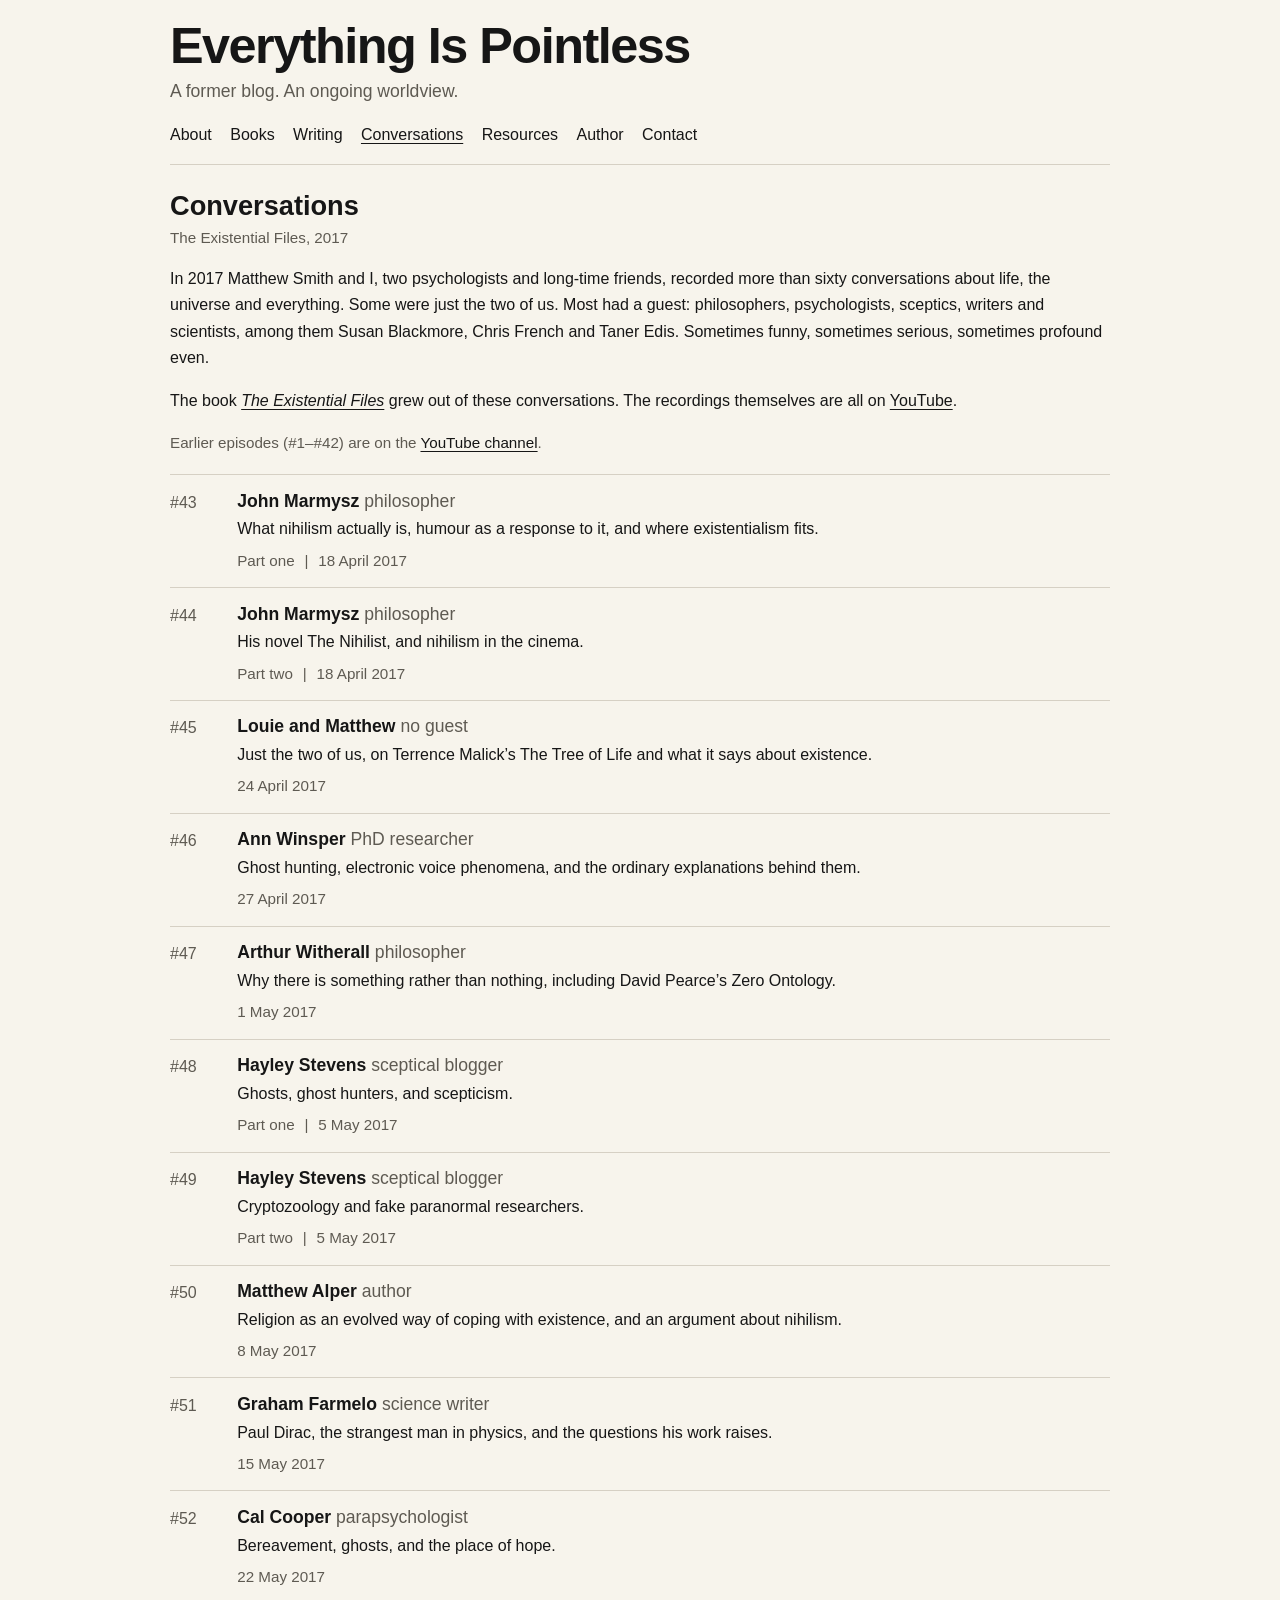
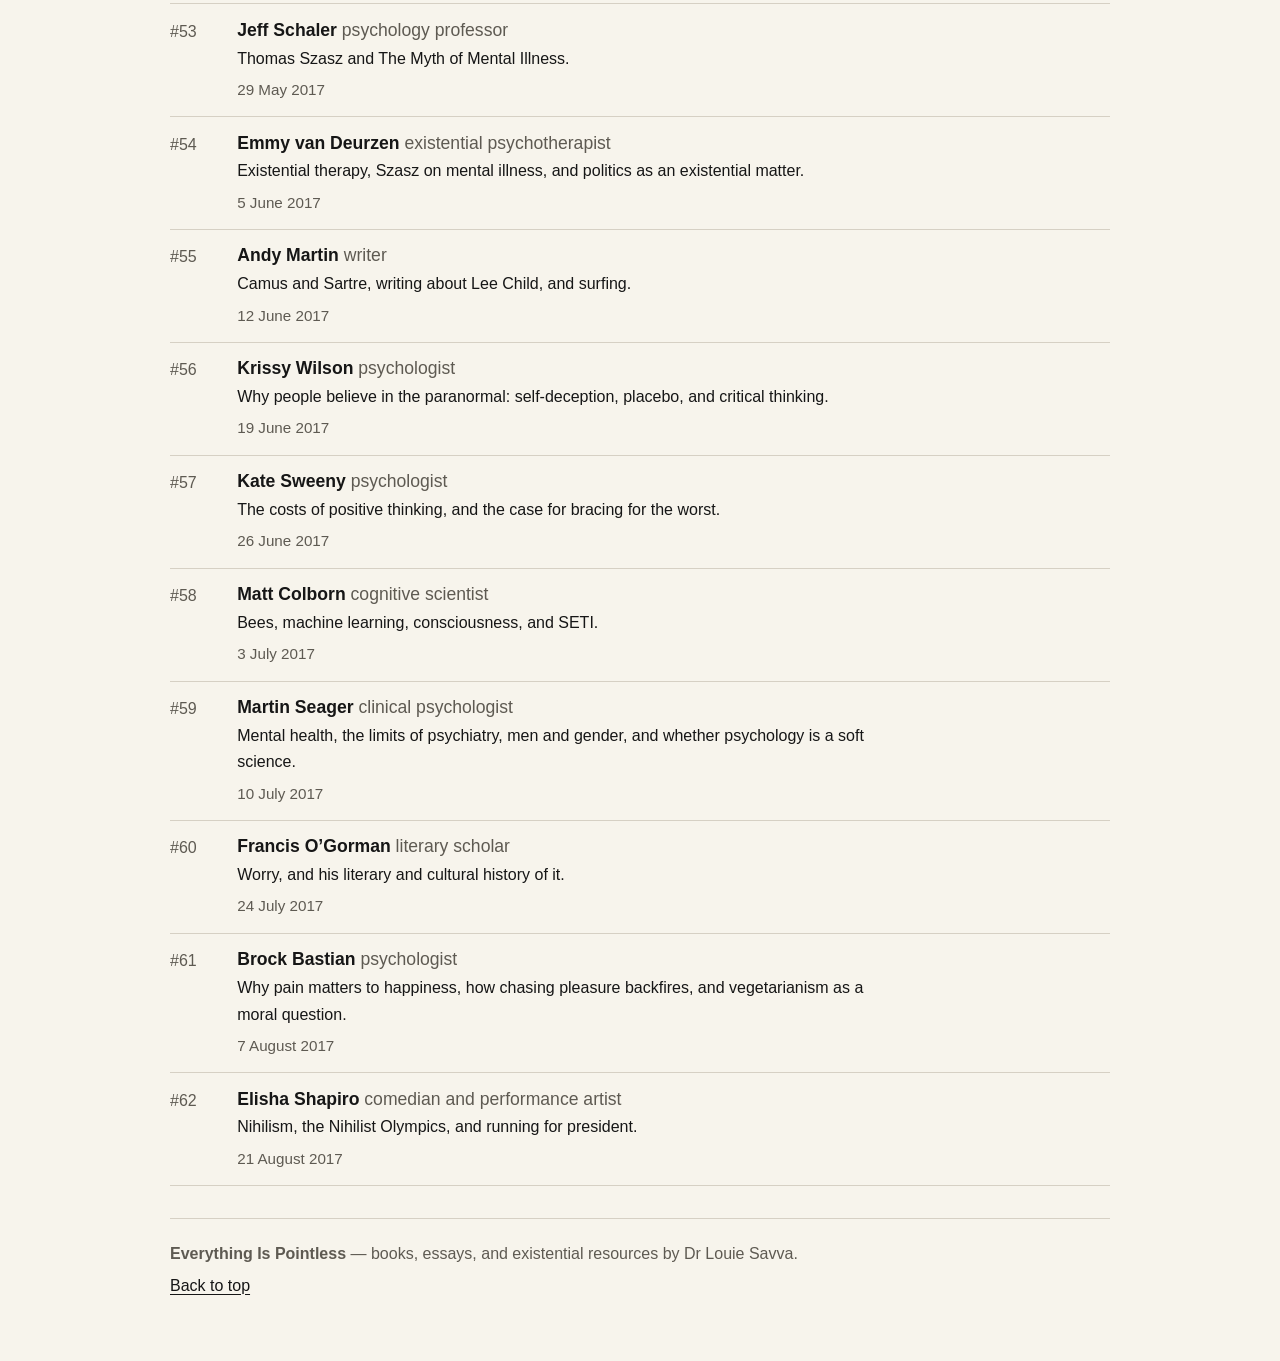
==== conversations.html @ f8ce8afa "Add Conversations page for The Existential Files podcast - conversations.html: episode index in the " ====
<!doctype html>
<html lang="en">
<head>
  <meta charset="utf-8" />
  <meta name="viewport" content="width=device-width, initial-scale=1" />
  <title>Conversations | Everything Is Pointless</title>
  <meta name="description" content="The Existential Files: conversations on life, death, nihilism, the paranormal and the mind, with Dr Louie Savva, Dr Matthew Smith and guests." />
  <link rel="icon" type="image/png" sizes="32x32" href="/favicon.png" />
  <link rel="stylesheet" href="style.css" />
  <meta property="og:type" content="website" />
  <meta property="og:site_name" content="Everything Is Pointless" />
  <meta property="og:title" content="Conversations: The Existential Files" />
  <meta property="og:description" content="Conversations on life, death, nihilism, the paranormal and the mind, with Dr Louie Savva, Dr Matthew Smith and guests." />
  <meta property="og:url" content="https://everythingispointless.com/conversations.html" />
  <meta property="og:image" content="https://everythingispointless.com/assets/og-image.jpg" />
  <meta property="og:image:alt" content="Everything Is Pointless by Dr Louie Savva" />
  <meta name="twitter:card" content="summary_large_image" />
  <meta name="twitter:title" content="Conversations: The Existential Files" />
  <meta name="twitter:description" content="Conversations on life, death, nihilism, the paranormal and the mind, with Dr Louie Savva, Dr Matthew Smith and guests." />
  <meta name="twitter:image" content="https://everythingispointless.com/assets/og-image.jpg" />
</head>
<body>
  <div class="wrap" id="top">
    <header class="site-header">
      <p class="site-title"><a href="index.html">Everything Is Pointless</a></p>
      <p class="subtitle">A former blog. An ongoing worldview.</p>
      <nav aria-label="Primary">
        <a href="index.html#about">About</a>
        <a href="index.html#books">Books</a>
        <a href="index.html#writing">Writing</a>
        <a href="conversations.html" aria-current="page">Conversations</a>
        <a href="index.html#resources">Resources</a>
        <a href="index.html#author">Author</a>
        <a href="index.html#contact">Contact</a>
      </nav>
    </header>

    <main>
      <section id="conversations">
        <h1 class="page-title">Conversations</h1>
        <p class="meta">The Existential Files, 2017</p>
        <p>
          In 2017 Matthew Smith and I, two psychologists and long-time friends, recorded more than sixty
          conversations about life, the universe and everything. Some were just the two of us. Most had a guest:
          philosophers, psychologists, sceptics, writers and scientists, among them Susan Blackmore, Chris French
          and Taner Edis. Sometimes funny, sometimes serious, sometimes profound even.
        </p>
        <p>
          The book <a href="/assets/the_existential_files.pdf"><em>The Existential Files</em></a> grew out of these conversations.
          The recordings themselves are all on <a href="https://www.youtube.com/@LouieSavva">YouTube</a>.
        </p>
        <p class="small-note">Earlier episodes (#1–#42) are on the <a href="https://www.youtube.com/@LouieSavva">YouTube channel</a>.</p>
        <ol class="episode-list">
          <li class="episode" id="ep-43">
            <p class="ep-num">#43</p>
            <div class="ep-body">
              <h2><span class="ep-guest">John Marmysz</span> <span class="ep-role">philosopher</span></h2>
              <p>What nihilism actually is, humour as a response to it, and where existentialism fits.</p>
              <p class="meta">Part one <span class="sep">|</span> <time datetime="2017-04-18">18 April 2017</time></p>
            </div>
          </li>
          <li class="episode" id="ep-44">
            <p class="ep-num">#44</p>
            <div class="ep-body">
              <h2><span class="ep-guest">John Marmysz</span> <span class="ep-role">philosopher</span></h2>
              <p>His novel The Nihilist, and nihilism in the cinema.</p>
              <p class="meta">Part two <span class="sep">|</span> <time datetime="2017-04-18">18 April 2017</time></p>
            </div>
          </li>
          <li class="episode" id="ep-45">
            <p class="ep-num">#45</p>
            <div class="ep-body">
              <h2><span class="ep-guest">Louie and Matthew</span> <span class="ep-role">no guest</span></h2>
              <p>Just the two of us, on Terrence Malick’s The Tree of Life and what it says about existence.</p>
              <p class="meta"><time datetime="2017-04-24">24 April 2017</time></p>
            </div>
          </li>
          <li class="episode" id="ep-46">
            <p class="ep-num">#46</p>
            <div class="ep-body">
              <h2><span class="ep-guest">Ann Winsper</span> <span class="ep-role">PhD researcher</span></h2>
              <p>Ghost hunting, electronic voice phenomena, and the ordinary explanations behind them.</p>
              <p class="meta"><time datetime="2017-04-27">27 April 2017</time></p>
            </div>
          </li>
          <li class="episode" id="ep-47">
            <p class="ep-num">#47</p>
            <div class="ep-body">
              <h2><span class="ep-guest">Arthur Witherall</span> <span class="ep-role">philosopher</span></h2>
              <p>Why there is something rather than nothing, including David Pearce’s Zero Ontology.</p>
              <p class="meta"><time datetime="2017-05-01">1 May 2017</time></p>
            </div>
          </li>
          <li class="episode" id="ep-48">
            <p class="ep-num">#48</p>
            <div class="ep-body">
              <h2><span class="ep-guest">Hayley Stevens</span> <span class="ep-role">sceptical blogger</span></h2>
              <p>Ghosts, ghost hunters, and scepticism.</p>
              <p class="meta">Part one <span class="sep">|</span> <time datetime="2017-05-05">5 May 2017</time></p>
            </div>
          </li>
          <li class="episode" id="ep-49">
            <p class="ep-num">#49</p>
            <div class="ep-body">
              <h2><span class="ep-guest">Hayley Stevens</span> <span class="ep-role">sceptical blogger</span></h2>
              <p>Cryptozoology and fake paranormal researchers.</p>
              <p class="meta">Part two <span class="sep">|</span> <time datetime="2017-05-05">5 May 2017</time></p>
            </div>
          </li>
          <li class="episode" id="ep-50">
            <p class="ep-num">#50</p>
            <div class="ep-body">
              <h2><span class="ep-guest">Matthew Alper</span> <span class="ep-role">author</span></h2>
              <p>Religion as an evolved way of coping with existence, and an argument about nihilism.</p>
              <p class="meta"><time datetime="2017-05-08">8 May 2017</time></p>
            </div>
          </li>
          <li class="episode" id="ep-51">
            <p class="ep-num">#51</p>
            <div class="ep-body">
              <h2><span class="ep-guest">Graham Farmelo</span> <span class="ep-role">science writer</span></h2>
              <p>Paul Dirac, the strangest man in physics, and the questions his work raises.</p>
              <p class="meta"><time datetime="2017-05-15">15 May 2017</time></p>
            </div>
          </li>
          <li class="episode" id="ep-52">
            <p class="ep-num">#52</p>
            <div class="ep-body">
              <h2><span class="ep-guest">Cal Cooper</span> <span class="ep-role">parapsychologist</span></h2>
              <p>Bereavement, ghosts, and the place of hope.</p>
              <p class="meta"><time datetime="2017-05-22">22 May 2017</time></p>
            </div>
          </li>
          <li class="episode" id="ep-53">
            <p class="ep-num">#53</p>
            <div class="ep-body">
              <h2><span class="ep-guest">Jeff Schaler</span> <span class="ep-role">psychology professor</span></h2>
              <p>Thomas Szasz and The Myth of Mental Illness.</p>
              <p class="meta"><time datetime="2017-05-29">29 May 2017</time></p>
            </div>
          </li>
          <li class="episode" id="ep-54">
            <p class="ep-num">#54</p>
            <div class="ep-body">
              <h2><span class="ep-guest">Emmy van Deurzen</span> <span class="ep-role">existential psychotherapist</span></h2>
              <p>Existential therapy, Szasz on mental illness, and politics as an existential matter.</p>
              <p class="meta"><time datetime="2017-06-05">5 June 2017</time></p>
            </div>
          </li>
          <li class="episode" id="ep-55">
            <p class="ep-num">#55</p>
            <div class="ep-body">
              <h2><span class="ep-guest">Andy Martin</span> <span class="ep-role">writer</span></h2>
              <p>Camus and Sartre, writing about Lee Child, and surfing.</p>
              <p class="meta"><time datetime="2017-06-12">12 June 2017</time></p>
            </div>
          </li>
          <li class="episode" id="ep-56">
            <p class="ep-num">#56</p>
            <div class="ep-body">
              <h2><span class="ep-guest">Krissy Wilson</span> <span class="ep-role">psychologist</span></h2>
              <p>Why people believe in the paranormal: self-deception, placebo, and critical thinking.</p>
              <p class="meta"><time datetime="2017-06-19">19 June 2017</time></p>
            </div>
          </li>
          <li class="episode" id="ep-57">
            <p class="ep-num">#57</p>
            <div class="ep-body">
              <h2><span class="ep-guest">Kate Sweeny</span> <span class="ep-role">psychologist</span></h2>
              <p>The costs of positive thinking, and the case for bracing for the worst.</p>
              <p class="meta"><time datetime="2017-06-26">26 June 2017</time></p>
            </div>
          </li>
          <li class="episode" id="ep-58">
            <p class="ep-num">#58</p>
            <div class="ep-body">
              <h2><span class="ep-guest">Matt Colborn</span> <span class="ep-role">cognitive scientist</span></h2>
              <p>Bees, machine learning, consciousness, and SETI.</p>
              <p class="meta"><time datetime="2017-07-03">3 July 2017</time></p>
            </div>
          </li>
          <li class="episode" id="ep-59">
            <p class="ep-num">#59</p>
            <div class="ep-body">
              <h2><span class="ep-guest">Martin Seager</span> <span class="ep-role">clinical psychologist</span></h2>
              <p>Mental health, the limits of psychiatry, men and gender, and whether psychology is a soft science.</p>
              <p class="meta"><time datetime="2017-07-10">10 July 2017</time></p>
            </div>
          </li>
          <li class="episode" id="ep-60">
            <p class="ep-num">#60</p>
            <div class="ep-body">
              <h2><span class="ep-guest">Francis O’Gorman</span> <span class="ep-role">literary scholar</span></h2>
              <p>Worry, and his literary and cultural history of it.</p>
              <p class="meta"><time datetime="2017-07-24">24 July 2017</time></p>
            </div>
          </li>
          <li class="episode" id="ep-61">
            <p class="ep-num">#61</p>
            <div class="ep-body">
              <h2><span class="ep-guest">Brock Bastian</span> <span class="ep-role">psychologist</span></h2>
              <p>Why pain matters to happiness, how chasing pleasure backfires, and vegetarianism as a moral question.</p>
              <p class="meta"><time datetime="2017-08-07">7 August 2017</time></p>
            </div>
          </li>
          <li class="episode" id="ep-62">
            <p class="ep-num">#62</p>
            <div class="ep-body">
              <h2><span class="ep-guest">Elisha Shapiro</span> <span class="ep-role">comedian and performance artist</span></h2>
              <p>Nihilism, the Nihilist Olympics, and running for president.</p>
              <p class="meta"><time datetime="2017-08-21">21 August 2017</time></p>
            </div>
          </li>
        </ol>
      </section>
    </main>

    <footer>
      <p><strong>Everything Is Pointless</strong> — books, essays, and existential resources by Dr Louie Savva.</p>
      <p><a href="#top">Back to top</a></p>
    </footer>
  </div>
</body>
</html>
---- style.css ----
:root {
  --bg: #f7f4ec;
  --ink: #161616;
  --muted: #5e5a52;
  --line: #d6d0c4;
  --line-strong: #b8b1a5;
  --maxw: 940px;
}

* {
  box-sizing: border-box;
}

html {
  scroll-behavior: smooth;
}

body {
  margin: 0;
  background: var(--bg);
  color: var(--ink);
  font-family: Arial, Helvetica, sans-serif;
  line-height: 1.65;
}

img {
  max-width: 100%;
}

a {
  color: var(--ink);
  text-decoration-thickness: 0.08em;
  text-underline-offset: 0.18em;
}

a:hover {
  opacity: 0.85;
}

.wrap {
  width: min(calc(100% - 2rem), var(--maxw));
  margin: 0 auto;
  padding: 1.25rem 0 3.5rem;
}

.site-header {
  padding: 0 0 1rem;
  border-bottom: 1px solid var(--line);
}

.site-title {
  margin: 0;
  font-weight: 700;
  font-size: clamp(2.2rem, 5vw, 3.15rem);
  line-height: 1.02;
  letter-spacing: -0.03em;
}

.subtitle {
  margin: 0.35rem 0 0;
  color: var(--muted);
  font-size: 1.1rem;
}

nav {
  margin-top: 1rem;
  display: flex;
  flex-wrap: wrap;
  gap: 0.55rem 1.15rem;
}

nav a {
  text-decoration: none;
}

nav a:hover,
nav a:focus {
  text-decoration: underline;
}

section {
  padding-top: 1.6rem;
}

section h2 {
  margin: 0 0 0.5rem;
  font-size: 1.7rem;
  line-height: 1.1;
}

section h3 {
  margin: 1.2rem 0 0.35rem;
  font-size: 1.15rem;
  line-height: 1.2;
}

p {
  margin: 0 0 1rem;
}

.quote {
  font-style: italic;
  color: var(--muted);
}

.section-intro {
  color: #2c2a26;
  max-width: 46rem;
}

.book-row {
  display: grid;
  grid-template-columns: 120px 1fr;
  gap: 1rem;
  padding: 1rem 0;
  border-top: 1px solid var(--line);
}

.book-row:last-of-type {
  border-bottom: 1px solid var(--line);
}

.book-thumb {
  position: relative;
  width: 120px;
}

.book-thumb img {
  display: block;
  width: 100%;
  height: auto;
  border: 1px solid var(--line);
}

.book-thumb-fallback {
  display: none;
  min-height: 170px;
  border: 1px solid var(--line);
  padding: 0.8rem;
  background: #ece6d7;
  flex-direction: column;
  justify-content: space-between;
}

.book-thumb-fallback small {
  font-size: 0.68rem;
  text-transform: uppercase;
  letter-spacing: 0.06em;
  color: #534d42;
}

.book-thumb-fallback strong {
  display: block;
  font-size: 1.15rem;
  line-height: 1.05;
  padding-right: 0.25rem;
}

.book-text h3 {
  margin-top: 0;
}

.meta,
.small-note {
  color: var(--muted);
  font-size: 0.95rem;
}

.links {
  margin-bottom: 0;
}

.sep {
  color: var(--muted);
  margin: 0 0.35rem;
}

.writing-list {
  margin: 0 0 1rem;
  padding-left: 1.1rem;
}

.writing-list li {
  margin: 0.6rem 0;
}

.essay {
  border-top: 1px solid var(--line);
  padding-top: 0.8rem;
  margin-top: 0.8rem;
}

.essay:last-of-type {
  border-bottom: 1px solid var(--line);
  padding-bottom: 0.8rem;
}

.essay summary {
  cursor: pointer;
  font-weight: 700;
  font-size: 1rem;
  margin-bottom: 0.25rem;
}

.essay-body {
  padding-top: 0.4rem;
}

.essay-body p {
  max-width: 72ch;
}

.resource-columns {
  display: grid;
  grid-template-columns: 1fr 1fr;
  gap: 2rem;
}

.resource-columns h3:first-child {
  margin-top: 0;
}

.resource-columns ul {
  margin: 0.45rem 0 1rem;
  padding-left: 1.1rem;
}

.resource-columns li {
  margin: 0.3rem 0;
}

.end-grid {
  display: grid;
  grid-template-columns: 1fr 1fr;
  gap: 2rem;
}

/* Conversations */

.site-title a {
  text-decoration: none;
}

.page-title {
  margin: 0 0 0.25rem;
  font-size: 1.7rem;
  line-height: 1.1;
}

nav a[aria-current="page"] {
  text-decoration: underline;
}

.episode-list {
  list-style: none;
  margin: 1.2rem 0 0;
  padding: 0;
  border-bottom: 1px solid var(--line);
}

.episode {
  display: grid;
  grid-template-columns: 3.2rem 1fr;
  gap: 1rem;
  padding: 0.9rem 0;
  border-top: 1px solid var(--line);
}

.ep-num {
  margin: 0;
  color: var(--muted);
  font-variant-numeric: tabular-nums;
}

.episode h2 {
  margin: 0 0 0.25rem;
  font-size: 1.1rem;
  line-height: 1.3;
}

.ep-role {
  font-weight: normal;
  color: var(--muted);
}

.ep-body p {
  max-width: 72ch;
  margin-bottom: 0.3rem;
}

.ep-body .meta {
  margin-bottom: 0;
}

.episode:target {
  background: #ece6d7;
}

footer {
  margin-top: 2rem;
  padding-top: 1rem;
  border-top: 1px solid var(--line);
  color: var(--muted);
}

footer p {
  margin: 0.35rem 0;
}

@media (max-width: 760px) {
  .wrap {
    width: min(calc(100% - 1rem), var(--maxw));
  }

  .book-row,
  .resource-columns,
  .end-grid {
    grid-template-columns: 1fr;
  }

  .book-thumb {
    width: 110px;
  }
}
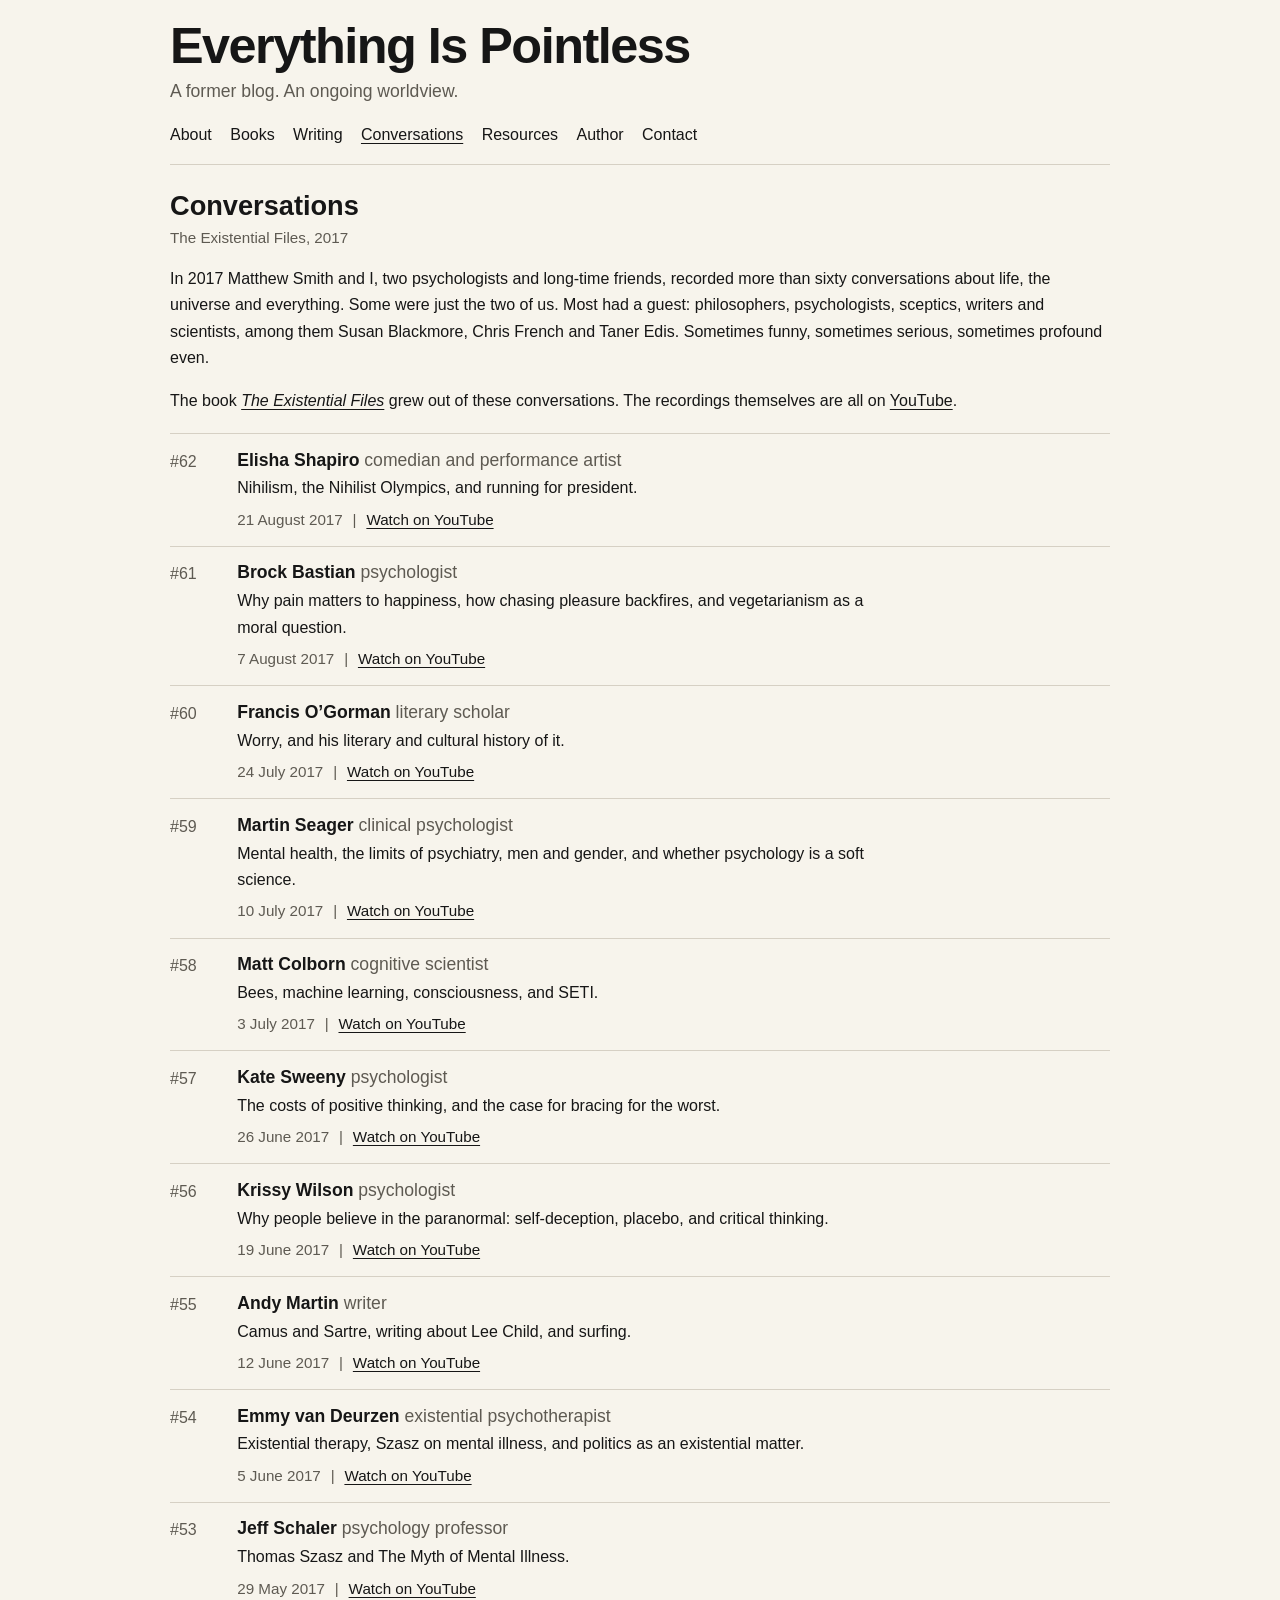
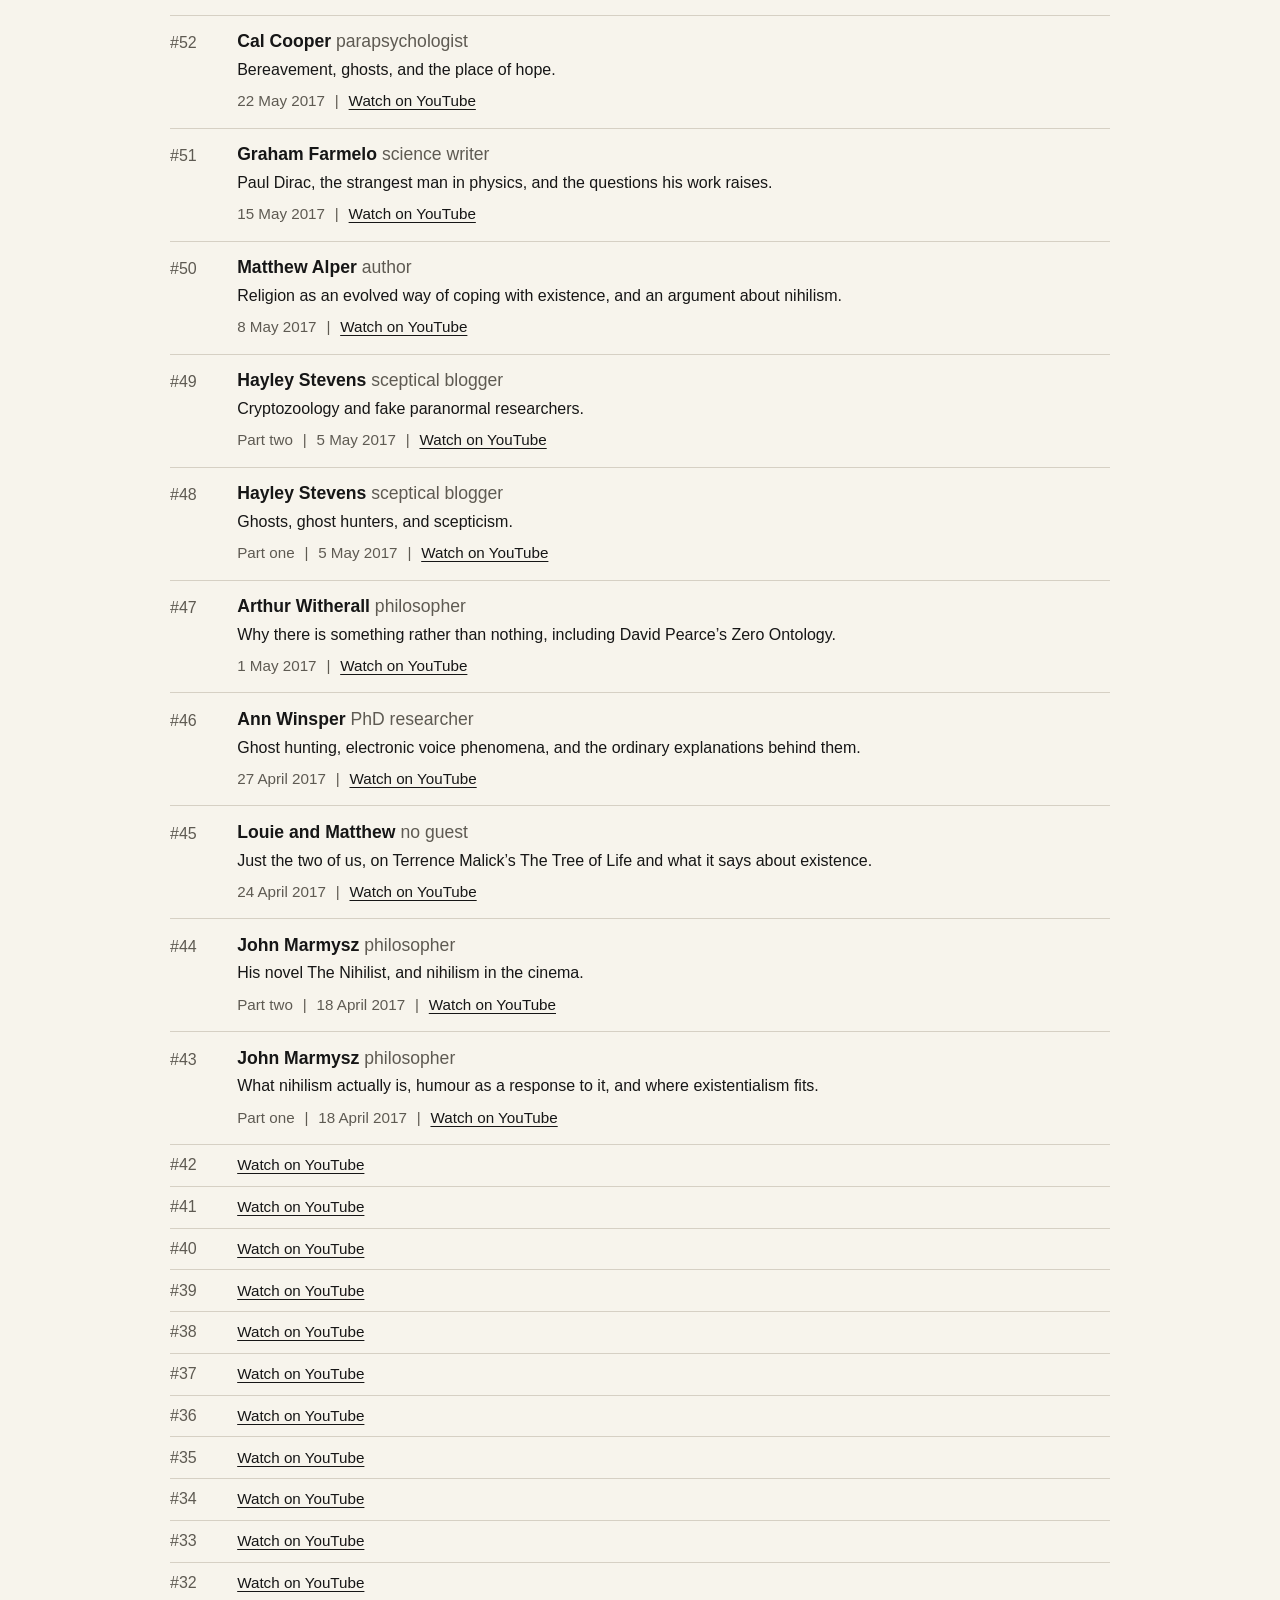
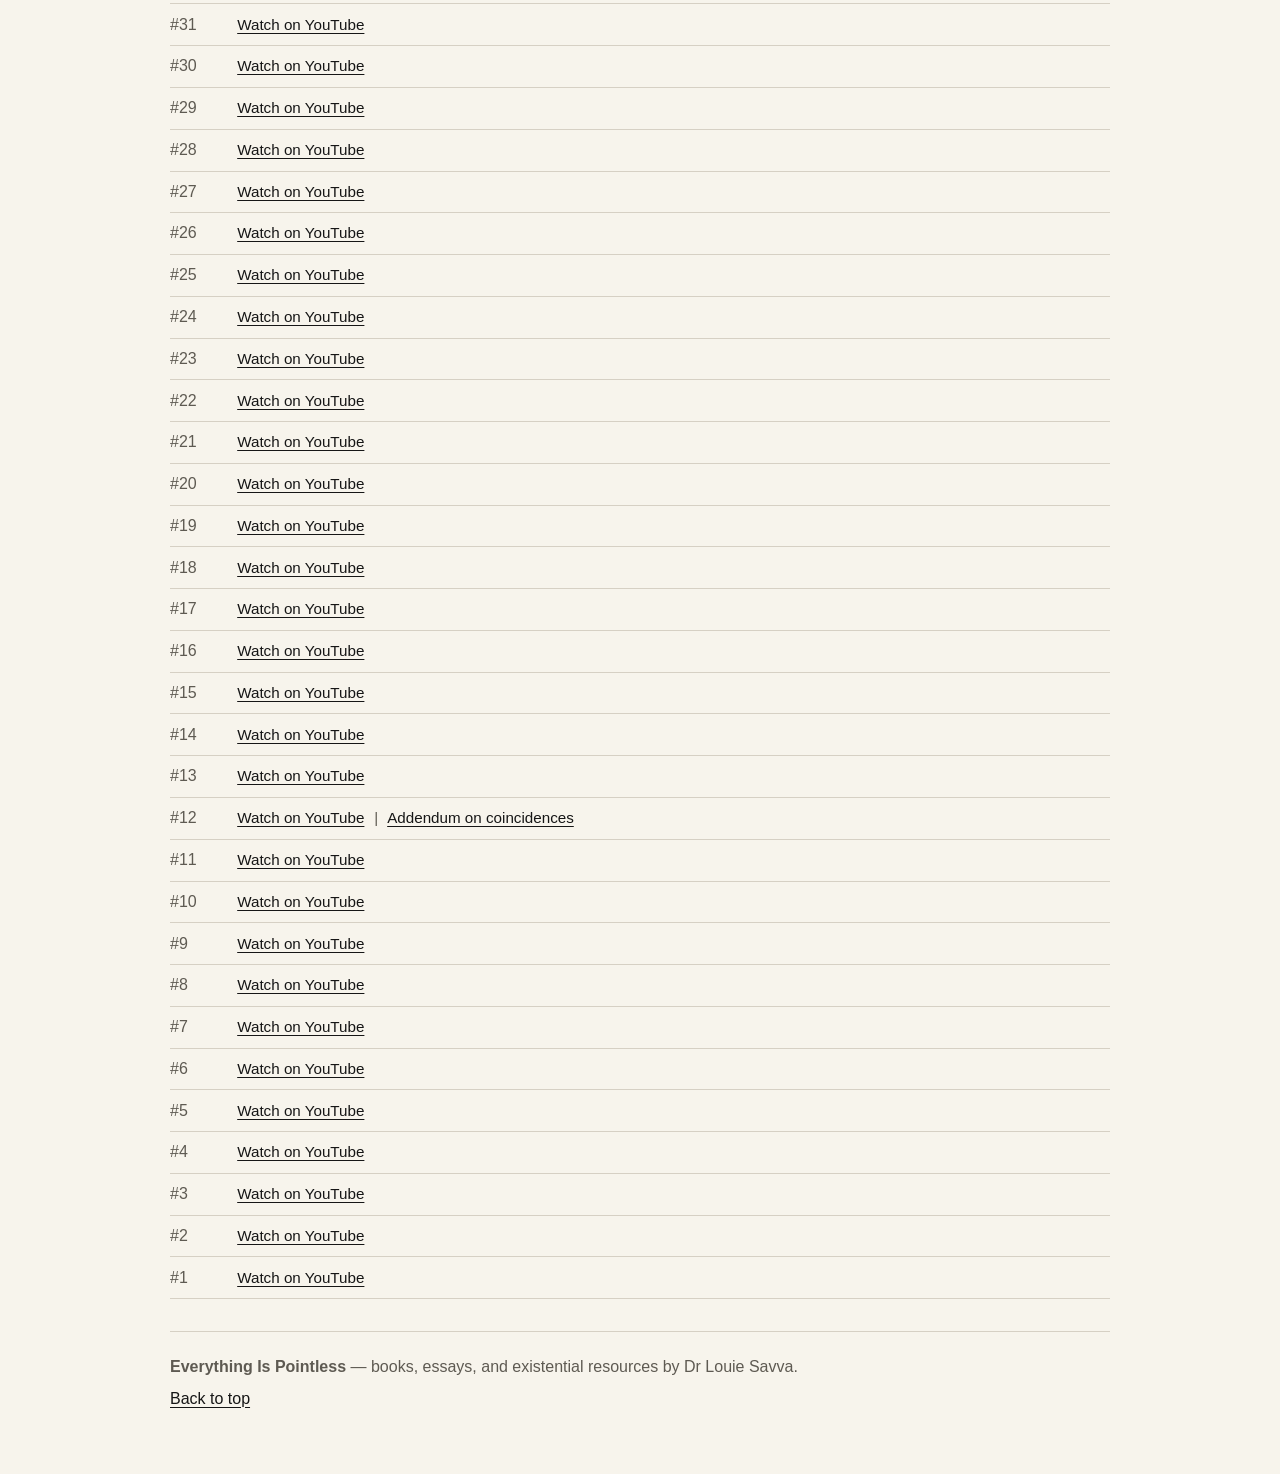
==== commit a45e71de: "Link every episode to its YouTube video - Import the channel's video list: all 62 episodes now link " ====
--- a/conversations.html
+++ b/conversations.html
@@ -49,166 +49,417 @@
           The book <a href="/assets/the_existential_files.pdf"><em>The Existential Files</em></a> grew out of these conversations.
           The recordings themselves are all on <a href="https://www.youtube.com/@LouieSavva">YouTube</a>.
         </p>
-        <p class="small-note">Earlier episodes (#1–#42) are on the <a href="https://www.youtube.com/@LouieSavva">YouTube channel</a>.</p>
         <ol class="episode-list">
+          <li class="episode" id="ep-62">
+            <p class="ep-num">#62</p>
+            <div class="ep-body">
+              <h2><span class="ep-guest">Elisha Shapiro</span> <span class="ep-role">comedian and performance artist</span></h2>
+              <p>Nihilism, the Nihilist Olympics, and running for president.</p>
+              <p class="meta"><time datetime="2017-08-21">21 August 2017</time> <span class="sep">|</span> <a href="https://www.youtube.com/watch?v=jrMp6IAtIhM">Watch on YouTube</a></p>
+            </div>
+          </li>
+          <li class="episode" id="ep-61">
+            <p class="ep-num">#61</p>
+            <div class="ep-body">
+              <h2><span class="ep-guest">Brock Bastian</span> <span class="ep-role">psychologist</span></h2>
+              <p>Why pain matters to happiness, how chasing pleasure backfires, and vegetarianism as a moral question.</p>
+              <p class="meta"><time datetime="2017-08-07">7 August 2017</time> <span class="sep">|</span> <a href="https://www.youtube.com/watch?v=9roCzd1mM-4">Watch on YouTube</a></p>
+            </div>
+          </li>
+          <li class="episode" id="ep-60">
+            <p class="ep-num">#60</p>
+            <div class="ep-body">
+              <h2><span class="ep-guest">Francis O’Gorman</span> <span class="ep-role">literary scholar</span></h2>
+              <p>Worry, and his literary and cultural history of it.</p>
+              <p class="meta"><time datetime="2017-07-24">24 July 2017</time> <span class="sep">|</span> <a href="https://www.youtube.com/watch?v=NsXYTXZS484">Watch on YouTube</a></p>
+            </div>
+          </li>
+          <li class="episode" id="ep-59">
+            <p class="ep-num">#59</p>
+            <div class="ep-body">
+              <h2><span class="ep-guest">Martin Seager</span> <span class="ep-role">clinical psychologist</span></h2>
+              <p>Mental health, the limits of psychiatry, men and gender, and whether psychology is a soft science.</p>
+              <p class="meta"><time datetime="2017-07-10">10 July 2017</time> <span class="sep">|</span> <a href="https://www.youtube.com/watch?v=BVmwr3U_Uew">Watch on YouTube</a></p>
+            </div>
+          </li>
+          <li class="episode" id="ep-58">
+            <p class="ep-num">#58</p>
+            <div class="ep-body">
+              <h2><span class="ep-guest">Matt Colborn</span> <span class="ep-role">cognitive scientist</span></h2>
+              <p>Bees, machine learning, consciousness, and SETI.</p>
+              <p class="meta"><time datetime="2017-07-03">3 July 2017</time> <span class="sep">|</span> <a href="https://www.youtube.com/watch?v=42s65yfR2_8">Watch on YouTube</a></p>
+            </div>
+          </li>
+          <li class="episode" id="ep-57">
+            <p class="ep-num">#57</p>
+            <div class="ep-body">
+              <h2><span class="ep-guest">Kate Sweeny</span> <span class="ep-role">psychologist</span></h2>
+              <p>The costs of positive thinking, and the case for bracing for the worst.</p>
+              <p class="meta"><time datetime="2017-06-26">26 June 2017</time> <span class="sep">|</span> <a href="https://www.youtube.com/watch?v=6qfM-h--jms">Watch on YouTube</a></p>
+            </div>
+          </li>
+          <li class="episode" id="ep-56">
+            <p class="ep-num">#56</p>
+            <div class="ep-body">
+              <h2><span class="ep-guest">Krissy Wilson</span> <span class="ep-role">psychologist</span></h2>
+              <p>Why people believe in the paranormal: self-deception, placebo, and critical thinking.</p>
+              <p class="meta"><time datetime="2017-06-19">19 June 2017</time> <span class="sep">|</span> <a href="https://www.youtube.com/watch?v=OlrkquUZTdY">Watch on YouTube</a></p>
+            </div>
+          </li>
+          <li class="episode" id="ep-55">
+            <p class="ep-num">#55</p>
+            <div class="ep-body">
+              <h2><span class="ep-guest">Andy Martin</span> <span class="ep-role">writer</span></h2>
+              <p>Camus and Sartre, writing about Lee Child, and surfing.</p>
+              <p class="meta"><time datetime="2017-06-12">12 June 2017</time> <span class="sep">|</span> <a href="https://www.youtube.com/watch?v=NE4B5w543W4">Watch on YouTube</a></p>
+            </div>
+          </li>
+          <li class="episode" id="ep-54">
+            <p class="ep-num">#54</p>
+            <div class="ep-body">
+              <h2><span class="ep-guest">Emmy van Deurzen</span> <span class="ep-role">existential psychotherapist</span></h2>
+              <p>Existential therapy, Szasz on mental illness, and politics as an existential matter.</p>
+              <p class="meta"><time datetime="2017-06-05">5 June 2017</time> <span class="sep">|</span> <a href="https://www.youtube.com/watch?v=BJVnzmnSDTM">Watch on YouTube</a></p>
+            </div>
+          </li>
+          <li class="episode" id="ep-53">
+            <p class="ep-num">#53</p>
+            <div class="ep-body">
+              <h2><span class="ep-guest">Jeff Schaler</span> <span class="ep-role">psychology professor</span></h2>
+              <p>Thomas Szasz and The Myth of Mental Illness.</p>
+              <p class="meta"><time datetime="2017-05-29">29 May 2017</time> <span class="sep">|</span> <a href="https://www.youtube.com/watch?v=KZ1bNDPzy3k">Watch on YouTube</a></p>
+            </div>
+          </li>
+          <li class="episode" id="ep-52">
+            <p class="ep-num">#52</p>
+            <div class="ep-body">
+              <h2><span class="ep-guest">Cal Cooper</span> <span class="ep-role">parapsychologist</span></h2>
+              <p>Bereavement, ghosts, and the place of hope.</p>
+              <p class="meta"><time datetime="2017-05-22">22 May 2017</time> <span class="sep">|</span> <a href="https://www.youtube.com/watch?v=fwP7kb6sGuI">Watch on YouTube</a></p>
+            </div>
+          </li>
+          <li class="episode" id="ep-51">
+            <p class="ep-num">#51</p>
+            <div class="ep-body">
+              <h2><span class="ep-guest">Graham Farmelo</span> <span class="ep-role">science writer</span></h2>
+              <p>Paul Dirac, the strangest man in physics, and the questions his work raises.</p>
+              <p class="meta"><time datetime="2017-05-15">15 May 2017</time> <span class="sep">|</span> <a href="https://www.youtube.com/watch?v=LnXNUB7w55I">Watch on YouTube</a></p>
+            </div>
+          </li>
+          <li class="episode" id="ep-50">
+            <p class="ep-num">#50</p>
+            <div class="ep-body">
+              <h2><span class="ep-guest">Matthew Alper</span> <span class="ep-role">author</span></h2>
+              <p>Religion as an evolved way of coping with existence, and an argument about nihilism.</p>
+              <p class="meta"><time datetime="2017-05-08">8 May 2017</time> <span class="sep">|</span> <a href="https://www.youtube.com/watch?v=J3igKO7aWv0">Watch on YouTube</a></p>
+            </div>
+          </li>
+          <li class="episode" id="ep-49">
+            <p class="ep-num">#49</p>
+            <div class="ep-body">
+              <h2><span class="ep-guest">Hayley Stevens</span> <span class="ep-role">sceptical blogger</span></h2>
+              <p>Cryptozoology and fake paranormal researchers.</p>
+              <p class="meta">Part two <span class="sep">|</span> <time datetime="2017-05-05">5 May 2017</time> <span class="sep">|</span> <a href="https://www.youtube.com/watch?v=obpWGyumu9Q">Watch on YouTube</a></p>
+            </div>
+          </li>
+          <li class="episode" id="ep-48">
+            <p class="ep-num">#48</p>
+            <div class="ep-body">
+              <h2><span class="ep-guest">Hayley Stevens</span> <span class="ep-role">sceptical blogger</span></h2>
+              <p>Ghosts, ghost hunters, and scepticism.</p>
+              <p class="meta">Part one <span class="sep">|</span> <time datetime="2017-05-05">5 May 2017</time> <span class="sep">|</span> <a href="https://www.youtube.com/watch?v=ip1mKORj-OE">Watch on YouTube</a></p>
+            </div>
+          </li>
+          <li class="episode" id="ep-47">
+            <p class="ep-num">#47</p>
+            <div class="ep-body">
+              <h2><span class="ep-guest">Arthur Witherall</span> <span class="ep-role">philosopher</span></h2>
+              <p>Why there is something rather than nothing, including David Pearce’s Zero Ontology.</p>
+              <p class="meta"><time datetime="2017-05-01">1 May 2017</time> <span class="sep">|</span> <a href="https://www.youtube.com/watch?v=zxVPxKUfSzU">Watch on YouTube</a></p>
+            </div>
+          </li>
+          <li class="episode" id="ep-46">
+            <p class="ep-num">#46</p>
+            <div class="ep-body">
+              <h2><span class="ep-guest">Ann Winsper</span> <span class="ep-role">PhD researcher</span></h2>
+              <p>Ghost hunting, electronic voice phenomena, and the ordinary explanations behind them.</p>
+              <p class="meta"><time datetime="2017-04-27">27 April 2017</time> <span class="sep">|</span> <a href="https://www.youtube.com/watch?v=ZOBKTsuPW28">Watch on YouTube</a></p>
+            </div>
+          </li>
+          <li class="episode" id="ep-45">
+            <p class="ep-num">#45</p>
+            <div class="ep-body">
+              <h2><span class="ep-guest">Louie and Matthew</span> <span class="ep-role">no guest</span></h2>
+              <p>Just the two of us, on Terrence Malick’s The Tree of Life and what it says about existence.</p>
+              <p class="meta"><time datetime="2017-04-24">24 April 2017</time> <span class="sep">|</span> <a href="https://www.youtube.com/watch?v=U3C9x1A3PMU">Watch on YouTube</a></p>
+            </div>
+          </li>
+          <li class="episode" id="ep-44">
+            <p class="ep-num">#44</p>
+            <div class="ep-body">
+              <h2><span class="ep-guest">John Marmysz</span> <span class="ep-role">philosopher</span></h2>
+              <p>His novel The Nihilist, and nihilism in the cinema.</p>
+              <p class="meta">Part two <span class="sep">|</span> <time datetime="2017-04-18">18 April 2017</time> <span class="sep">|</span> <a href="https://www.youtube.com/watch?v=WBCFNZrn7yc">Watch on YouTube</a></p>
+            </div>
+          </li>
           <li class="episode" id="ep-43">
             <p class="ep-num">#43</p>
             <div class="ep-body">
               <h2><span class="ep-guest">John Marmysz</span> <span class="ep-role">philosopher</span></h2>
               <p>What nihilism actually is, humour as a response to it, and where existentialism fits.</p>
-              <p class="meta">Part one <span class="sep">|</span> <time datetime="2017-04-18">18 April 2017</time></p>
-            </div>
-          </li>
-          <li class="episode" id="ep-44">
-            <p class="ep-num">#44</p>
-            <div class="ep-body">
-              <h2><span class="ep-guest">John Marmysz</span> <span class="ep-role">philosopher</span></h2>
-              <p>His novel The Nihilist, and nihilism in the cinema.</p>
-              <p class="meta">Part two <span class="sep">|</span> <time datetime="2017-04-18">18 April 2017</time></p>
-            </div>
-          </li>
-          <li class="episode" id="ep-45">
-            <p class="ep-num">#45</p>
-            <div class="ep-body">
-              <h2><span class="ep-guest">Louie and Matthew</span> <span class="ep-role">no guest</span></h2>
-              <p>Just the two of us, on Terrence Malick’s The Tree of Life and what it says about existence.</p>
-              <p class="meta"><time datetime="2017-04-24">24 April 2017</time></p>
-            </div>
-          </li>
-          <li class="episode" id="ep-46">
-            <p class="ep-num">#46</p>
-            <div class="ep-body">
-              <h2><span class="ep-guest">Ann Winsper</span> <span class="ep-role">PhD researcher</span></h2>
-              <p>Ghost hunting, electronic voice phenomena, and the ordinary explanations behind them.</p>
-              <p class="meta"><time datetime="2017-04-27">27 April 2017</time></p>
-            </div>
-          </li>
-          <li class="episode" id="ep-47">
-            <p class="ep-num">#47</p>
-            <div class="ep-body">
-              <h2><span class="ep-guest">Arthur Witherall</span> <span class="ep-role">philosopher</span></h2>
-              <p>Why there is something rather than nothing, including David Pearce’s Zero Ontology.</p>
-              <p class="meta"><time datetime="2017-05-01">1 May 2017</time></p>
-            </div>
-          </li>
-          <li class="episode" id="ep-48">
-            <p class="ep-num">#48</p>
-            <div class="ep-body">
-              <h2><span class="ep-guest">Hayley Stevens</span> <span class="ep-role">sceptical blogger</span></h2>
-              <p>Ghosts, ghost hunters, and scepticism.</p>
-              <p class="meta">Part one <span class="sep">|</span> <time datetime="2017-05-05">5 May 2017</time></p>
-            </div>
-          </li>
-          <li class="episode" id="ep-49">
-            <p class="ep-num">#49</p>
-            <div class="ep-body">
-              <h2><span class="ep-guest">Hayley Stevens</span> <span class="ep-role">sceptical blogger</span></h2>
-              <p>Cryptozoology and fake paranormal researchers.</p>
-              <p class="meta">Part two <span class="sep">|</span> <time datetime="2017-05-05">5 May 2017</time></p>
-            </div>
-          </li>
-          <li class="episode" id="ep-50">
-            <p class="ep-num">#50</p>
-            <div class="ep-body">
-              <h2><span class="ep-guest">Matthew Alper</span> <span class="ep-role">author</span></h2>
-              <p>Religion as an evolved way of coping with existence, and an argument about nihilism.</p>
-              <p class="meta"><time datetime="2017-05-08">8 May 2017</time></p>
-            </div>
-          </li>
-          <li class="episode" id="ep-51">
-            <p class="ep-num">#51</p>
-            <div class="ep-body">
-              <h2><span class="ep-guest">Graham Farmelo</span> <span class="ep-role">science writer</span></h2>
-              <p>Paul Dirac, the strangest man in physics, and the questions his work raises.</p>
-              <p class="meta"><time datetime="2017-05-15">15 May 2017</time></p>
-            </div>
-          </li>
-          <li class="episode" id="ep-52">
-            <p class="ep-num">#52</p>
-            <div class="ep-body">
-              <h2><span class="ep-guest">Cal Cooper</span> <span class="ep-role">parapsychologist</span></h2>
-              <p>Bereavement, ghosts, and the place of hope.</p>
-              <p class="meta"><time datetime="2017-05-22">22 May 2017</time></p>
-            </div>
-          </li>
-          <li class="episode" id="ep-53">
-            <p class="ep-num">#53</p>
-            <div class="ep-body">
-              <h2><span class="ep-guest">Jeff Schaler</span> <span class="ep-role">psychology professor</span></h2>
-              <p>Thomas Szasz and The Myth of Mental Illness.</p>
-              <p class="meta"><time datetime="2017-05-29">29 May 2017</time></p>
-            </div>
-          </li>
-          <li class="episode" id="ep-54">
-            <p class="ep-num">#54</p>
-            <div class="ep-body">
-              <h2><span class="ep-guest">Emmy van Deurzen</span> <span class="ep-role">existential psychotherapist</span></h2>
-              <p>Existential therapy, Szasz on mental illness, and politics as an existential matter.</p>
-              <p class="meta"><time datetime="2017-06-05">5 June 2017</time></p>
-            </div>
-          </li>
-          <li class="episode" id="ep-55">
-            <p class="ep-num">#55</p>
-            <div class="ep-body">
-              <h2><span class="ep-guest">Andy Martin</span> <span class="ep-role">writer</span></h2>
-              <p>Camus and Sartre, writing about Lee Child, and surfing.</p>
-              <p class="meta"><time datetime="2017-06-12">12 June 2017</time></p>
-            </div>
-          </li>
-          <li class="episode" id="ep-56">
-            <p class="ep-num">#56</p>
-            <div class="ep-body">
-              <h2><span class="ep-guest">Krissy Wilson</span> <span class="ep-role">psychologist</span></h2>
-              <p>Why people believe in the paranormal: self-deception, placebo, and critical thinking.</p>
-              <p class="meta"><time datetime="2017-06-19">19 June 2017</time></p>
-            </div>
-          </li>
-          <li class="episode" id="ep-57">
-            <p class="ep-num">#57</p>
-            <div class="ep-body">
-              <h2><span class="ep-guest">Kate Sweeny</span> <span class="ep-role">psychologist</span></h2>
-              <p>The costs of positive thinking, and the case for bracing for the worst.</p>
-              <p class="meta"><time datetime="2017-06-26">26 June 2017</time></p>
-            </div>
-          </li>
-          <li class="episode" id="ep-58">
-            <p class="ep-num">#58</p>
-            <div class="ep-body">
-              <h2><span class="ep-guest">Matt Colborn</span> <span class="ep-role">cognitive scientist</span></h2>
-              <p>Bees, machine learning, consciousness, and SETI.</p>
-              <p class="meta"><time datetime="2017-07-03">3 July 2017</time></p>
-            </div>
-          </li>
-          <li class="episode" id="ep-59">
-            <p class="ep-num">#59</p>
-            <div class="ep-body">
-              <h2><span class="ep-guest">Martin Seager</span> <span class="ep-role">clinical psychologist</span></h2>
-              <p>Mental health, the limits of psychiatry, men and gender, and whether psychology is a soft science.</p>
-              <p class="meta"><time datetime="2017-07-10">10 July 2017</time></p>
-            </div>
-          </li>
-          <li class="episode" id="ep-60">
-            <p class="ep-num">#60</p>
-            <div class="ep-body">
-              <h2><span class="ep-guest">Francis O’Gorman</span> <span class="ep-role">literary scholar</span></h2>
-              <p>Worry, and his literary and cultural history of it.</p>
-              <p class="meta"><time datetime="2017-07-24">24 July 2017</time></p>
-            </div>
-          </li>
-          <li class="episode" id="ep-61">
-            <p class="ep-num">#61</p>
-            <div class="ep-body">
-              <h2><span class="ep-guest">Brock Bastian</span> <span class="ep-role">psychologist</span></h2>
-              <p>Why pain matters to happiness, how chasing pleasure backfires, and vegetarianism as a moral question.</p>
-              <p class="meta"><time datetime="2017-08-07">7 August 2017</time></p>
-            </div>
-          </li>
-          <li class="episode" id="ep-62">
-            <p class="ep-num">#62</p>
-            <div class="ep-body">
-              <h2><span class="ep-guest">Elisha Shapiro</span> <span class="ep-role">comedian and performance artist</span></h2>
-              <p>Nihilism, the Nihilist Olympics, and running for president.</p>
-              <p class="meta"><time datetime="2017-08-21">21 August 2017</time></p>
+              <p class="meta">Part one <span class="sep">|</span> <time datetime="2017-04-18">18 April 2017</time> <span class="sep">|</span> <a href="https://www.youtube.com/watch?v=HnVS6QceQms">Watch on YouTube</a></p>
+            </div>
+          </li>
+          <li class="episode stub" id="ep-42">
+            <p class="ep-num">#42</p>
+            <div class="ep-body">
+              <p class="meta"><a href="https://www.youtube.com/watch?v=CsSQ7egu_dM">Watch on YouTube</a></p>
+            </div>
+          </li>
+          <li class="episode stub" id="ep-41">
+            <p class="ep-num">#41</p>
+            <div class="ep-body">
+              <p class="meta"><a href="https://www.youtube.com/watch?v=y0ZVcoUwU_U">Watch on YouTube</a></p>
+            </div>
+          </li>
+          <li class="episode stub" id="ep-40">
+            <p class="ep-num">#40</p>
+            <div class="ep-body">
+              <p class="meta"><a href="https://www.youtube.com/watch?v=Bacu09iKlhc">Watch on YouTube</a></p>
+            </div>
+          </li>
+          <li class="episode stub" id="ep-39">
+            <p class="ep-num">#39</p>
+            <div class="ep-body">
+              <p class="meta"><a href="https://www.youtube.com/watch?v=XNml1iID4Fw">Watch on YouTube</a></p>
+            </div>
+          </li>
+          <li class="episode stub" id="ep-38">
+            <p class="ep-num">#38</p>
+            <div class="ep-body">
+              <p class="meta"><a href="https://www.youtube.com/watch?v=MygMKZU7nkI">Watch on YouTube</a></p>
+            </div>
+          </li>
+          <li class="episode stub" id="ep-37">
+            <p class="ep-num">#37</p>
+            <div class="ep-body">
+              <p class="meta"><a href="https://www.youtube.com/watch?v=ko0ZJ2x-Dw8">Watch on YouTube</a></p>
+            </div>
+          </li>
+          <li class="episode stub" id="ep-36">
+            <p class="ep-num">#36</p>
+            <div class="ep-body">
+              <p class="meta"><a href="https://www.youtube.com/watch?v=c6lnH1sStbk">Watch on YouTube</a></p>
+            </div>
+          </li>
+          <li class="episode stub" id="ep-35">
+            <p class="ep-num">#35</p>
+            <div class="ep-body">
+              <p class="meta"><a href="https://www.youtube.com/watch?v=5ZiF2S31DrE">Watch on YouTube</a></p>
+            </div>
+          </li>
+          <li class="episode stub" id="ep-34">
+            <p class="ep-num">#34</p>
+            <div class="ep-body">
+              <p class="meta"><a href="https://www.youtube.com/watch?v=QuB0-Cvergg">Watch on YouTube</a></p>
+            </div>
+          </li>
+          <li class="episode stub" id="ep-33">
+            <p class="ep-num">#33</p>
+            <div class="ep-body">
+              <p class="meta"><a href="https://www.youtube.com/watch?v=gQ-JLxlTGsA">Watch on YouTube</a></p>
+            </div>
+          </li>
+          <li class="episode stub" id="ep-32">
+            <p class="ep-num">#32</p>
+            <div class="ep-body">
+              <p class="meta"><a href="https://www.youtube.com/watch?v=5dHnIAFjcJk">Watch on YouTube</a></p>
+            </div>
+          </li>
+          <li class="episode stub" id="ep-31">
+            <p class="ep-num">#31</p>
+            <div class="ep-body">
+              <p class="meta"><a href="https://www.youtube.com/watch?v=734KlB55U2I">Watch on YouTube</a></p>
+            </div>
+          </li>
+          <li class="episode stub" id="ep-30">
+            <p class="ep-num">#30</p>
+            <div class="ep-body">
+              <p class="meta"><a href="https://www.youtube.com/watch?v=lXnAdA9YSQU">Watch on YouTube</a></p>
+            </div>
+          </li>
+          <li class="episode stub" id="ep-29">
+            <p class="ep-num">#29</p>
+            <div class="ep-body">
+              <p class="meta"><a href="https://www.youtube.com/watch?v=Bq6in1vE-ok">Watch on YouTube</a></p>
+            </div>
+          </li>
+          <li class="episode stub" id="ep-28">
+            <p class="ep-num">#28</p>
+            <div class="ep-body">
+              <p class="meta"><a href="https://www.youtube.com/watch?v=QzxqU4Na2Yo">Watch on YouTube</a></p>
+            </div>
+          </li>
+          <li class="episode stub" id="ep-27">
+            <p class="ep-num">#27</p>
+            <div class="ep-body">
+              <p class="meta"><a href="https://www.youtube.com/watch?v=XM3Ixon34V8">Watch on YouTube</a></p>
+            </div>
+          </li>
+          <li class="episode stub" id="ep-26">
+            <p class="ep-num">#26</p>
+            <div class="ep-body">
+              <p class="meta"><a href="https://www.youtube.com/watch?v=7CZV1-dF0rE">Watch on YouTube</a></p>
+            </div>
+          </li>
+          <li class="episode stub" id="ep-25">
+            <p class="ep-num">#25</p>
+            <div class="ep-body">
+              <p class="meta"><a href="https://www.youtube.com/watch?v=Dq-I5UgeFGs">Watch on YouTube</a></p>
+            </div>
+          </li>
+          <li class="episode stub" id="ep-24">
+            <p class="ep-num">#24</p>
+            <div class="ep-body">
+              <p class="meta"><a href="https://www.youtube.com/watch?v=A0CiN4UYfis">Watch on YouTube</a></p>
+            </div>
+          </li>
+          <li class="episode stub" id="ep-23">
+            <p class="ep-num">#23</p>
+            <div class="ep-body">
+              <p class="meta"><a href="https://www.youtube.com/watch?v=dICuMNnUvtQ">Watch on YouTube</a></p>
+            </div>
+          </li>
+          <li class="episode stub" id="ep-22">
+            <p class="ep-num">#22</p>
+            <div class="ep-body">
+              <p class="meta"><a href="https://www.youtube.com/watch?v=OgYxm3jPTGM">Watch on YouTube</a></p>
+            </div>
+          </li>
+          <li class="episode stub" id="ep-21">
+            <p class="ep-num">#21</p>
+            <div class="ep-body">
+              <p class="meta"><a href="https://www.youtube.com/watch?v=NEgXNQZz6rs">Watch on YouTube</a></p>
+            </div>
+          </li>
+          <li class="episode stub" id="ep-20">
+            <p class="ep-num">#20</p>
+            <div class="ep-body">
+              <p class="meta"><a href="https://www.youtube.com/watch?v=ieuoZCOa9nw">Watch on YouTube</a></p>
+            </div>
+          </li>
+          <li class="episode stub" id="ep-19">
+            <p class="ep-num">#19</p>
+            <div class="ep-body">
+              <p class="meta"><a href="https://www.youtube.com/watch?v=hZ5F1GWCIjk">Watch on YouTube</a></p>
+            </div>
+          </li>
+          <li class="episode stub" id="ep-18">
+            <p class="ep-num">#18</p>
+            <div class="ep-body">
+              <p class="meta"><a href="https://www.youtube.com/watch?v=09BDTh0FnoQ">Watch on YouTube</a></p>
+            </div>
+          </li>
+          <li class="episode stub" id="ep-17">
+            <p class="ep-num">#17</p>
+            <div class="ep-body">
+              <p class="meta"><a href="https://www.youtube.com/watch?v=b3J0GsjD16U">Watch on YouTube</a></p>
+            </div>
+          </li>
+          <li class="episode stub" id="ep-16">
+            <p class="ep-num">#16</p>
+            <div class="ep-body">
+              <p class="meta"><a href="https://www.youtube.com/watch?v=FLMMse2tCXg">Watch on YouTube</a></p>
+            </div>
+          </li>
+          <li class="episode stub" id="ep-15">
+            <p class="ep-num">#15</p>
+            <div class="ep-body">
+              <p class="meta"><a href="https://www.youtube.com/watch?v=d5JqRHH8UzQ">Watch on YouTube</a></p>
+            </div>
+          </li>
+          <li class="episode stub" id="ep-14">
+            <p class="ep-num">#14</p>
+            <div class="ep-body">
+              <p class="meta"><a href="https://www.youtube.com/watch?v=jJ6T4jSNO0o">Watch on YouTube</a></p>
+            </div>
+          </li>
+          <li class="episode stub" id="ep-13">
+            <p class="ep-num">#13</p>
+            <div class="ep-body">
+              <p class="meta"><a href="https://www.youtube.com/watch?v=9CjeQ9PCO9E">Watch on YouTube</a></p>
+            </div>
+          </li>
+          <li class="episode stub" id="ep-12">
+            <p class="ep-num">#12</p>
+            <div class="ep-body">
+              <p class="meta"><a href="https://www.youtube.com/watch?v=oqMvduzLGos">Watch on YouTube</a> <span class="sep">|</span> <a href="https://www.youtube.com/watch?v=jRJipbxRi-k">Addendum on coincidences</a></p>
+            </div>
+          </li>
+          <li class="episode stub" id="ep-11">
+            <p class="ep-num">#11</p>
+            <div class="ep-body">
+              <p class="meta"><a href="https://www.youtube.com/watch?v=9JCpfxoftPE">Watch on YouTube</a></p>
+            </div>
+          </li>
+          <li class="episode stub" id="ep-10">
+            <p class="ep-num">#10</p>
+            <div class="ep-body">
+              <p class="meta"><a href="https://www.youtube.com/watch?v=XV6w9XqpcoE">Watch on YouTube</a></p>
+            </div>
+          </li>
+          <li class="episode stub" id="ep-9">
+            <p class="ep-num">#9</p>
+            <div class="ep-body">
+              <p class="meta"><a href="https://www.youtube.com/watch?v=S8FJ_QxZ21Q">Watch on YouTube</a></p>
+            </div>
+          </li>
+          <li class="episode stub" id="ep-8">
+            <p class="ep-num">#8</p>
+            <div class="ep-body">
+              <p class="meta"><a href="https://www.youtube.com/watch?v=YtE32JqnSR8">Watch on YouTube</a></p>
+            </div>
+          </li>
+          <li class="episode stub" id="ep-7">
+            <p class="ep-num">#7</p>
+            <div class="ep-body">
+              <p class="meta"><a href="https://www.youtube.com/watch?v=5U2Ox-q_cG0">Watch on YouTube</a></p>
+            </div>
+          </li>
+          <li class="episode stub" id="ep-6">
+            <p class="ep-num">#6</p>
+            <div class="ep-body">
+              <p class="meta"><a href="https://www.youtube.com/watch?v=ZO-usLC-67Y">Watch on YouTube</a></p>
+            </div>
+          </li>
+          <li class="episode stub" id="ep-5">
+            <p class="ep-num">#5</p>
+            <div class="ep-body">
+              <p class="meta"><a href="https://www.youtube.com/watch?v=0KkZu_0TvMs">Watch on YouTube</a></p>
+            </div>
+          </li>
+          <li class="episode stub" id="ep-4">
+            <p class="ep-num">#4</p>
+            <div class="ep-body">
+              <p class="meta"><a href="https://www.youtube.com/watch?v=1L8nYIf5di0">Watch on YouTube</a></p>
+            </div>
+          </li>
+          <li class="episode stub" id="ep-3">
+            <p class="ep-num">#3</p>
+            <div class="ep-body">
+              <p class="meta"><a href="https://www.youtube.com/watch?v=tue8_gEglJk">Watch on YouTube</a></p>
+            </div>
+          </li>
+          <li class="episode stub" id="ep-2">
+            <p class="ep-num">#2</p>
+            <div class="ep-body">
+              <p class="meta"><a href="https://www.youtube.com/watch?v=yV7cxSpmbVE">Watch on YouTube</a></p>
+            </div>
+          </li>
+          <li class="episode stub" id="ep-1">
+            <p class="ep-num">#1</p>
+            <div class="ep-body">
+              <p class="meta"><a href="https://www.youtube.com/watch?v=biCtxUpW6VA">Watch on YouTube</a></p>
             </div>
           </li>
         </ol>
--- a/style.css
+++ b/style.css
@@ -322,3 +322,7 @@
     width: 110px;
   }
 }
+
+.episode.stub {
+  padding: 0.45rem 0;
+}
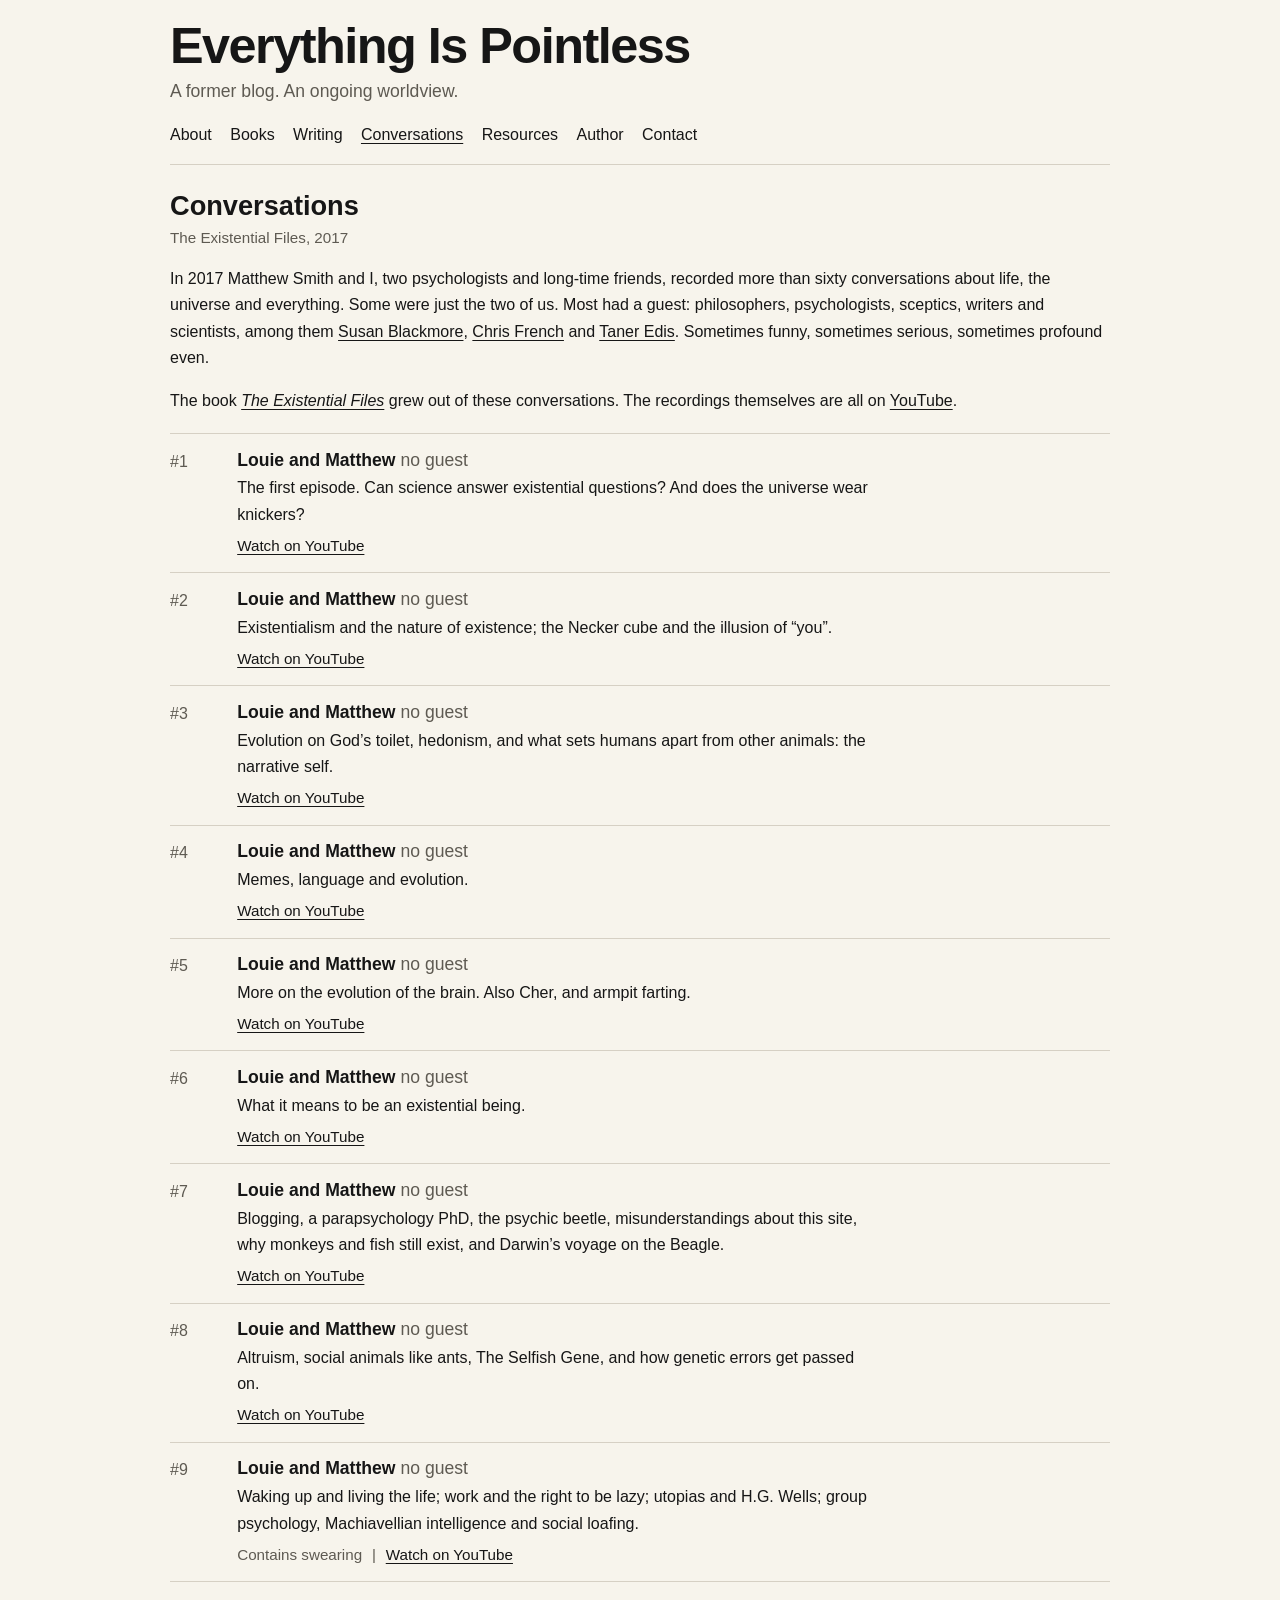
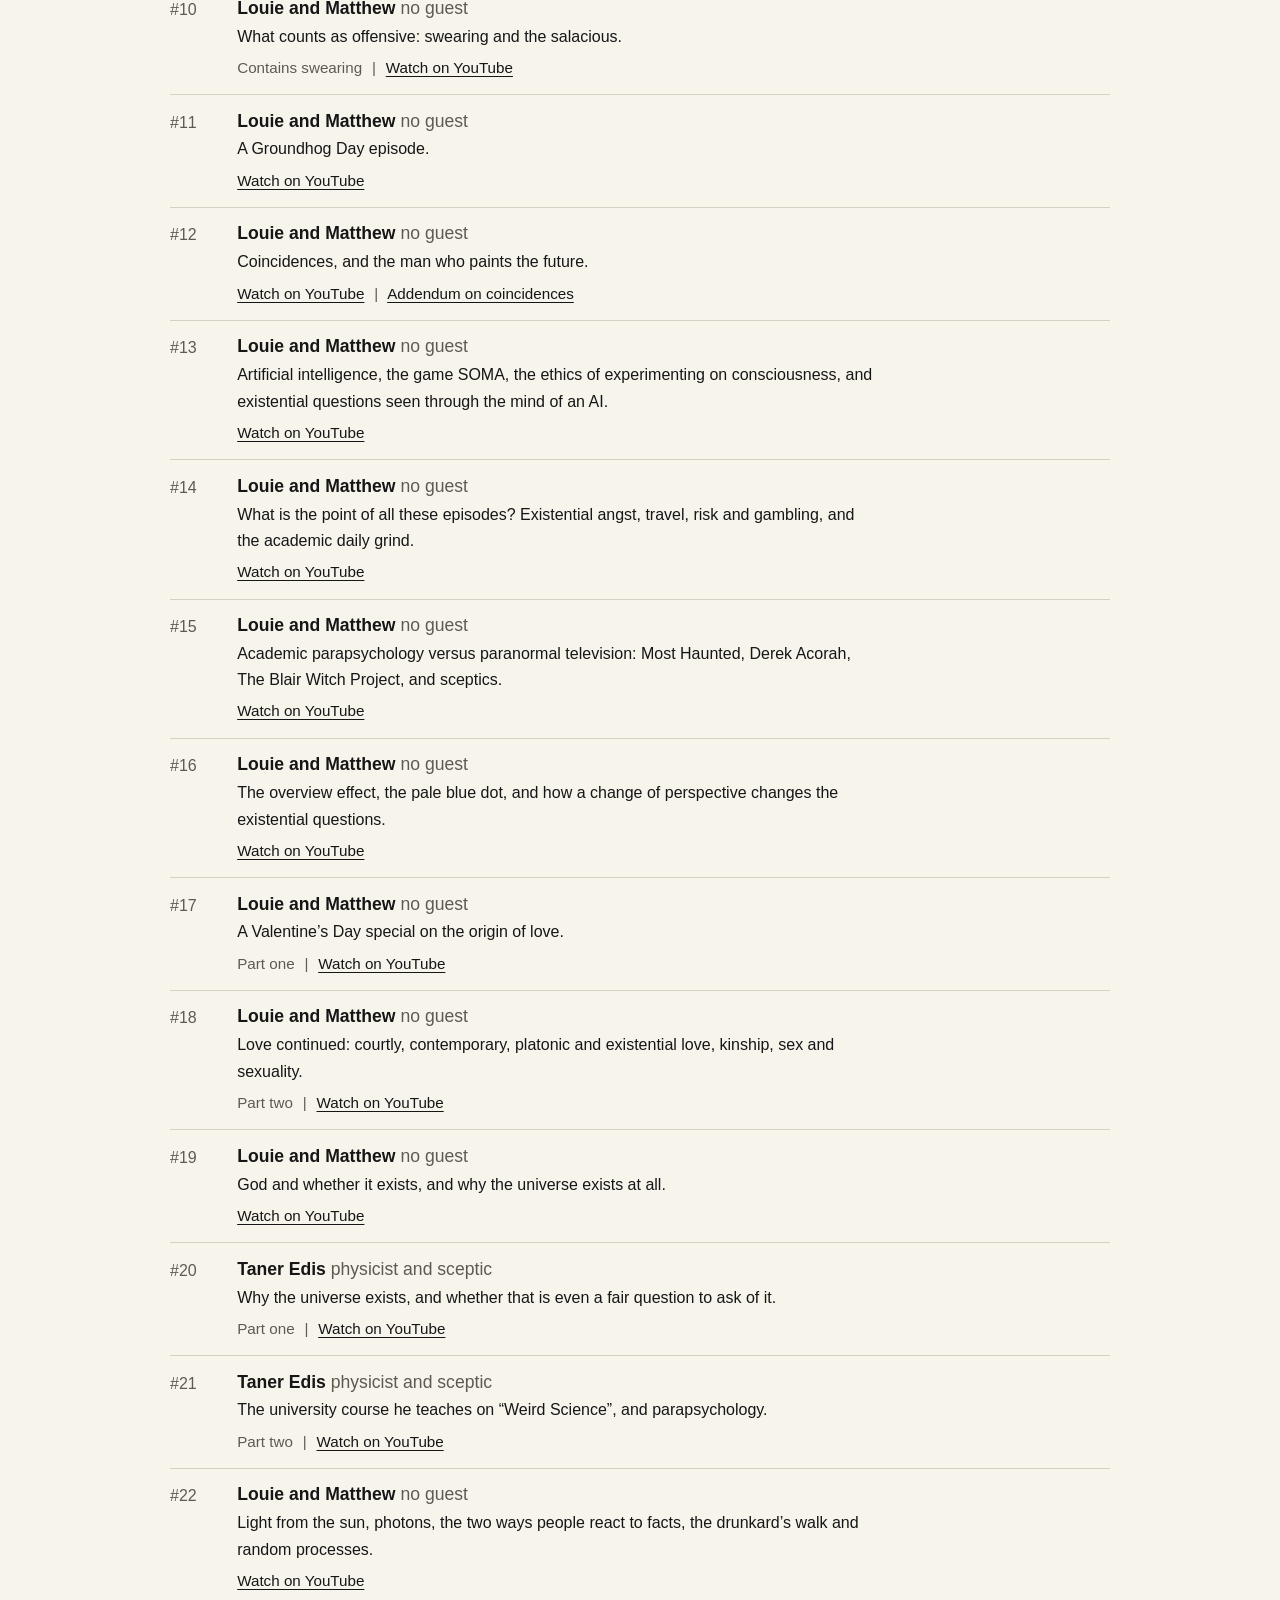
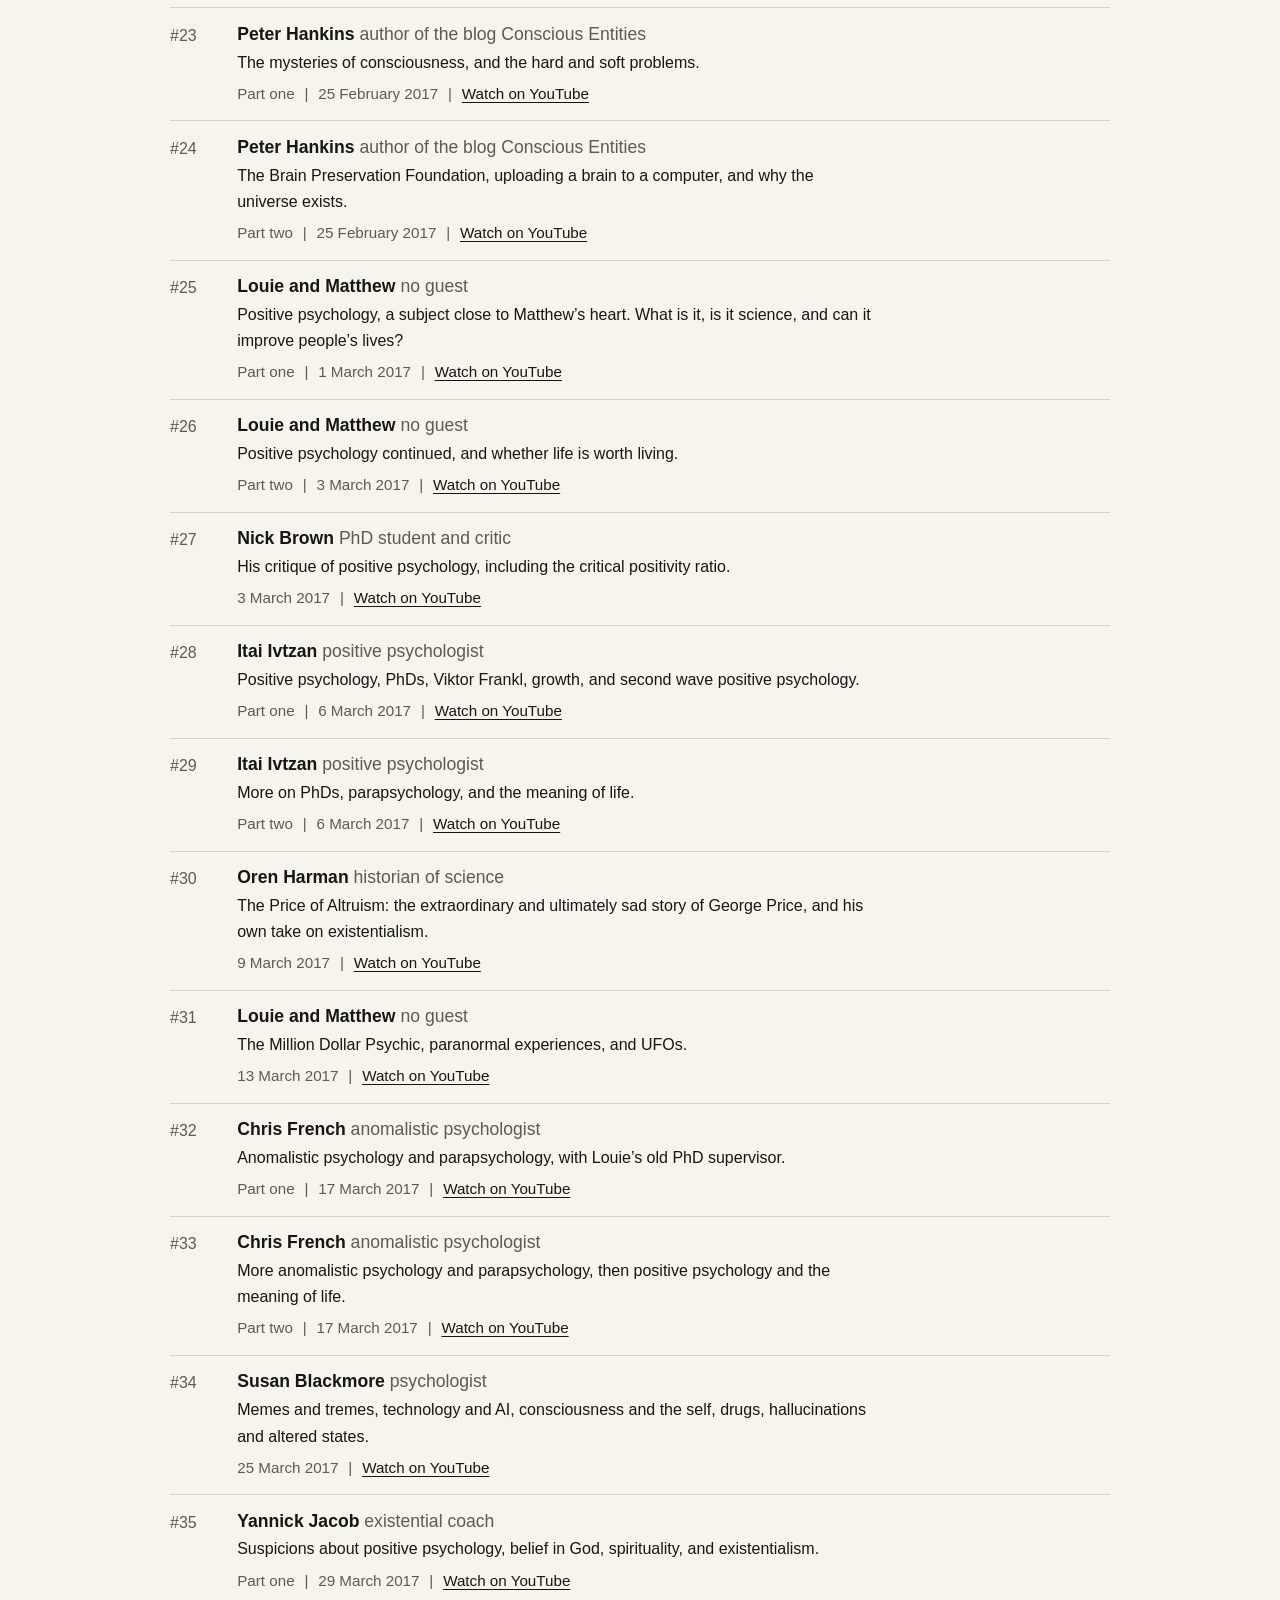
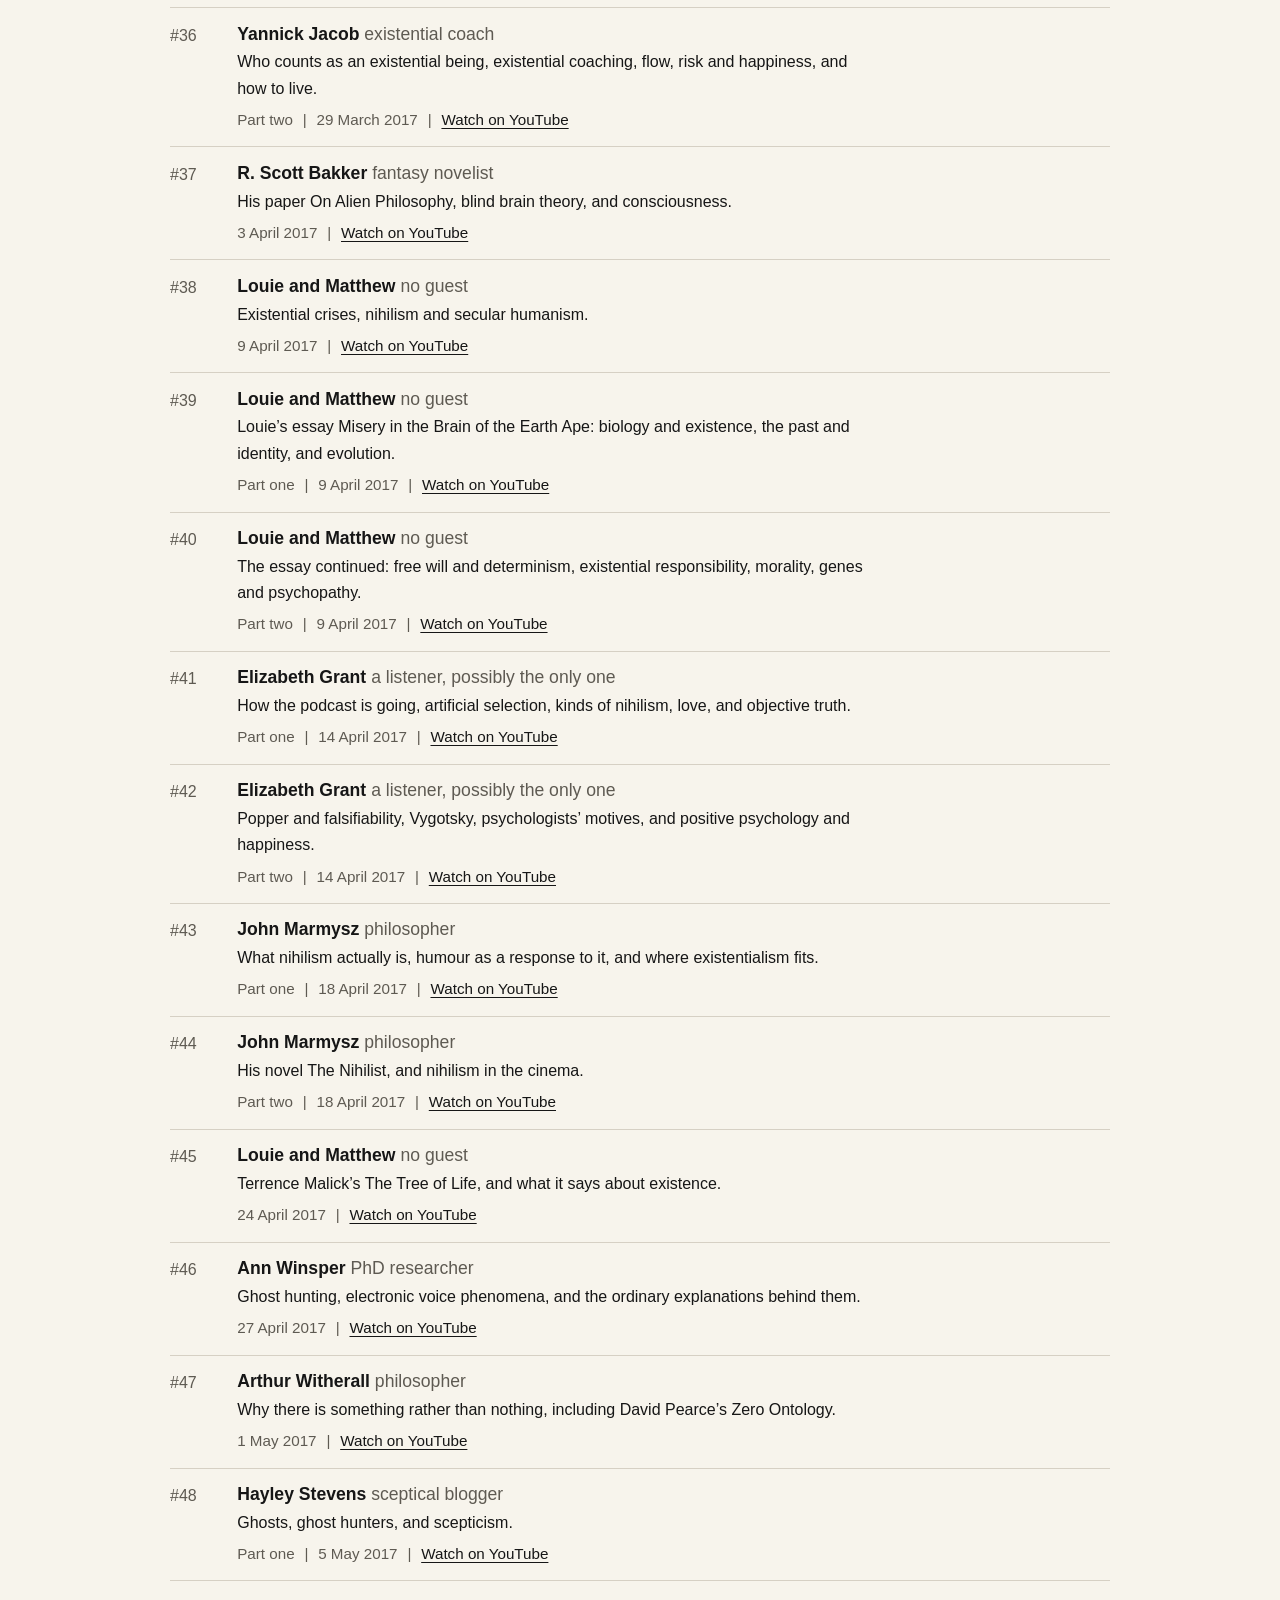
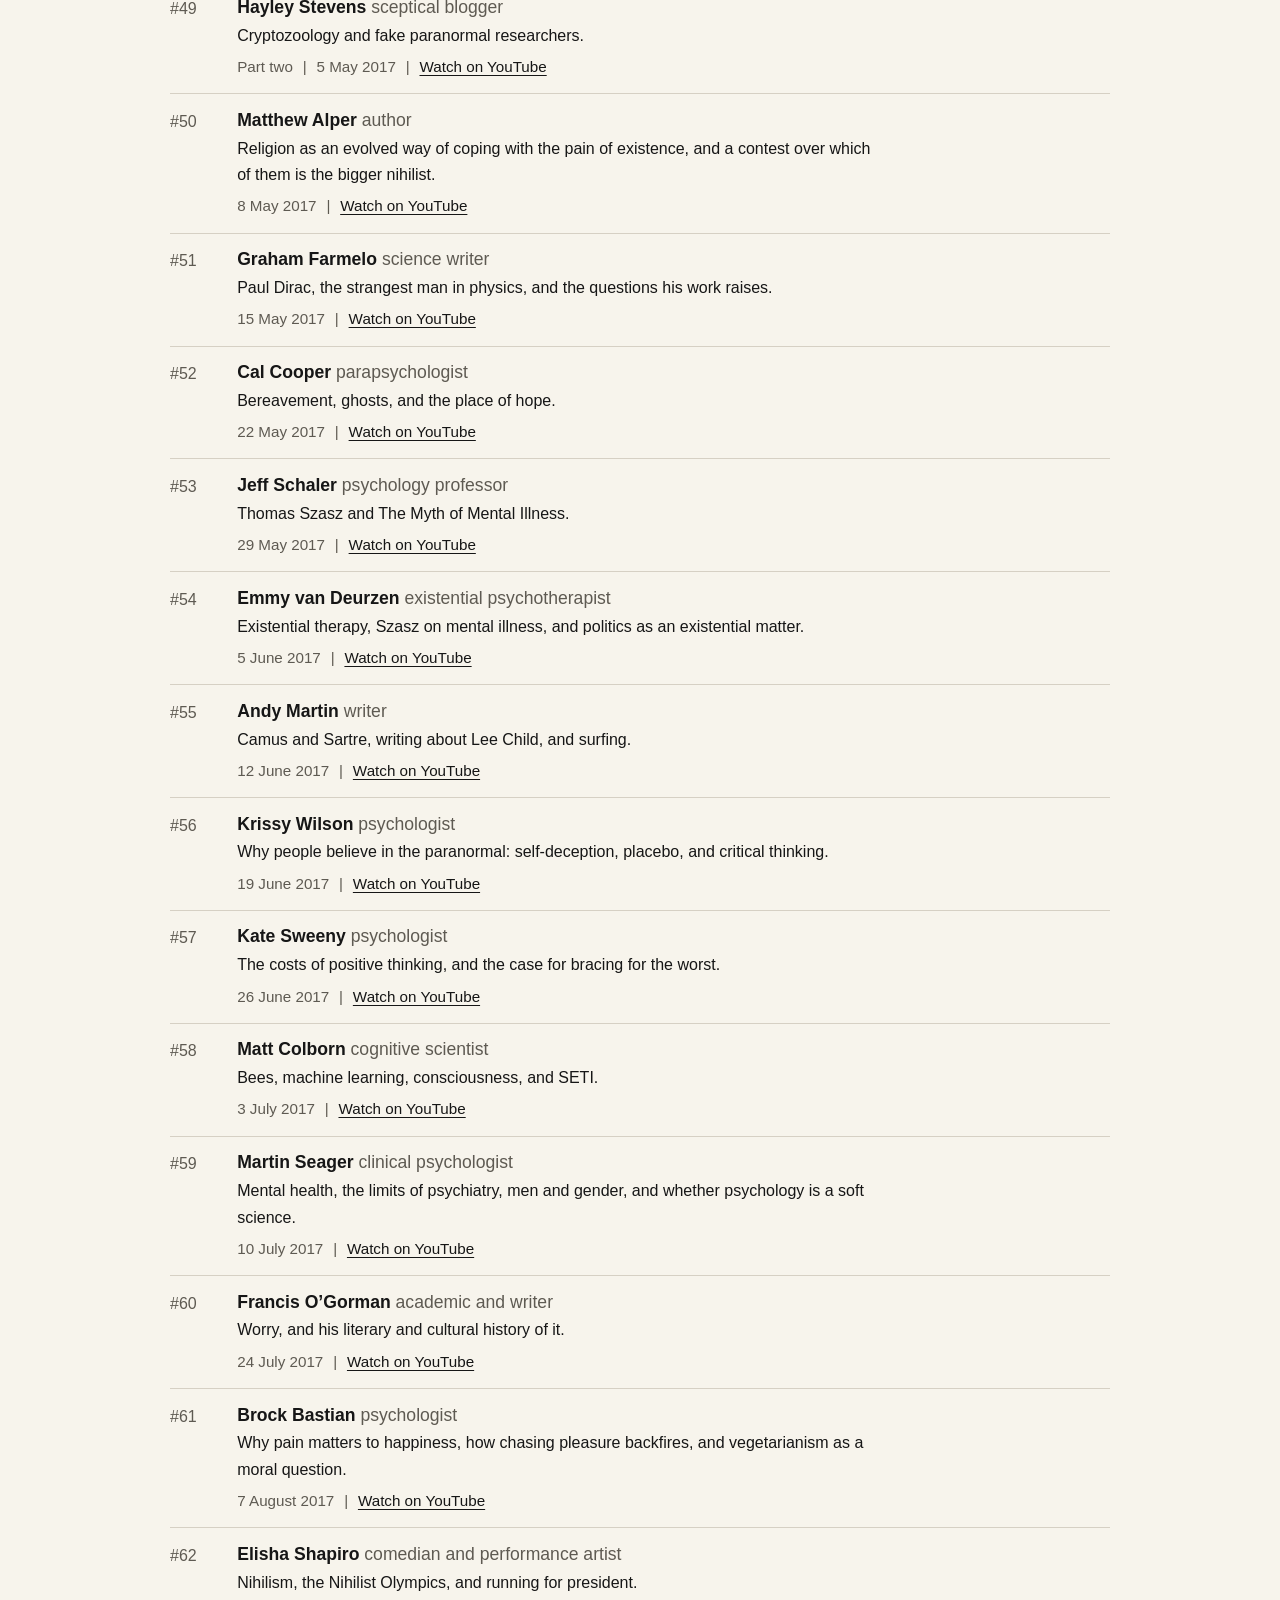
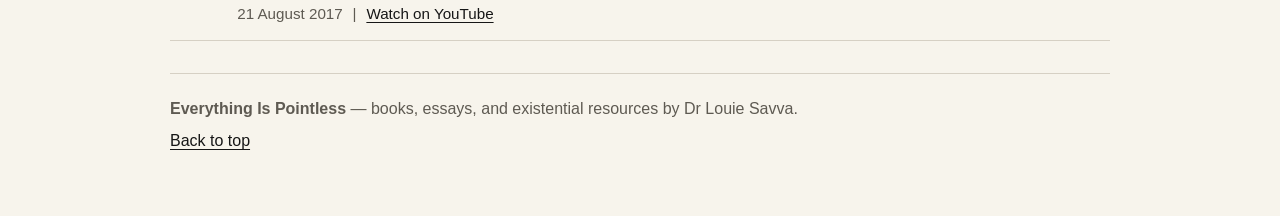
==== commit ffc2b785: "Describe all 62 episodes from their YouTube descriptions - Guests, roles, topics and parts for episo" ====
--- a/conversations.html
+++ b/conversations.html
@@ -42,424 +42,508 @@
         <p>
           In 2017 Matthew Smith and I, two psychologists and long-time friends, recorded more than sixty
           conversations about life, the universe and everything. Some were just the two of us. Most had a guest:
-          philosophers, psychologists, sceptics, writers and scientists, among them Susan Blackmore, Chris French
-          and Taner Edis. Sometimes funny, sometimes serious, sometimes profound even.
+          philosophers, psychologists, sceptics, writers and scientists, among them
+          <a href="#ep-34">Susan Blackmore</a>, <a href="#ep-32">Chris French</a> and <a href="#ep-20">Taner Edis</a>. Sometimes funny, sometimes serious, sometimes profound even.
         </p>
         <p>
           The book <a href="/assets/the_existential_files.pdf"><em>The Existential Files</em></a> grew out of these conversations.
           The recordings themselves are all on <a href="https://www.youtube.com/@LouieSavva">YouTube</a>.
         </p>
         <ol class="episode-list">
+          <li class="episode" id="ep-1">
+            <p class="ep-num">#1</p>
+            <div class="ep-body">
+              <h2><span class="ep-guest">Louie and Matthew</span> <span class="ep-role">no guest</span></h2>
+              <p>The first episode. Can science answer existential questions? And does the universe wear knickers?</p>
+              <p class="meta"><a href="https://www.youtube.com/watch?v=biCtxUpW6VA">Watch on YouTube</a></p>
+            </div>
+          </li>
+          <li class="episode" id="ep-2">
+            <p class="ep-num">#2</p>
+            <div class="ep-body">
+              <h2><span class="ep-guest">Louie and Matthew</span> <span class="ep-role">no guest</span></h2>
+              <p>Existentialism and the nature of existence; the Necker cube and the illusion of “you”.</p>
+              <p class="meta"><a href="https://www.youtube.com/watch?v=yV7cxSpmbVE">Watch on YouTube</a></p>
+            </div>
+          </li>
+          <li class="episode" id="ep-3">
+            <p class="ep-num">#3</p>
+            <div class="ep-body">
+              <h2><span class="ep-guest">Louie and Matthew</span> <span class="ep-role">no guest</span></h2>
+              <p>Evolution on God’s toilet, hedonism, and what sets humans apart from other animals: the narrative self.</p>
+              <p class="meta"><a href="https://www.youtube.com/watch?v=tue8_gEglJk">Watch on YouTube</a></p>
+            </div>
+          </li>
+          <li class="episode" id="ep-4">
+            <p class="ep-num">#4</p>
+            <div class="ep-body">
+              <h2><span class="ep-guest">Louie and Matthew</span> <span class="ep-role">no guest</span></h2>
+              <p>Memes, language and evolution.</p>
+              <p class="meta"><a href="https://www.youtube.com/watch?v=1L8nYIf5di0">Watch on YouTube</a></p>
+            </div>
+          </li>
+          <li class="episode" id="ep-5">
+            <p class="ep-num">#5</p>
+            <div class="ep-body">
+              <h2><span class="ep-guest">Louie and Matthew</span> <span class="ep-role">no guest</span></h2>
+              <p>More on the evolution of the brain. Also Cher, and armpit farting.</p>
+              <p class="meta"><a href="https://www.youtube.com/watch?v=0KkZu_0TvMs">Watch on YouTube</a></p>
+            </div>
+          </li>
+          <li class="episode" id="ep-6">
+            <p class="ep-num">#6</p>
+            <div class="ep-body">
+              <h2><span class="ep-guest">Louie and Matthew</span> <span class="ep-role">no guest</span></h2>
+              <p>What it means to be an existential being.</p>
+              <p class="meta"><a href="https://www.youtube.com/watch?v=ZO-usLC-67Y">Watch on YouTube</a></p>
+            </div>
+          </li>
+          <li class="episode" id="ep-7">
+            <p class="ep-num">#7</p>
+            <div class="ep-body">
+              <h2><span class="ep-guest">Louie and Matthew</span> <span class="ep-role">no guest</span></h2>
+              <p>Blogging, a parapsychology PhD, the psychic beetle, misunderstandings about this site, why monkeys and fish still exist, and Darwin’s voyage on the Beagle.</p>
+              <p class="meta"><a href="https://www.youtube.com/watch?v=5U2Ox-q_cG0">Watch on YouTube</a></p>
+            </div>
+          </li>
+          <li class="episode" id="ep-8">
+            <p class="ep-num">#8</p>
+            <div class="ep-body">
+              <h2><span class="ep-guest">Louie and Matthew</span> <span class="ep-role">no guest</span></h2>
+              <p>Altruism, social animals like ants, The Selfish Gene, and how genetic errors get passed on.</p>
+              <p class="meta"><a href="https://www.youtube.com/watch?v=YtE32JqnSR8">Watch on YouTube</a></p>
+            </div>
+          </li>
+          <li class="episode" id="ep-9">
+            <p class="ep-num">#9</p>
+            <div class="ep-body">
+              <h2><span class="ep-guest">Louie and Matthew</span> <span class="ep-role">no guest</span></h2>
+              <p>Waking up and living the life; work and the right to be lazy; utopias and H.G. Wells; group psychology, Machiavellian intelligence and social loafing.</p>
+              <p class="meta">Contains swearing <span class="sep">|</span> <a href="https://www.youtube.com/watch?v=S8FJ_QxZ21Q">Watch on YouTube</a></p>
+            </div>
+          </li>
+          <li class="episode" id="ep-10">
+            <p class="ep-num">#10</p>
+            <div class="ep-body">
+              <h2><span class="ep-guest">Louie and Matthew</span> <span class="ep-role">no guest</span></h2>
+              <p>What counts as offensive: swearing and the salacious.</p>
+              <p class="meta">Contains swearing <span class="sep">|</span> <a href="https://www.youtube.com/watch?v=XV6w9XqpcoE">Watch on YouTube</a></p>
+            </div>
+          </li>
+          <li class="episode" id="ep-11">
+            <p class="ep-num">#11</p>
+            <div class="ep-body">
+              <h2><span class="ep-guest">Louie and Matthew</span> <span class="ep-role">no guest</span></h2>
+              <p>A Groundhog Day episode.</p>
+              <p class="meta"><a href="https://www.youtube.com/watch?v=9JCpfxoftPE">Watch on YouTube</a></p>
+            </div>
+          </li>
+          <li class="episode" id="ep-12">
+            <p class="ep-num">#12</p>
+            <div class="ep-body">
+              <h2><span class="ep-guest">Louie and Matthew</span> <span class="ep-role">no guest</span></h2>
+              <p>Coincidences, and the man who paints the future.</p>
+              <p class="meta"><a href="https://www.youtube.com/watch?v=oqMvduzLGos">Watch on YouTube</a> <span class="sep">|</span> <a href="https://www.youtube.com/watch?v=jRJipbxRi-k">Addendum on coincidences</a></p>
+            </div>
+          </li>
+          <li class="episode" id="ep-13">
+            <p class="ep-num">#13</p>
+            <div class="ep-body">
+              <h2><span class="ep-guest">Louie and Matthew</span> <span class="ep-role">no guest</span></h2>
+              <p>Artificial intelligence, the game SOMA, the ethics of experimenting on consciousness, and existential questions seen through the mind of an AI.</p>
+              <p class="meta"><a href="https://www.youtube.com/watch?v=9CjeQ9PCO9E">Watch on YouTube</a></p>
+            </div>
+          </li>
+          <li class="episode" id="ep-14">
+            <p class="ep-num">#14</p>
+            <div class="ep-body">
+              <h2><span class="ep-guest">Louie and Matthew</span> <span class="ep-role">no guest</span></h2>
+              <p>What is the point of all these episodes? Existential angst, travel, risk and gambling, and the academic daily grind.</p>
+              <p class="meta"><a href="https://www.youtube.com/watch?v=jJ6T4jSNO0o">Watch on YouTube</a></p>
+            </div>
+          </li>
+          <li class="episode" id="ep-15">
+            <p class="ep-num">#15</p>
+            <div class="ep-body">
+              <h2><span class="ep-guest">Louie and Matthew</span> <span class="ep-role">no guest</span></h2>
+              <p>Academic parapsychology versus paranormal television: Most Haunted, Derek Acorah, The Blair Witch Project, and sceptics.</p>
+              <p class="meta"><a href="https://www.youtube.com/watch?v=d5JqRHH8UzQ">Watch on YouTube</a></p>
+            </div>
+          </li>
+          <li class="episode" id="ep-16">
+            <p class="ep-num">#16</p>
+            <div class="ep-body">
+              <h2><span class="ep-guest">Louie and Matthew</span> <span class="ep-role">no guest</span></h2>
+              <p>The overview effect, the pale blue dot, and how a change of perspective changes the existential questions.</p>
+              <p class="meta"><a href="https://www.youtube.com/watch?v=FLMMse2tCXg">Watch on YouTube</a></p>
+            </div>
+          </li>
+          <li class="episode" id="ep-17">
+            <p class="ep-num">#17</p>
+            <div class="ep-body">
+              <h2><span class="ep-guest">Louie and Matthew</span> <span class="ep-role">no guest</span></h2>
+              <p>A Valentine’s Day special on the origin of love.</p>
+              <p class="meta">Part one <span class="sep">|</span> <a href="https://www.youtube.com/watch?v=b3J0GsjD16U">Watch on YouTube</a></p>
+            </div>
+          </li>
+          <li class="episode" id="ep-18">
+            <p class="ep-num">#18</p>
+            <div class="ep-body">
+              <h2><span class="ep-guest">Louie and Matthew</span> <span class="ep-role">no guest</span></h2>
+              <p>Love continued: courtly, contemporary, platonic and existential love, kinship, sex and sexuality.</p>
+              <p class="meta">Part two <span class="sep">|</span> <a href="https://www.youtube.com/watch?v=09BDTh0FnoQ">Watch on YouTube</a></p>
+            </div>
+          </li>
+          <li class="episode" id="ep-19">
+            <p class="ep-num">#19</p>
+            <div class="ep-body">
+              <h2><span class="ep-guest">Louie and Matthew</span> <span class="ep-role">no guest</span></h2>
+              <p>God and whether it exists, and why the universe exists at all.</p>
+              <p class="meta"><a href="https://www.youtube.com/watch?v=hZ5F1GWCIjk">Watch on YouTube</a></p>
+            </div>
+          </li>
+          <li class="episode" id="ep-20">
+            <p class="ep-num">#20</p>
+            <div class="ep-body">
+              <h2><span class="ep-guest">Taner Edis</span> <span class="ep-role">physicist and sceptic</span></h2>
+              <p>Why the universe exists, and whether that is even a fair question to ask of it.</p>
+              <p class="meta">Part one <span class="sep">|</span> <a href="https://www.youtube.com/watch?v=ieuoZCOa9nw">Watch on YouTube</a></p>
+            </div>
+          </li>
+          <li class="episode" id="ep-21">
+            <p class="ep-num">#21</p>
+            <div class="ep-body">
+              <h2><span class="ep-guest">Taner Edis</span> <span class="ep-role">physicist and sceptic</span></h2>
+              <p>The university course he teaches on “Weird Science”, and parapsychology.</p>
+              <p class="meta">Part two <span class="sep">|</span> <a href="https://www.youtube.com/watch?v=NEgXNQZz6rs">Watch on YouTube</a></p>
+            </div>
+          </li>
+          <li class="episode" id="ep-22">
+            <p class="ep-num">#22</p>
+            <div class="ep-body">
+              <h2><span class="ep-guest">Louie and Matthew</span> <span class="ep-role">no guest</span></h2>
+              <p>Light from the sun, photons, the two ways people react to facts, the drunkard’s walk and random processes.</p>
+              <p class="meta"><a href="https://www.youtube.com/watch?v=OgYxm3jPTGM">Watch on YouTube</a></p>
+            </div>
+          </li>
+          <li class="episode" id="ep-23">
+            <p class="ep-num">#23</p>
+            <div class="ep-body">
+              <h2><span class="ep-guest">Peter Hankins</span> <span class="ep-role">author of the blog Conscious Entities</span></h2>
+              <p>The mysteries of consciousness, and the hard and soft problems.</p>
+              <p class="meta">Part one <span class="sep">|</span> <time datetime="2017-02-25">25 February 2017</time> <span class="sep">|</span> <a href="https://www.youtube.com/watch?v=dICuMNnUvtQ">Watch on YouTube</a></p>
+            </div>
+          </li>
+          <li class="episode" id="ep-24">
+            <p class="ep-num">#24</p>
+            <div class="ep-body">
+              <h2><span class="ep-guest">Peter Hankins</span> <span class="ep-role">author of the blog Conscious Entities</span></h2>
+              <p>The Brain Preservation Foundation, uploading a brain to a computer, and why the universe exists.</p>
+              <p class="meta">Part two <span class="sep">|</span> <time datetime="2017-02-25">25 February 2017</time> <span class="sep">|</span> <a href="https://www.youtube.com/watch?v=A0CiN4UYfis">Watch on YouTube</a></p>
+            </div>
+          </li>
+          <li class="episode" id="ep-25">
+            <p class="ep-num">#25</p>
+            <div class="ep-body">
+              <h2><span class="ep-guest">Louie and Matthew</span> <span class="ep-role">no guest</span></h2>
+              <p>Positive psychology, a subject close to Matthew’s heart. What is it, is it science, and can it improve people’s lives?</p>
+              <p class="meta">Part one <span class="sep">|</span> <time datetime="2017-03-01">1 March 2017</time> <span class="sep">|</span> <a href="https://www.youtube.com/watch?v=Dq-I5UgeFGs">Watch on YouTube</a></p>
+            </div>
+          </li>
+          <li class="episode" id="ep-26">
+            <p class="ep-num">#26</p>
+            <div class="ep-body">
+              <h2><span class="ep-guest">Louie and Matthew</span> <span class="ep-role">no guest</span></h2>
+              <p>Positive psychology continued, and whether life is worth living.</p>
+              <p class="meta">Part two <span class="sep">|</span> <time datetime="2017-03-03">3 March 2017</time> <span class="sep">|</span> <a href="https://www.youtube.com/watch?v=7CZV1-dF0rE">Watch on YouTube</a></p>
+            </div>
+          </li>
+          <li class="episode" id="ep-27">
+            <p class="ep-num">#27</p>
+            <div class="ep-body">
+              <h2><span class="ep-guest">Nick Brown</span> <span class="ep-role">PhD student and critic</span></h2>
+              <p>His critique of positive psychology, including the critical positivity ratio.</p>
+              <p class="meta"><time datetime="2017-03-03">3 March 2017</time> <span class="sep">|</span> <a href="https://www.youtube.com/watch?v=XM3Ixon34V8">Watch on YouTube</a></p>
+            </div>
+          </li>
+          <li class="episode" id="ep-28">
+            <p class="ep-num">#28</p>
+            <div class="ep-body">
+              <h2><span class="ep-guest">Itai Ivtzan</span> <span class="ep-role">positive psychologist</span></h2>
+              <p>Positive psychology, PhDs, Viktor Frankl, growth, and second wave positive psychology.</p>
+              <p class="meta">Part one <span class="sep">|</span> <time datetime="2017-03-06">6 March 2017</time> <span class="sep">|</span> <a href="https://www.youtube.com/watch?v=QzxqU4Na2Yo">Watch on YouTube</a></p>
+            </div>
+          </li>
+          <li class="episode" id="ep-29">
+            <p class="ep-num">#29</p>
+            <div class="ep-body">
+              <h2><span class="ep-guest">Itai Ivtzan</span> <span class="ep-role">positive psychologist</span></h2>
+              <p>More on PhDs, parapsychology, and the meaning of life.</p>
+              <p class="meta">Part two <span class="sep">|</span> <time datetime="2017-03-06">6 March 2017</time> <span class="sep">|</span> <a href="https://www.youtube.com/watch?v=Bq6in1vE-ok">Watch on YouTube</a></p>
+            </div>
+          </li>
+          <li class="episode" id="ep-30">
+            <p class="ep-num">#30</p>
+            <div class="ep-body">
+              <h2><span class="ep-guest">Oren Harman</span> <span class="ep-role">historian of science</span></h2>
+              <p>The Price of Altruism: the extraordinary and ultimately sad story of George Price, and his own take on existentialism.</p>
+              <p class="meta"><time datetime="2017-03-09">9 March 2017</time> <span class="sep">|</span> <a href="https://www.youtube.com/watch?v=lXnAdA9YSQU">Watch on YouTube</a></p>
+            </div>
+          </li>
+          <li class="episode" id="ep-31">
+            <p class="ep-num">#31</p>
+            <div class="ep-body">
+              <h2><span class="ep-guest">Louie and Matthew</span> <span class="ep-role">no guest</span></h2>
+              <p>The Million Dollar Psychic, paranormal experiences, and UFOs.</p>
+              <p class="meta"><time datetime="2017-03-13">13 March 2017</time> <span class="sep">|</span> <a href="https://www.youtube.com/watch?v=734KlB55U2I">Watch on YouTube</a></p>
+            </div>
+          </li>
+          <li class="episode" id="ep-32">
+            <p class="ep-num">#32</p>
+            <div class="ep-body">
+              <h2><span class="ep-guest">Chris French</span> <span class="ep-role">anomalistic psychologist</span></h2>
+              <p>Anomalistic psychology and parapsychology, with Louie’s old PhD supervisor.</p>
+              <p class="meta">Part one <span class="sep">|</span> <time datetime="2017-03-17">17 March 2017</time> <span class="sep">|</span> <a href="https://www.youtube.com/watch?v=5dHnIAFjcJk">Watch on YouTube</a></p>
+            </div>
+          </li>
+          <li class="episode" id="ep-33">
+            <p class="ep-num">#33</p>
+            <div class="ep-body">
+              <h2><span class="ep-guest">Chris French</span> <span class="ep-role">anomalistic psychologist</span></h2>
+              <p>More anomalistic psychology and parapsychology, then positive psychology and the meaning of life.</p>
+              <p class="meta">Part two <span class="sep">|</span> <time datetime="2017-03-17">17 March 2017</time> <span class="sep">|</span> <a href="https://www.youtube.com/watch?v=gQ-JLxlTGsA">Watch on YouTube</a></p>
+            </div>
+          </li>
+          <li class="episode" id="ep-34">
+            <p class="ep-num">#34</p>
+            <div class="ep-body">
+              <h2><span class="ep-guest">Susan Blackmore</span> <span class="ep-role">psychologist</span></h2>
+              <p>Memes and tremes, technology and AI, consciousness and the self, drugs, hallucinations and altered states.</p>
+              <p class="meta"><time datetime="2017-03-25">25 March 2017</time> <span class="sep">|</span> <a href="https://www.youtube.com/watch?v=QuB0-Cvergg">Watch on YouTube</a></p>
+            </div>
+          </li>
+          <li class="episode" id="ep-35">
+            <p class="ep-num">#35</p>
+            <div class="ep-body">
+              <h2><span class="ep-guest">Yannick Jacob</span> <span class="ep-role">existential coach</span></h2>
+              <p>Suspicions about positive psychology, belief in God, spirituality, and existentialism.</p>
+              <p class="meta">Part one <span class="sep">|</span> <time datetime="2017-03-29">29 March 2017</time> <span class="sep">|</span> <a href="https://www.youtube.com/watch?v=5ZiF2S31DrE">Watch on YouTube</a></p>
+            </div>
+          </li>
+          <li class="episode" id="ep-36">
+            <p class="ep-num">#36</p>
+            <div class="ep-body">
+              <h2><span class="ep-guest">Yannick Jacob</span> <span class="ep-role">existential coach</span></h2>
+              <p>Who counts as an existential being, existential coaching, flow, risk and happiness, and how to live.</p>
+              <p class="meta">Part two <span class="sep">|</span> <time datetime="2017-03-29">29 March 2017</time> <span class="sep">|</span> <a href="https://www.youtube.com/watch?v=c6lnH1sStbk">Watch on YouTube</a></p>
+            </div>
+          </li>
+          <li class="episode" id="ep-37">
+            <p class="ep-num">#37</p>
+            <div class="ep-body">
+              <h2><span class="ep-guest">R. Scott Bakker</span> <span class="ep-role">fantasy novelist</span></h2>
+              <p>His paper On Alien Philosophy, blind brain theory, and consciousness.</p>
+              <p class="meta"><time datetime="2017-04-03">3 April 2017</time> <span class="sep">|</span> <a href="https://www.youtube.com/watch?v=ko0ZJ2x-Dw8">Watch on YouTube</a></p>
+            </div>
+          </li>
+          <li class="episode" id="ep-38">
+            <p class="ep-num">#38</p>
+            <div class="ep-body">
+              <h2><span class="ep-guest">Louie and Matthew</span> <span class="ep-role">no guest</span></h2>
+              <p>Existential crises, nihilism and secular humanism.</p>
+              <p class="meta"><time datetime="2017-04-09">9 April 2017</time> <span class="sep">|</span> <a href="https://www.youtube.com/watch?v=MygMKZU7nkI">Watch on YouTube</a></p>
+            </div>
+          </li>
+          <li class="episode" id="ep-39">
+            <p class="ep-num">#39</p>
+            <div class="ep-body">
+              <h2><span class="ep-guest">Louie and Matthew</span> <span class="ep-role">no guest</span></h2>
+              <p>Louie’s essay Misery in the Brain of the Earth Ape: biology and existence, the past and identity, and evolution.</p>
+              <p class="meta">Part one <span class="sep">|</span> <time datetime="2017-04-09">9 April 2017</time> <span class="sep">|</span> <a href="https://www.youtube.com/watch?v=XNml1iID4Fw">Watch on YouTube</a></p>
+            </div>
+          </li>
+          <li class="episode" id="ep-40">
+            <p class="ep-num">#40</p>
+            <div class="ep-body">
+              <h2><span class="ep-guest">Louie and Matthew</span> <span class="ep-role">no guest</span></h2>
+              <p>The essay continued: free will and determinism, existential responsibility, morality, genes and psychopathy.</p>
+              <p class="meta">Part two <span class="sep">|</span> <time datetime="2017-04-09">9 April 2017</time> <span class="sep">|</span> <a href="https://www.youtube.com/watch?v=Bacu09iKlhc">Watch on YouTube</a></p>
+            </div>
+          </li>
+          <li class="episode" id="ep-41">
+            <p class="ep-num">#41</p>
+            <div class="ep-body">
+              <h2><span class="ep-guest">Elizabeth Grant</span> <span class="ep-role">a listener, possibly the only one</span></h2>
+              <p>How the podcast is going, artificial selection, kinds of nihilism, love, and objective truth.</p>
+              <p class="meta">Part one <span class="sep">|</span> <time datetime="2017-04-14">14 April 2017</time> <span class="sep">|</span> <a href="https://www.youtube.com/watch?v=y0ZVcoUwU_U">Watch on YouTube</a></p>
+            </div>
+          </li>
+          <li class="episode" id="ep-42">
+            <p class="ep-num">#42</p>
+            <div class="ep-body">
+              <h2><span class="ep-guest">Elizabeth Grant</span> <span class="ep-role">a listener, possibly the only one</span></h2>
+              <p>Popper and falsifiability, Vygotsky, psychologists’ motives, and positive psychology and happiness.</p>
+              <p class="meta">Part two <span class="sep">|</span> <time datetime="2017-04-14">14 April 2017</time> <span class="sep">|</span> <a href="https://www.youtube.com/watch?v=CsSQ7egu_dM">Watch on YouTube</a></p>
+            </div>
+          </li>
+          <li class="episode" id="ep-43">
+            <p class="ep-num">#43</p>
+            <div class="ep-body">
+              <h2><span class="ep-guest">John Marmysz</span> <span class="ep-role">philosopher</span></h2>
+              <p>What nihilism actually is, humour as a response to it, and where existentialism fits.</p>
+              <p class="meta">Part one <span class="sep">|</span> <time datetime="2017-04-18">18 April 2017</time> <span class="sep">|</span> <a href="https://www.youtube.com/watch?v=HnVS6QceQms">Watch on YouTube</a></p>
+            </div>
+          </li>
+          <li class="episode" id="ep-44">
+            <p class="ep-num">#44</p>
+            <div class="ep-body">
+              <h2><span class="ep-guest">John Marmysz</span> <span class="ep-role">philosopher</span></h2>
+              <p>His novel The Nihilist, and nihilism in the cinema.</p>
+              <p class="meta">Part two <span class="sep">|</span> <time datetime="2017-04-18">18 April 2017</time> <span class="sep">|</span> <a href="https://www.youtube.com/watch?v=WBCFNZrn7yc">Watch on YouTube</a></p>
+            </div>
+          </li>
+          <li class="episode" id="ep-45">
+            <p class="ep-num">#45</p>
+            <div class="ep-body">
+              <h2><span class="ep-guest">Louie and Matthew</span> <span class="ep-role">no guest</span></h2>
+              <p>Terrence Malick’s The Tree of Life, and what it says about existence.</p>
+              <p class="meta"><time datetime="2017-04-24">24 April 2017</time> <span class="sep">|</span> <a href="https://www.youtube.com/watch?v=U3C9x1A3PMU">Watch on YouTube</a></p>
+            </div>
+          </li>
+          <li class="episode" id="ep-46">
+            <p class="ep-num">#46</p>
+            <div class="ep-body">
+              <h2><span class="ep-guest">Ann Winsper</span> <span class="ep-role">PhD researcher</span></h2>
+              <p>Ghost hunting, electronic voice phenomena, and the ordinary explanations behind them.</p>
+              <p class="meta"><time datetime="2017-04-27">27 April 2017</time> <span class="sep">|</span> <a href="https://www.youtube.com/watch?v=ZOBKTsuPW28">Watch on YouTube</a></p>
+            </div>
+          </li>
+          <li class="episode" id="ep-47">
+            <p class="ep-num">#47</p>
+            <div class="ep-body">
+              <h2><span class="ep-guest">Arthur Witherall</span> <span class="ep-role">philosopher</span></h2>
+              <p>Why there is something rather than nothing, including David Pearce’s Zero Ontology.</p>
+              <p class="meta"><time datetime="2017-05-01">1 May 2017</time> <span class="sep">|</span> <a href="https://www.youtube.com/watch?v=zxVPxKUfSzU">Watch on YouTube</a></p>
+            </div>
+          </li>
+          <li class="episode" id="ep-48">
+            <p class="ep-num">#48</p>
+            <div class="ep-body">
+              <h2><span class="ep-guest">Hayley Stevens</span> <span class="ep-role">sceptical blogger</span></h2>
+              <p>Ghosts, ghost hunters, and scepticism.</p>
+              <p class="meta">Part one <span class="sep">|</span> <time datetime="2017-05-05">5 May 2017</time> <span class="sep">|</span> <a href="https://www.youtube.com/watch?v=ip1mKORj-OE">Watch on YouTube</a></p>
+            </div>
+          </li>
+          <li class="episode" id="ep-49">
+            <p class="ep-num">#49</p>
+            <div class="ep-body">
+              <h2><span class="ep-guest">Hayley Stevens</span> <span class="ep-role">sceptical blogger</span></h2>
+              <p>Cryptozoology and fake paranormal researchers.</p>
+              <p class="meta">Part two <span class="sep">|</span> <time datetime="2017-05-05">5 May 2017</time> <span class="sep">|</span> <a href="https://www.youtube.com/watch?v=obpWGyumu9Q">Watch on YouTube</a></p>
+            </div>
+          </li>
+          <li class="episode" id="ep-50">
+            <p class="ep-num">#50</p>
+            <div class="ep-body">
+              <h2><span class="ep-guest">Matthew Alper</span> <span class="ep-role">author</span></h2>
+              <p>Religion as an evolved way of coping with the pain of existence, and a contest over which of them is the bigger nihilist.</p>
+              <p class="meta"><time datetime="2017-05-08">8 May 2017</time> <span class="sep">|</span> <a href="https://www.youtube.com/watch?v=J3igKO7aWv0">Watch on YouTube</a></p>
+            </div>
+          </li>
+          <li class="episode" id="ep-51">
+            <p class="ep-num">#51</p>
+            <div class="ep-body">
+              <h2><span class="ep-guest">Graham Farmelo</span> <span class="ep-role">science writer</span></h2>
+              <p>Paul Dirac, the strangest man in physics, and the questions his work raises.</p>
+              <p class="meta"><time datetime="2017-05-15">15 May 2017</time> <span class="sep">|</span> <a href="https://www.youtube.com/watch?v=LnXNUB7w55I">Watch on YouTube</a></p>
+            </div>
+          </li>
+          <li class="episode" id="ep-52">
+            <p class="ep-num">#52</p>
+            <div class="ep-body">
+              <h2><span class="ep-guest">Cal Cooper</span> <span class="ep-role">parapsychologist</span></h2>
+              <p>Bereavement, ghosts, and the place of hope.</p>
+              <p class="meta"><time datetime="2017-05-22">22 May 2017</time> <span class="sep">|</span> <a href="https://www.youtube.com/watch?v=fwP7kb6sGuI">Watch on YouTube</a></p>
+            </div>
+          </li>
+          <li class="episode" id="ep-53">
+            <p class="ep-num">#53</p>
+            <div class="ep-body">
+              <h2><span class="ep-guest">Jeff Schaler</span> <span class="ep-role">psychology professor</span></h2>
+              <p>Thomas Szasz and The Myth of Mental Illness.</p>
+              <p class="meta"><time datetime="2017-05-29">29 May 2017</time> <span class="sep">|</span> <a href="https://www.youtube.com/watch?v=KZ1bNDPzy3k">Watch on YouTube</a></p>
+            </div>
+          </li>
+          <li class="episode" id="ep-54">
+            <p class="ep-num">#54</p>
+            <div class="ep-body">
+              <h2><span class="ep-guest">Emmy van Deurzen</span> <span class="ep-role">existential psychotherapist</span></h2>
+              <p>Existential therapy, Szasz on mental illness, and politics as an existential matter.</p>
+              <p class="meta"><time datetime="2017-06-05">5 June 2017</time> <span class="sep">|</span> <a href="https://www.youtube.com/watch?v=BJVnzmnSDTM">Watch on YouTube</a></p>
+            </div>
+          </li>
+          <li class="episode" id="ep-55">
+            <p class="ep-num">#55</p>
+            <div class="ep-body">
+              <h2><span class="ep-guest">Andy Martin</span> <span class="ep-role">writer</span></h2>
+              <p>Camus and Sartre, writing about Lee Child, and surfing.</p>
+              <p class="meta"><time datetime="2017-06-12">12 June 2017</time> <span class="sep">|</span> <a href="https://www.youtube.com/watch?v=NE4B5w543W4">Watch on YouTube</a></p>
+            </div>
+          </li>
+          <li class="episode" id="ep-56">
+            <p class="ep-num">#56</p>
+            <div class="ep-body">
+              <h2><span class="ep-guest">Krissy Wilson</span> <span class="ep-role">psychologist</span></h2>
+              <p>Why people believe in the paranormal: self-deception, placebo, and critical thinking.</p>
+              <p class="meta"><time datetime="2017-06-19">19 June 2017</time> <span class="sep">|</span> <a href="https://www.youtube.com/watch?v=OlrkquUZTdY">Watch on YouTube</a></p>
+            </div>
+          </li>
+          <li class="episode" id="ep-57">
+            <p class="ep-num">#57</p>
+            <div class="ep-body">
+              <h2><span class="ep-guest">Kate Sweeny</span> <span class="ep-role">psychologist</span></h2>
+              <p>The costs of positive thinking, and the case for bracing for the worst.</p>
+              <p class="meta"><time datetime="2017-06-26">26 June 2017</time> <span class="sep">|</span> <a href="https://www.youtube.com/watch?v=6qfM-h--jms">Watch on YouTube</a></p>
+            </div>
+          </li>
+          <li class="episode" id="ep-58">
+            <p class="ep-num">#58</p>
+            <div class="ep-body">
+              <h2><span class="ep-guest">Matt Colborn</span> <span class="ep-role">cognitive scientist</span></h2>
+              <p>Bees, machine learning, consciousness, and SETI.</p>
+              <p class="meta"><time datetime="2017-07-03">3 July 2017</time> <span class="sep">|</span> <a href="https://www.youtube.com/watch?v=42s65yfR2_8">Watch on YouTube</a></p>
+            </div>
+          </li>
+          <li class="episode" id="ep-59">
+            <p class="ep-num">#59</p>
+            <div class="ep-body">
+              <h2><span class="ep-guest">Martin Seager</span> <span class="ep-role">clinical psychologist</span></h2>
+              <p>Mental health, the limits of psychiatry, men and gender, and whether psychology is a soft science.</p>
+              <p class="meta"><time datetime="2017-07-10">10 July 2017</time> <span class="sep">|</span> <a href="https://www.youtube.com/watch?v=BVmwr3U_Uew">Watch on YouTube</a></p>
+            </div>
+          </li>
+          <li class="episode" id="ep-60">
+            <p class="ep-num">#60</p>
+            <div class="ep-body">
+              <h2><span class="ep-guest">Francis O’Gorman</span> <span class="ep-role">academic and writer</span></h2>
+              <p>Worry, and his literary and cultural history of it.</p>
+              <p class="meta"><time datetime="2017-07-24">24 July 2017</time> <span class="sep">|</span> <a href="https://www.youtube.com/watch?v=NsXYTXZS484">Watch on YouTube</a></p>
+            </div>
+          </li>
+          <li class="episode" id="ep-61">
+            <p class="ep-num">#61</p>
+            <div class="ep-body">
+              <h2><span class="ep-guest">Brock Bastian</span> <span class="ep-role">psychologist</span></h2>
+              <p>Why pain matters to happiness, how chasing pleasure backfires, and vegetarianism as a moral question.</p>
+              <p class="meta"><time datetime="2017-08-07">7 August 2017</time> <span class="sep">|</span> <a href="https://www.youtube.com/watch?v=9roCzd1mM-4">Watch on YouTube</a></p>
+            </div>
+          </li>
           <li class="episode" id="ep-62">
             <p class="ep-num">#62</p>
             <div class="ep-body">
               <h2><span class="ep-guest">Elisha Shapiro</span> <span class="ep-role">comedian and performance artist</span></h2>
               <p>Nihilism, the Nihilist Olympics, and running for president.</p>
               <p class="meta"><time datetime="2017-08-21">21 August 2017</time> <span class="sep">|</span> <a href="https://www.youtube.com/watch?v=jrMp6IAtIhM">Watch on YouTube</a></p>
-            </div>
-          </li>
-          <li class="episode" id="ep-61">
-            <p class="ep-num">#61</p>
-            <div class="ep-body">
-              <h2><span class="ep-guest">Brock Bastian</span> <span class="ep-role">psychologist</span></h2>
-              <p>Why pain matters to happiness, how chasing pleasure backfires, and vegetarianism as a moral question.</p>
-              <p class="meta"><time datetime="2017-08-07">7 August 2017</time> <span class="sep">|</span> <a href="https://www.youtube.com/watch?v=9roCzd1mM-4">Watch on YouTube</a></p>
-            </div>
-          </li>
-          <li class="episode" id="ep-60">
-            <p class="ep-num">#60</p>
-            <div class="ep-body">
-              <h2><span class="ep-guest">Francis O’Gorman</span> <span class="ep-role">literary scholar</span></h2>
-              <p>Worry, and his literary and cultural history of it.</p>
-              <p class="meta"><time datetime="2017-07-24">24 July 2017</time> <span class="sep">|</span> <a href="https://www.youtube.com/watch?v=NsXYTXZS484">Watch on YouTube</a></p>
-            </div>
-          </li>
-          <li class="episode" id="ep-59">
-            <p class="ep-num">#59</p>
-            <div class="ep-body">
-              <h2><span class="ep-guest">Martin Seager</span> <span class="ep-role">clinical psychologist</span></h2>
-              <p>Mental health, the limits of psychiatry, men and gender, and whether psychology is a soft science.</p>
-              <p class="meta"><time datetime="2017-07-10">10 July 2017</time> <span class="sep">|</span> <a href="https://www.youtube.com/watch?v=BVmwr3U_Uew">Watch on YouTube</a></p>
-            </div>
-          </li>
-          <li class="episode" id="ep-58">
-            <p class="ep-num">#58</p>
-            <div class="ep-body">
-              <h2><span class="ep-guest">Matt Colborn</span> <span class="ep-role">cognitive scientist</span></h2>
-              <p>Bees, machine learning, consciousness, and SETI.</p>
-              <p class="meta"><time datetime="2017-07-03">3 July 2017</time> <span class="sep">|</span> <a href="https://www.youtube.com/watch?v=42s65yfR2_8">Watch on YouTube</a></p>
-            </div>
-          </li>
-          <li class="episode" id="ep-57">
-            <p class="ep-num">#57</p>
-            <div class="ep-body">
-              <h2><span class="ep-guest">Kate Sweeny</span> <span class="ep-role">psychologist</span></h2>
-              <p>The costs of positive thinking, and the case for bracing for the worst.</p>
-              <p class="meta"><time datetime="2017-06-26">26 June 2017</time> <span class="sep">|</span> <a href="https://www.youtube.com/watch?v=6qfM-h--jms">Watch on YouTube</a></p>
-            </div>
-          </li>
-          <li class="episode" id="ep-56">
-            <p class="ep-num">#56</p>
-            <div class="ep-body">
-              <h2><span class="ep-guest">Krissy Wilson</span> <span class="ep-role">psychologist</span></h2>
-              <p>Why people believe in the paranormal: self-deception, placebo, and critical thinking.</p>
-              <p class="meta"><time datetime="2017-06-19">19 June 2017</time> <span class="sep">|</span> <a href="https://www.youtube.com/watch?v=OlrkquUZTdY">Watch on YouTube</a></p>
-            </div>
-          </li>
-          <li class="episode" id="ep-55">
-            <p class="ep-num">#55</p>
-            <div class="ep-body">
-              <h2><span class="ep-guest">Andy Martin</span> <span class="ep-role">writer</span></h2>
-              <p>Camus and Sartre, writing about Lee Child, and surfing.</p>
-              <p class="meta"><time datetime="2017-06-12">12 June 2017</time> <span class="sep">|</span> <a href="https://www.youtube.com/watch?v=NE4B5w543W4">Watch on YouTube</a></p>
-            </div>
-          </li>
-          <li class="episode" id="ep-54">
-            <p class="ep-num">#54</p>
-            <div class="ep-body">
-              <h2><span class="ep-guest">Emmy van Deurzen</span> <span class="ep-role">existential psychotherapist</span></h2>
-              <p>Existential therapy, Szasz on mental illness, and politics as an existential matter.</p>
-              <p class="meta"><time datetime="2017-06-05">5 June 2017</time> <span class="sep">|</span> <a href="https://www.youtube.com/watch?v=BJVnzmnSDTM">Watch on YouTube</a></p>
-            </div>
-          </li>
-          <li class="episode" id="ep-53">
-            <p class="ep-num">#53</p>
-            <div class="ep-body">
-              <h2><span class="ep-guest">Jeff Schaler</span> <span class="ep-role">psychology professor</span></h2>
-              <p>Thomas Szasz and The Myth of Mental Illness.</p>
-              <p class="meta"><time datetime="2017-05-29">29 May 2017</time> <span class="sep">|</span> <a href="https://www.youtube.com/watch?v=KZ1bNDPzy3k">Watch on YouTube</a></p>
-            </div>
-          </li>
-          <li class="episode" id="ep-52">
-            <p class="ep-num">#52</p>
-            <div class="ep-body">
-              <h2><span class="ep-guest">Cal Cooper</span> <span class="ep-role">parapsychologist</span></h2>
-              <p>Bereavement, ghosts, and the place of hope.</p>
-              <p class="meta"><time datetime="2017-05-22">22 May 2017</time> <span class="sep">|</span> <a href="https://www.youtube.com/watch?v=fwP7kb6sGuI">Watch on YouTube</a></p>
-            </div>
-          </li>
-          <li class="episode" id="ep-51">
-            <p class="ep-num">#51</p>
-            <div class="ep-body">
-              <h2><span class="ep-guest">Graham Farmelo</span> <span class="ep-role">science writer</span></h2>
-              <p>Paul Dirac, the strangest man in physics, and the questions his work raises.</p>
-              <p class="meta"><time datetime="2017-05-15">15 May 2017</time> <span class="sep">|</span> <a href="https://www.youtube.com/watch?v=LnXNUB7w55I">Watch on YouTube</a></p>
-            </div>
-          </li>
-          <li class="episode" id="ep-50">
-            <p class="ep-num">#50</p>
-            <div class="ep-body">
-              <h2><span class="ep-guest">Matthew Alper</span> <span class="ep-role">author</span></h2>
-              <p>Religion as an evolved way of coping with existence, and an argument about nihilism.</p>
-              <p class="meta"><time datetime="2017-05-08">8 May 2017</time> <span class="sep">|</span> <a href="https://www.youtube.com/watch?v=J3igKO7aWv0">Watch on YouTube</a></p>
-            </div>
-          </li>
-          <li class="episode" id="ep-49">
-            <p class="ep-num">#49</p>
-            <div class="ep-body">
-              <h2><span class="ep-guest">Hayley Stevens</span> <span class="ep-role">sceptical blogger</span></h2>
-              <p>Cryptozoology and fake paranormal researchers.</p>
-              <p class="meta">Part two <span class="sep">|</span> <time datetime="2017-05-05">5 May 2017</time> <span class="sep">|</span> <a href="https://www.youtube.com/watch?v=obpWGyumu9Q">Watch on YouTube</a></p>
-            </div>
-          </li>
-          <li class="episode" id="ep-48">
-            <p class="ep-num">#48</p>
-            <div class="ep-body">
-              <h2><span class="ep-guest">Hayley Stevens</span> <span class="ep-role">sceptical blogger</span></h2>
-              <p>Ghosts, ghost hunters, and scepticism.</p>
-              <p class="meta">Part one <span class="sep">|</span> <time datetime="2017-05-05">5 May 2017</time> <span class="sep">|</span> <a href="https://www.youtube.com/watch?v=ip1mKORj-OE">Watch on YouTube</a></p>
-            </div>
-          </li>
-          <li class="episode" id="ep-47">
-            <p class="ep-num">#47</p>
-            <div class="ep-body">
-              <h2><span class="ep-guest">Arthur Witherall</span> <span class="ep-role">philosopher</span></h2>
-              <p>Why there is something rather than nothing, including David Pearce’s Zero Ontology.</p>
-              <p class="meta"><time datetime="2017-05-01">1 May 2017</time> <span class="sep">|</span> <a href="https://www.youtube.com/watch?v=zxVPxKUfSzU">Watch on YouTube</a></p>
-            </div>
-          </li>
-          <li class="episode" id="ep-46">
-            <p class="ep-num">#46</p>
-            <div class="ep-body">
-              <h2><span class="ep-guest">Ann Winsper</span> <span class="ep-role">PhD researcher</span></h2>
-              <p>Ghost hunting, electronic voice phenomena, and the ordinary explanations behind them.</p>
-              <p class="meta"><time datetime="2017-04-27">27 April 2017</time> <span class="sep">|</span> <a href="https://www.youtube.com/watch?v=ZOBKTsuPW28">Watch on YouTube</a></p>
-            </div>
-          </li>
-          <li class="episode" id="ep-45">
-            <p class="ep-num">#45</p>
-            <div class="ep-body">
-              <h2><span class="ep-guest">Louie and Matthew</span> <span class="ep-role">no guest</span></h2>
-              <p>Just the two of us, on Terrence Malick’s The Tree of Life and what it says about existence.</p>
-              <p class="meta"><time datetime="2017-04-24">24 April 2017</time> <span class="sep">|</span> <a href="https://www.youtube.com/watch?v=U3C9x1A3PMU">Watch on YouTube</a></p>
-            </div>
-          </li>
-          <li class="episode" id="ep-44">
-            <p class="ep-num">#44</p>
-            <div class="ep-body">
-              <h2><span class="ep-guest">John Marmysz</span> <span class="ep-role">philosopher</span></h2>
-              <p>His novel The Nihilist, and nihilism in the cinema.</p>
-              <p class="meta">Part two <span class="sep">|</span> <time datetime="2017-04-18">18 April 2017</time> <span class="sep">|</span> <a href="https://www.youtube.com/watch?v=WBCFNZrn7yc">Watch on YouTube</a></p>
-            </div>
-          </li>
-          <li class="episode" id="ep-43">
-            <p class="ep-num">#43</p>
-            <div class="ep-body">
-              <h2><span class="ep-guest">John Marmysz</span> <span class="ep-role">philosopher</span></h2>
-              <p>What nihilism actually is, humour as a response to it, and where existentialism fits.</p>
-              <p class="meta">Part one <span class="sep">|</span> <time datetime="2017-04-18">18 April 2017</time> <span class="sep">|</span> <a href="https://www.youtube.com/watch?v=HnVS6QceQms">Watch on YouTube</a></p>
-            </div>
-          </li>
-          <li class="episode stub" id="ep-42">
-            <p class="ep-num">#42</p>
-            <div class="ep-body">
-              <p class="meta"><a href="https://www.youtube.com/watch?v=CsSQ7egu_dM">Watch on YouTube</a></p>
-            </div>
-          </li>
-          <li class="episode stub" id="ep-41">
-            <p class="ep-num">#41</p>
-            <div class="ep-body">
-              <p class="meta"><a href="https://www.youtube.com/watch?v=y0ZVcoUwU_U">Watch on YouTube</a></p>
-            </div>
-          </li>
-          <li class="episode stub" id="ep-40">
-            <p class="ep-num">#40</p>
-            <div class="ep-body">
-              <p class="meta"><a href="https://www.youtube.com/watch?v=Bacu09iKlhc">Watch on YouTube</a></p>
-            </div>
-          </li>
-          <li class="episode stub" id="ep-39">
-            <p class="ep-num">#39</p>
-            <div class="ep-body">
-              <p class="meta"><a href="https://www.youtube.com/watch?v=XNml1iID4Fw">Watch on YouTube</a></p>
-            </div>
-          </li>
-          <li class="episode stub" id="ep-38">
-            <p class="ep-num">#38</p>
-            <div class="ep-body">
-              <p class="meta"><a href="https://www.youtube.com/watch?v=MygMKZU7nkI">Watch on YouTube</a></p>
-            </div>
-          </li>
-          <li class="episode stub" id="ep-37">
-            <p class="ep-num">#37</p>
-            <div class="ep-body">
-              <p class="meta"><a href="https://www.youtube.com/watch?v=ko0ZJ2x-Dw8">Watch on YouTube</a></p>
-            </div>
-          </li>
-          <li class="episode stub" id="ep-36">
-            <p class="ep-num">#36</p>
-            <div class="ep-body">
-              <p class="meta"><a href="https://www.youtube.com/watch?v=c6lnH1sStbk">Watch on YouTube</a></p>
-            </div>
-          </li>
-          <li class="episode stub" id="ep-35">
-            <p class="ep-num">#35</p>
-            <div class="ep-body">
-              <p class="meta"><a href="https://www.youtube.com/watch?v=5ZiF2S31DrE">Watch on YouTube</a></p>
-            </div>
-          </li>
-          <li class="episode stub" id="ep-34">
-            <p class="ep-num">#34</p>
-            <div class="ep-body">
-              <p class="meta"><a href="https://www.youtube.com/watch?v=QuB0-Cvergg">Watch on YouTube</a></p>
-            </div>
-          </li>
-          <li class="episode stub" id="ep-33">
-            <p class="ep-num">#33</p>
-            <div class="ep-body">
-              <p class="meta"><a href="https://www.youtube.com/watch?v=gQ-JLxlTGsA">Watch on YouTube</a></p>
-            </div>
-          </li>
-          <li class="episode stub" id="ep-32">
-            <p class="ep-num">#32</p>
-            <div class="ep-body">
-              <p class="meta"><a href="https://www.youtube.com/watch?v=5dHnIAFjcJk">Watch on YouTube</a></p>
-            </div>
-          </li>
-          <li class="episode stub" id="ep-31">
-            <p class="ep-num">#31</p>
-            <div class="ep-body">
-              <p class="meta"><a href="https://www.youtube.com/watch?v=734KlB55U2I">Watch on YouTube</a></p>
-            </div>
-          </li>
-          <li class="episode stub" id="ep-30">
-            <p class="ep-num">#30</p>
-            <div class="ep-body">
-              <p class="meta"><a href="https://www.youtube.com/watch?v=lXnAdA9YSQU">Watch on YouTube</a></p>
-            </div>
-          </li>
-          <li class="episode stub" id="ep-29">
-            <p class="ep-num">#29</p>
-            <div class="ep-body">
-              <p class="meta"><a href="https://www.youtube.com/watch?v=Bq6in1vE-ok">Watch on YouTube</a></p>
-            </div>
-          </li>
-          <li class="episode stub" id="ep-28">
-            <p class="ep-num">#28</p>
-            <div class="ep-body">
-              <p class="meta"><a href="https://www.youtube.com/watch?v=QzxqU4Na2Yo">Watch on YouTube</a></p>
-            </div>
-          </li>
-          <li class="episode stub" id="ep-27">
-            <p class="ep-num">#27</p>
-            <div class="ep-body">
-              <p class="meta"><a href="https://www.youtube.com/watch?v=XM3Ixon34V8">Watch on YouTube</a></p>
-            </div>
-          </li>
-          <li class="episode stub" id="ep-26">
-            <p class="ep-num">#26</p>
-            <div class="ep-body">
-              <p class="meta"><a href="https://www.youtube.com/watch?v=7CZV1-dF0rE">Watch on YouTube</a></p>
-            </div>
-          </li>
-          <li class="episode stub" id="ep-25">
-            <p class="ep-num">#25</p>
-            <div class="ep-body">
-              <p class="meta"><a href="https://www.youtube.com/watch?v=Dq-I5UgeFGs">Watch on YouTube</a></p>
-            </div>
-          </li>
-          <li class="episode stub" id="ep-24">
-            <p class="ep-num">#24</p>
-            <div class="ep-body">
-              <p class="meta"><a href="https://www.youtube.com/watch?v=A0CiN4UYfis">Watch on YouTube</a></p>
-            </div>
-          </li>
-          <li class="episode stub" id="ep-23">
-            <p class="ep-num">#23</p>
-            <div class="ep-body">
-              <p class="meta"><a href="https://www.youtube.com/watch?v=dICuMNnUvtQ">Watch on YouTube</a></p>
-            </div>
-          </li>
-          <li class="episode stub" id="ep-22">
-            <p class="ep-num">#22</p>
-            <div class="ep-body">
-              <p class="meta"><a href="https://www.youtube.com/watch?v=OgYxm3jPTGM">Watch on YouTube</a></p>
-            </div>
-          </li>
-          <li class="episode stub" id="ep-21">
-            <p class="ep-num">#21</p>
-            <div class="ep-body">
-              <p class="meta"><a href="https://www.youtube.com/watch?v=NEgXNQZz6rs">Watch on YouTube</a></p>
-            </div>
-          </li>
-          <li class="episode stub" id="ep-20">
-            <p class="ep-num">#20</p>
-            <div class="ep-body">
-              <p class="meta"><a href="https://www.youtube.com/watch?v=ieuoZCOa9nw">Watch on YouTube</a></p>
-            </div>
-          </li>
-          <li class="episode stub" id="ep-19">
-            <p class="ep-num">#19</p>
-            <div class="ep-body">
-              <p class="meta"><a href="https://www.youtube.com/watch?v=hZ5F1GWCIjk">Watch on YouTube</a></p>
-            </div>
-          </li>
-          <li class="episode stub" id="ep-18">
-            <p class="ep-num">#18</p>
-            <div class="ep-body">
-              <p class="meta"><a href="https://www.youtube.com/watch?v=09BDTh0FnoQ">Watch on YouTube</a></p>
-            </div>
-          </li>
-          <li class="episode stub" id="ep-17">
-            <p class="ep-num">#17</p>
-            <div class="ep-body">
-              <p class="meta"><a href="https://www.youtube.com/watch?v=b3J0GsjD16U">Watch on YouTube</a></p>
-            </div>
-          </li>
-          <li class="episode stub" id="ep-16">
-            <p class="ep-num">#16</p>
-            <div class="ep-body">
-              <p class="meta"><a href="https://www.youtube.com/watch?v=FLMMse2tCXg">Watch on YouTube</a></p>
-            </div>
-          </li>
-          <li class="episode stub" id="ep-15">
-            <p class="ep-num">#15</p>
-            <div class="ep-body">
-              <p class="meta"><a href="https://www.youtube.com/watch?v=d5JqRHH8UzQ">Watch on YouTube</a></p>
-            </div>
-          </li>
-          <li class="episode stub" id="ep-14">
-            <p class="ep-num">#14</p>
-            <div class="ep-body">
-              <p class="meta"><a href="https://www.youtube.com/watch?v=jJ6T4jSNO0o">Watch on YouTube</a></p>
-            </div>
-          </li>
-          <li class="episode stub" id="ep-13">
-            <p class="ep-num">#13</p>
-            <div class="ep-body">
-              <p class="meta"><a href="https://www.youtube.com/watch?v=9CjeQ9PCO9E">Watch on YouTube</a></p>
-            </div>
-          </li>
-          <li class="episode stub" id="ep-12">
-            <p class="ep-num">#12</p>
-            <div class="ep-body">
-              <p class="meta"><a href="https://www.youtube.com/watch?v=oqMvduzLGos">Watch on YouTube</a> <span class="sep">|</span> <a href="https://www.youtube.com/watch?v=jRJipbxRi-k">Addendum on coincidences</a></p>
-            </div>
-          </li>
-          <li class="episode stub" id="ep-11">
-            <p class="ep-num">#11</p>
-            <div class="ep-body">
-              <p class="meta"><a href="https://www.youtube.com/watch?v=9JCpfxoftPE">Watch on YouTube</a></p>
-            </div>
-          </li>
-          <li class="episode stub" id="ep-10">
-            <p class="ep-num">#10</p>
-            <div class="ep-body">
-              <p class="meta"><a href="https://www.youtube.com/watch?v=XV6w9XqpcoE">Watch on YouTube</a></p>
-            </div>
-          </li>
-          <li class="episode stub" id="ep-9">
-            <p class="ep-num">#9</p>
-            <div class="ep-body">
-              <p class="meta"><a href="https://www.youtube.com/watch?v=S8FJ_QxZ21Q">Watch on YouTube</a></p>
-            </div>
-          </li>
-          <li class="episode stub" id="ep-8">
-            <p class="ep-num">#8</p>
-            <div class="ep-body">
-              <p class="meta"><a href="https://www.youtube.com/watch?v=YtE32JqnSR8">Watch on YouTube</a></p>
-            </div>
-          </li>
-          <li class="episode stub" id="ep-7">
-            <p class="ep-num">#7</p>
-            <div class="ep-body">
-              <p class="meta"><a href="https://www.youtube.com/watch?v=5U2Ox-q_cG0">Watch on YouTube</a></p>
-            </div>
-          </li>
-          <li class="episode stub" id="ep-6">
-            <p class="ep-num">#6</p>
-            <div class="ep-body">
-              <p class="meta"><a href="https://www.youtube.com/watch?v=ZO-usLC-67Y">Watch on YouTube</a></p>
-            </div>
-          </li>
-          <li class="episode stub" id="ep-5">
-            <p class="ep-num">#5</p>
-            <div class="ep-body">
-              <p class="meta"><a href="https://www.youtube.com/watch?v=0KkZu_0TvMs">Watch on YouTube</a></p>
-            </div>
-          </li>
-          <li class="episode stub" id="ep-4">
-            <p class="ep-num">#4</p>
-            <div class="ep-body">
-              <p class="meta"><a href="https://www.youtube.com/watch?v=1L8nYIf5di0">Watch on YouTube</a></p>
-            </div>
-          </li>
-          <li class="episode stub" id="ep-3">
-            <p class="ep-num">#3</p>
-            <div class="ep-body">
-              <p class="meta"><a href="https://www.youtube.com/watch?v=tue8_gEglJk">Watch on YouTube</a></p>
-            </div>
-          </li>
-          <li class="episode stub" id="ep-2">
-            <p class="ep-num">#2</p>
-            <div class="ep-body">
-              <p class="meta"><a href="https://www.youtube.com/watch?v=yV7cxSpmbVE">Watch on YouTube</a></p>
-            </div>
-          </li>
-          <li class="episode stub" id="ep-1">
-            <p class="ep-num">#1</p>
-            <div class="ep-body">
-              <p class="meta"><a href="https://www.youtube.com/watch?v=biCtxUpW6VA">Watch on YouTube</a></p>
             </div>
           </li>
         </ol>
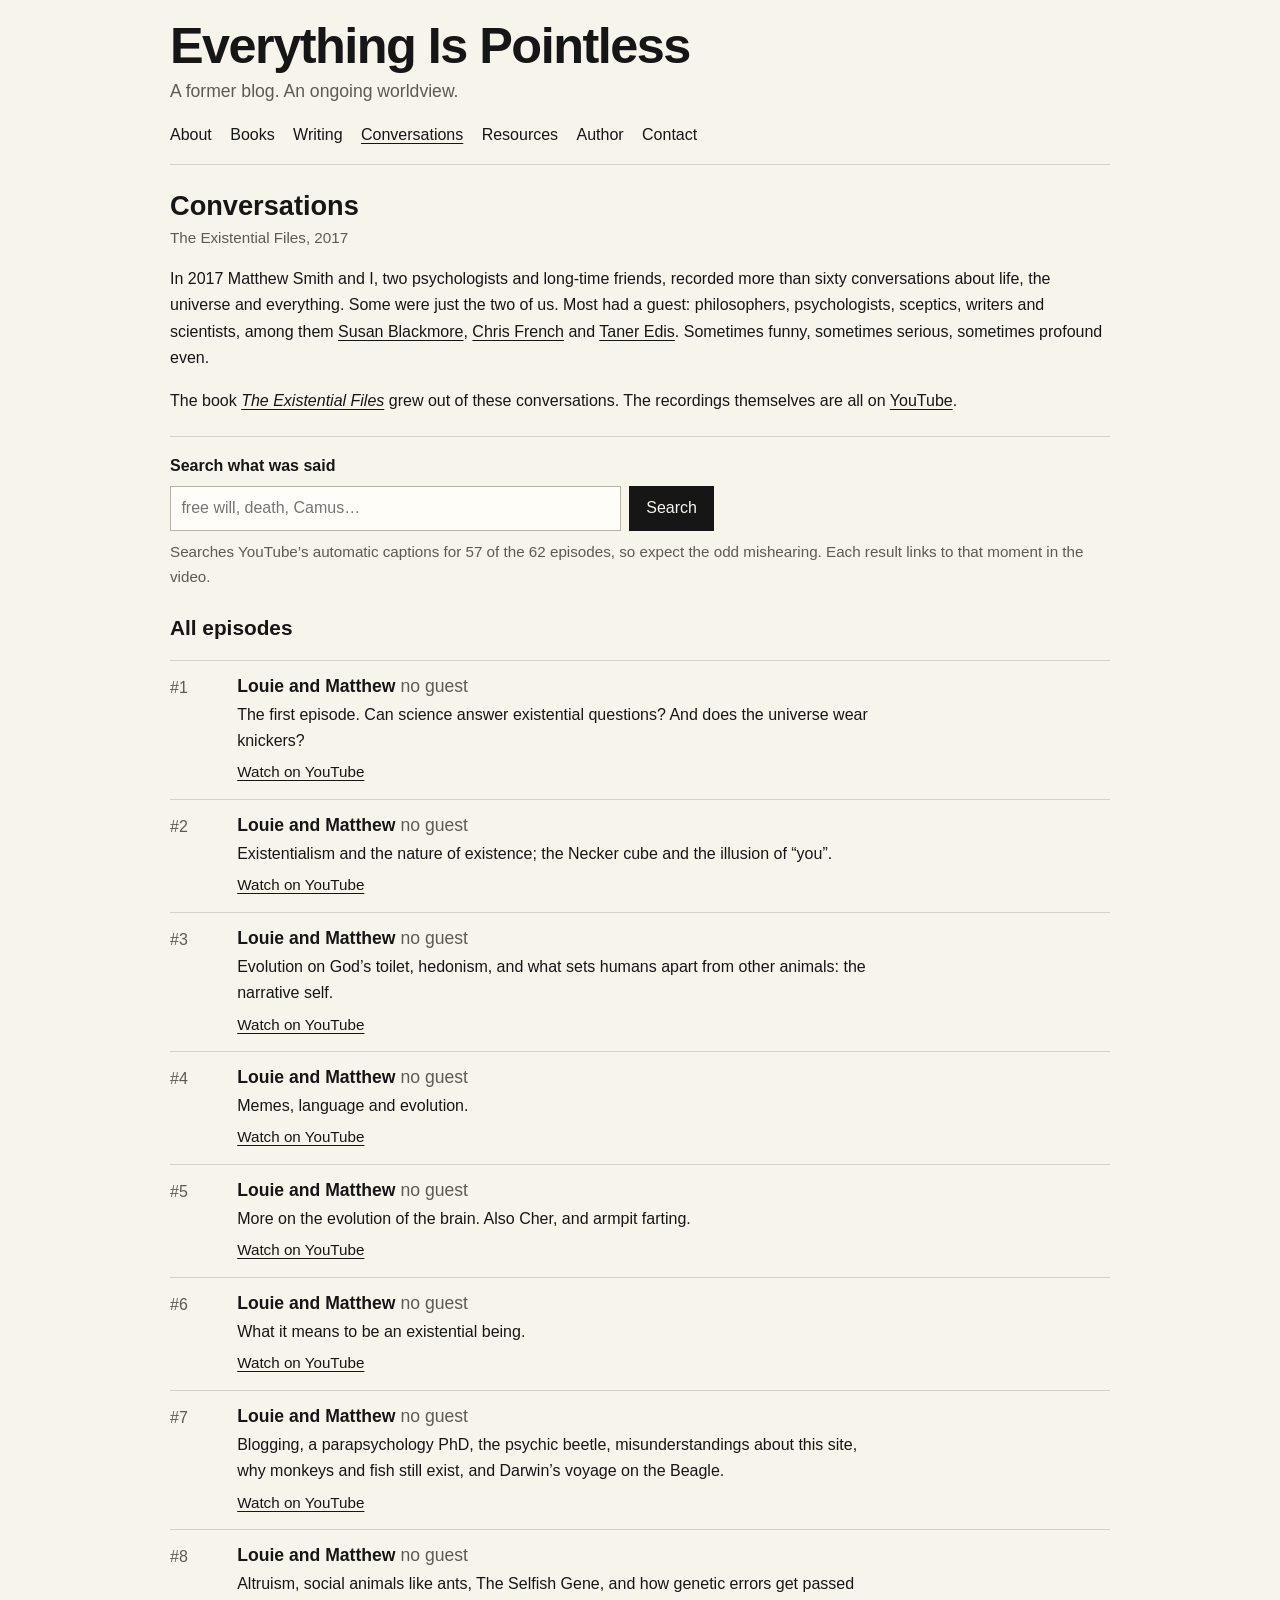
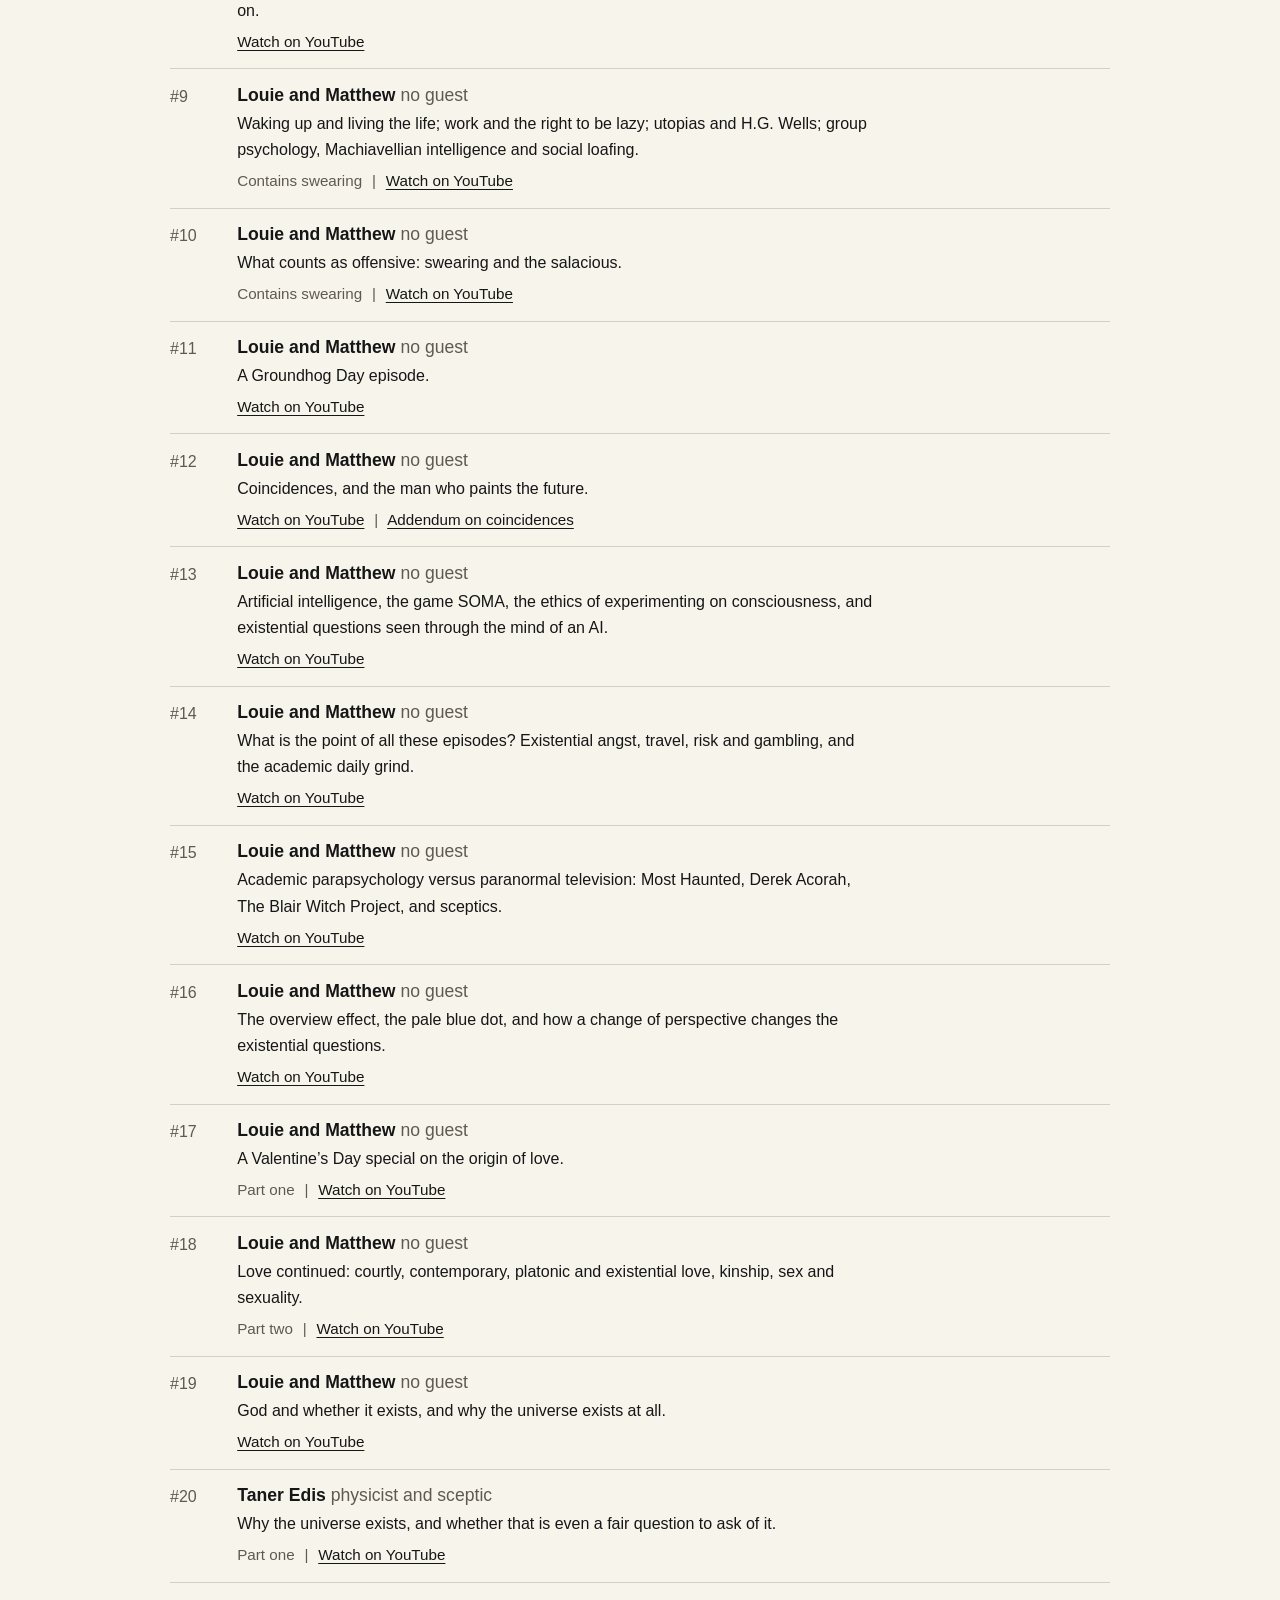
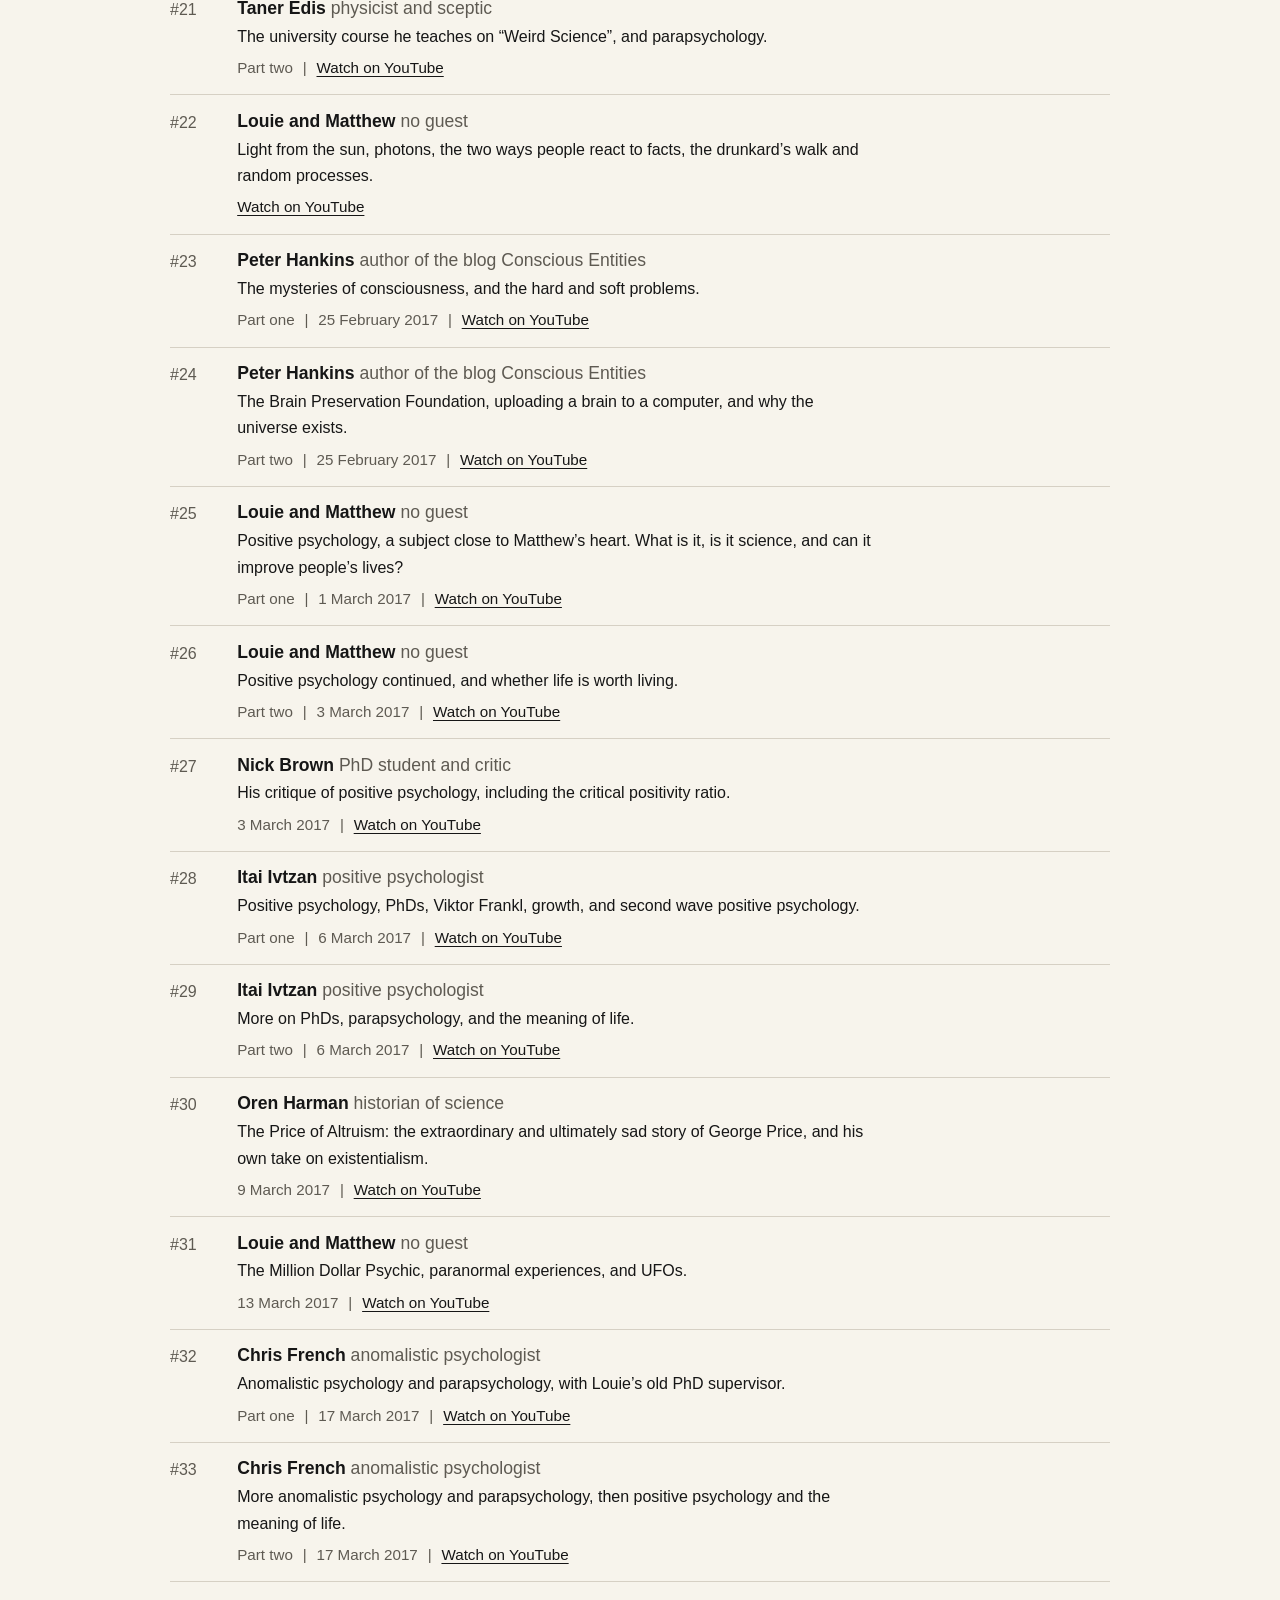
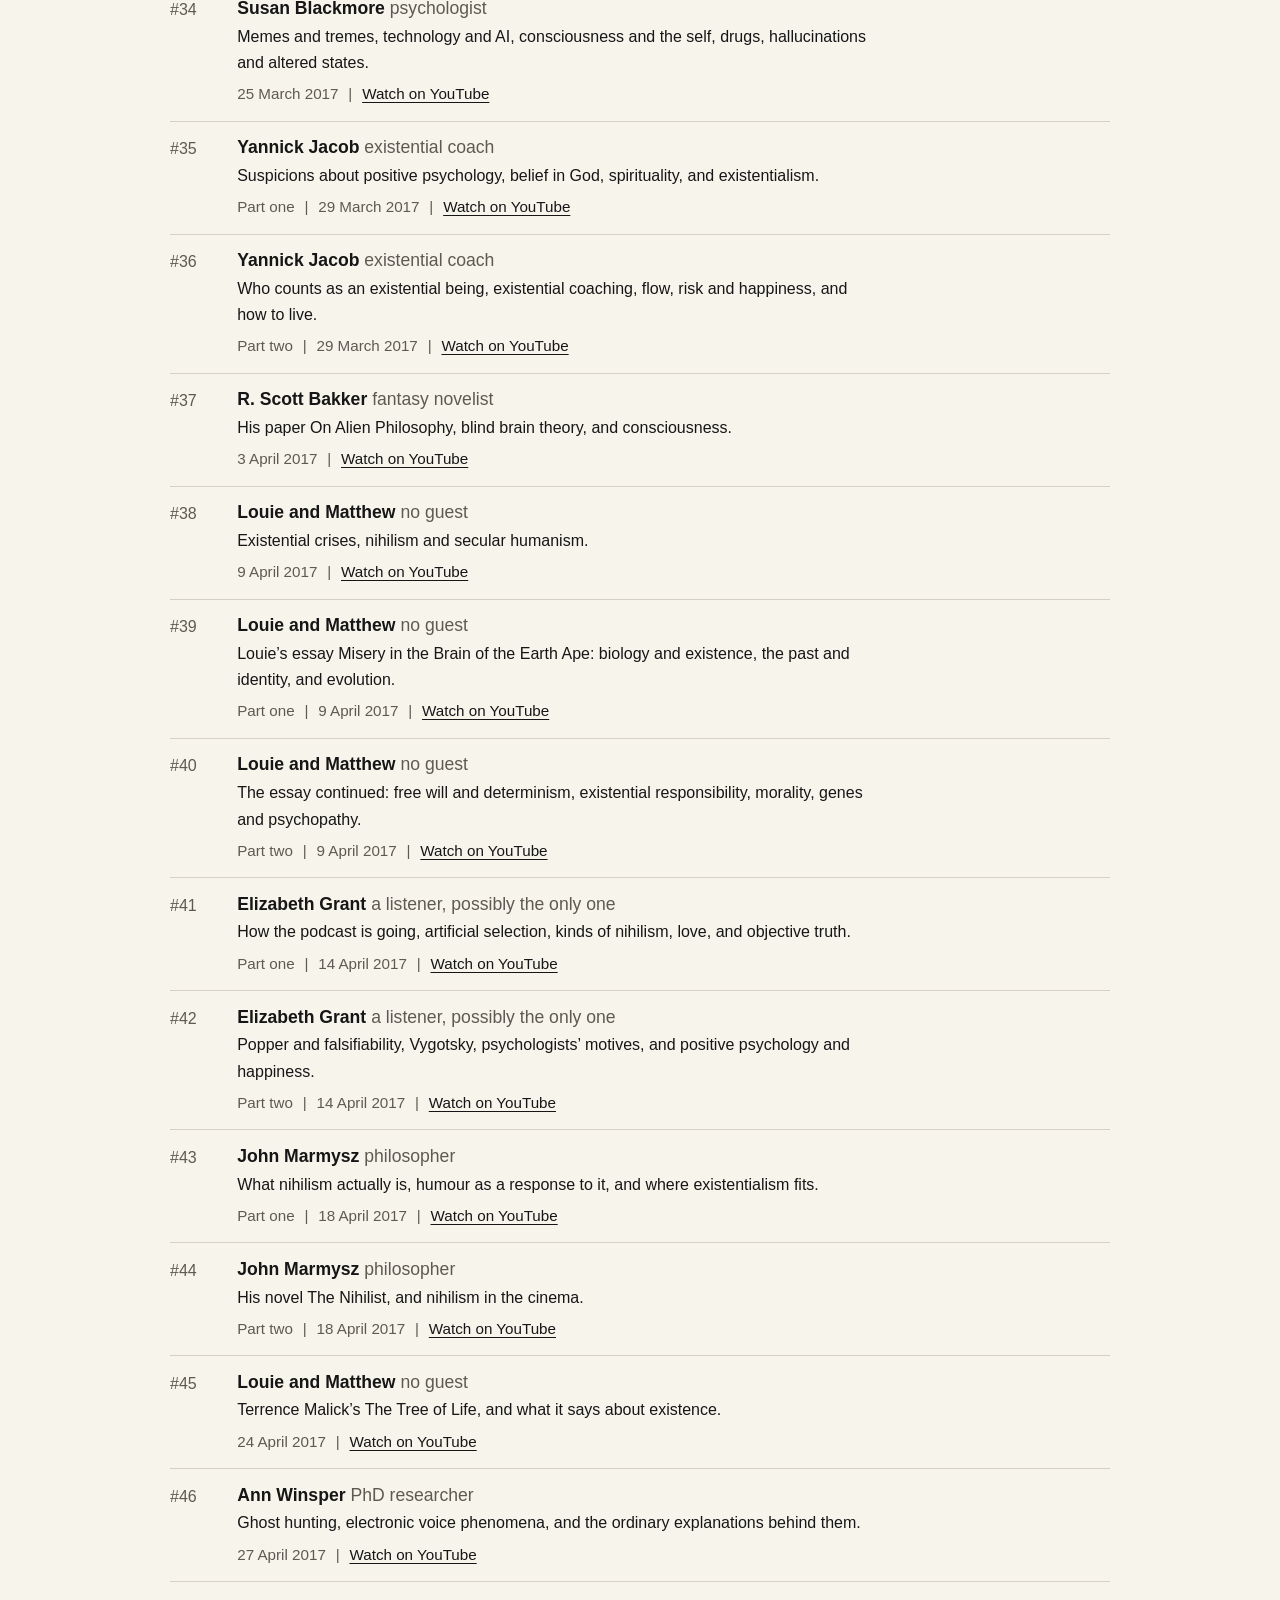
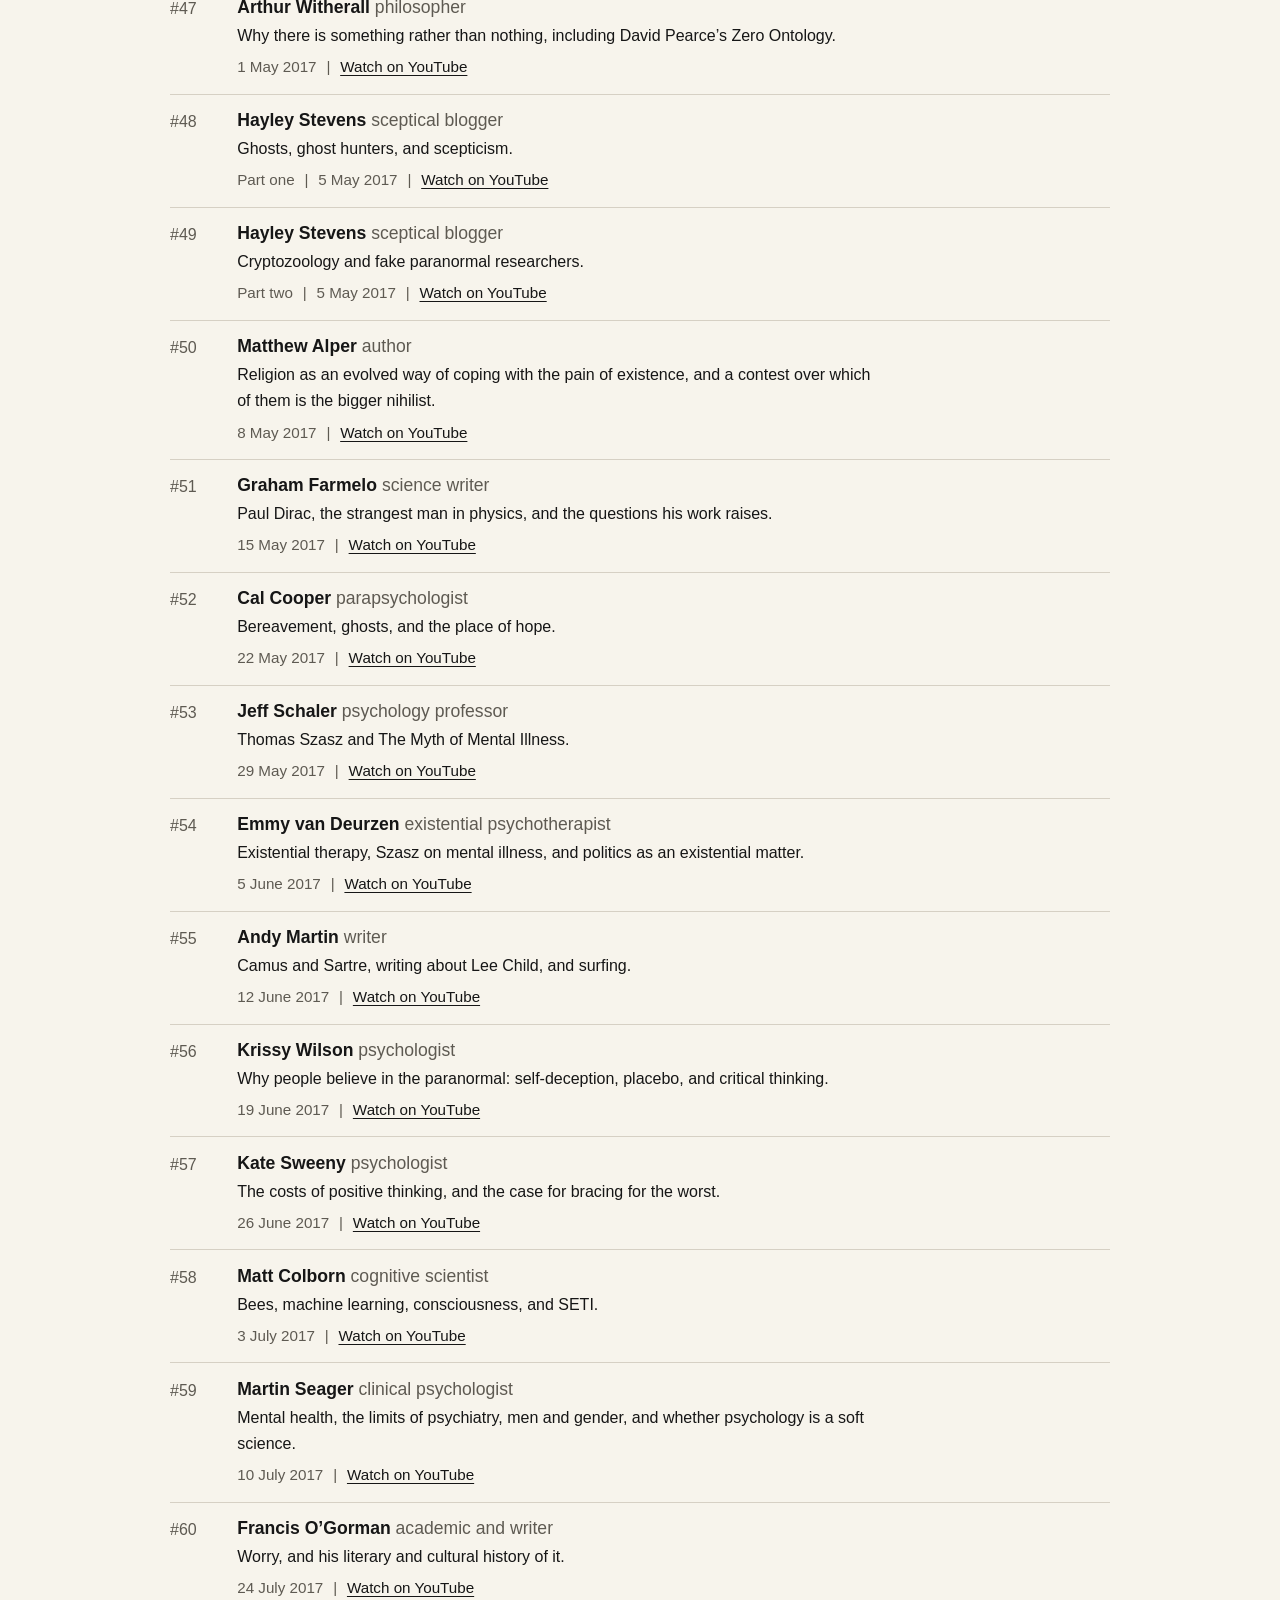
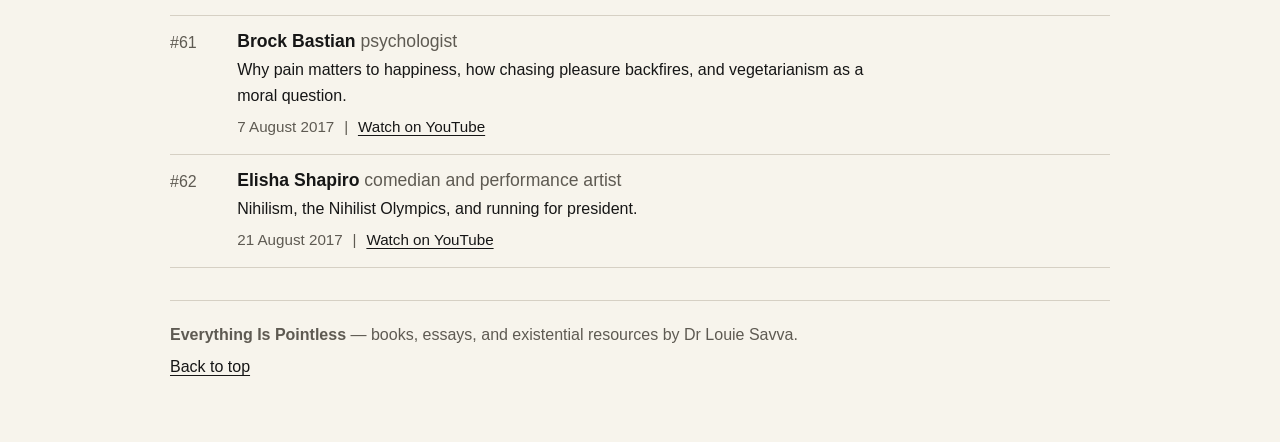
==== commit 9dead6db: "Add transcript search to the Conversations page - tools/build_search_index.py turns YouTube's automa" ====
--- a/conversations.html
+++ b/conversations.html
@@ -49,11 +49,25 @@
           The book <a href="/assets/the_existential_files.pdf"><em>The Existential Files</em></a> grew out of these conversations.
           The recordings themselves are all on <a href="https://www.youtube.com/@LouieSavva">YouTube</a>.
         </p>
+        <form class="search" id="search" role="search" data-index="data/search-index.json" hidden>
+          <label for="q">Search what was said</label>
+          <div class="search-row">
+            <input id="q" name="q" type="search" placeholder="free will, death, Camus…" autocomplete="off" />
+            <button type="submit">Search</button>
+          </div>
+          <p class="small-note">
+            Searches YouTube’s automatic captions for 57 of the 62 episodes, so expect the odd
+            mishearing. Each result links to that moment in the video.
+          </p>
+        </form>
+        <p id="search-status" class="search-status" aria-live="polite"></p>
+        <ol id="search-results" class="search-results" hidden></ol>
+        <h2 class="list-title">All episodes</h2>
         <ol class="episode-list">
           <li class="episode" id="ep-1">
             <p class="ep-num">#1</p>
             <div class="ep-body">
-              <h2><span class="ep-guest">Louie and Matthew</span> <span class="ep-role">no guest</span></h2>
+              <h3><span class="ep-guest">Louie and Matthew</span> <span class="ep-role">no guest</span></h3>
               <p>The first episode. Can science answer existential questions? And does the universe wear knickers?</p>
               <p class="meta"><a href="https://www.youtube.com/watch?v=biCtxUpW6VA">Watch on YouTube</a></p>
             </div>
@@ -61,7 +75,7 @@
           <li class="episode" id="ep-2">
             <p class="ep-num">#2</p>
             <div class="ep-body">
-              <h2><span class="ep-guest">Louie and Matthew</span> <span class="ep-role">no guest</span></h2>
+              <h3><span class="ep-guest">Louie and Matthew</span> <span class="ep-role">no guest</span></h3>
               <p>Existentialism and the nature of existence; the Necker cube and the illusion of “you”.</p>
               <p class="meta"><a href="https://www.youtube.com/watch?v=yV7cxSpmbVE">Watch on YouTube</a></p>
             </div>
@@ -69,7 +83,7 @@
           <li class="episode" id="ep-3">
             <p class="ep-num">#3</p>
             <div class="ep-body">
-              <h2><span class="ep-guest">Louie and Matthew</span> <span class="ep-role">no guest</span></h2>
+              <h3><span class="ep-guest">Louie and Matthew</span> <span class="ep-role">no guest</span></h3>
               <p>Evolution on God’s toilet, hedonism, and what sets humans apart from other animals: the narrative self.</p>
               <p class="meta"><a href="https://www.youtube.com/watch?v=tue8_gEglJk">Watch on YouTube</a></p>
             </div>
@@ -77,7 +91,7 @@
           <li class="episode" id="ep-4">
             <p class="ep-num">#4</p>
             <div class="ep-body">
-              <h2><span class="ep-guest">Louie and Matthew</span> <span class="ep-role">no guest</span></h2>
+              <h3><span class="ep-guest">Louie and Matthew</span> <span class="ep-role">no guest</span></h3>
               <p>Memes, language and evolution.</p>
               <p class="meta"><a href="https://www.youtube.com/watch?v=1L8nYIf5di0">Watch on YouTube</a></p>
             </div>
@@ -85,7 +99,7 @@
           <li class="episode" id="ep-5">
             <p class="ep-num">#5</p>
             <div class="ep-body">
-              <h2><span class="ep-guest">Louie and Matthew</span> <span class="ep-role">no guest</span></h2>
+              <h3><span class="ep-guest">Louie and Matthew</span> <span class="ep-role">no guest</span></h3>
               <p>More on the evolution of the brain. Also Cher, and armpit farting.</p>
               <p class="meta"><a href="https://www.youtube.com/watch?v=0KkZu_0TvMs">Watch on YouTube</a></p>
             </div>
@@ -93,7 +107,7 @@
           <li class="episode" id="ep-6">
             <p class="ep-num">#6</p>
             <div class="ep-body">
-              <h2><span class="ep-guest">Louie and Matthew</span> <span class="ep-role">no guest</span></h2>
+              <h3><span class="ep-guest">Louie and Matthew</span> <span class="ep-role">no guest</span></h3>
               <p>What it means to be an existential being.</p>
               <p class="meta"><a href="https://www.youtube.com/watch?v=ZO-usLC-67Y">Watch on YouTube</a></p>
             </div>
@@ -101,7 +115,7 @@
           <li class="episode" id="ep-7">
             <p class="ep-num">#7</p>
             <div class="ep-body">
-              <h2><span class="ep-guest">Louie and Matthew</span> <span class="ep-role">no guest</span></h2>
+              <h3><span class="ep-guest">Louie and Matthew</span> <span class="ep-role">no guest</span></h3>
               <p>Blogging, a parapsychology PhD, the psychic beetle, misunderstandings about this site, why monkeys and fish still exist, and Darwin’s voyage on the Beagle.</p>
               <p class="meta"><a href="https://www.youtube.com/watch?v=5U2Ox-q_cG0">Watch on YouTube</a></p>
             </div>
@@ -109,7 +123,7 @@
           <li class="episode" id="ep-8">
             <p class="ep-num">#8</p>
             <div class="ep-body">
-              <h2><span class="ep-guest">Louie and Matthew</span> <span class="ep-role">no guest</span></h2>
+              <h3><span class="ep-guest">Louie and Matthew</span> <span class="ep-role">no guest</span></h3>
               <p>Altruism, social animals like ants, The Selfish Gene, and how genetic errors get passed on.</p>
               <p class="meta"><a href="https://www.youtube.com/watch?v=YtE32JqnSR8">Watch on YouTube</a></p>
             </div>
@@ -117,7 +131,7 @@
           <li class="episode" id="ep-9">
             <p class="ep-num">#9</p>
             <div class="ep-body">
-              <h2><span class="ep-guest">Louie and Matthew</span> <span class="ep-role">no guest</span></h2>
+              <h3><span class="ep-guest">Louie and Matthew</span> <span class="ep-role">no guest</span></h3>
               <p>Waking up and living the life; work and the right to be lazy; utopias and H.G. Wells; group psychology, Machiavellian intelligence and social loafing.</p>
               <p class="meta">Contains swearing <span class="sep">|</span> <a href="https://www.youtube.com/watch?v=S8FJ_QxZ21Q">Watch on YouTube</a></p>
             </div>
@@ -125,7 +139,7 @@
           <li class="episode" id="ep-10">
             <p class="ep-num">#10</p>
             <div class="ep-body">
-              <h2><span class="ep-guest">Louie and Matthew</span> <span class="ep-role">no guest</span></h2>
+              <h3><span class="ep-guest">Louie and Matthew</span> <span class="ep-role">no guest</span></h3>
               <p>What counts as offensive: swearing and the salacious.</p>
               <p class="meta">Contains swearing <span class="sep">|</span> <a href="https://www.youtube.com/watch?v=XV6w9XqpcoE">Watch on YouTube</a></p>
             </div>
@@ -133,7 +147,7 @@
           <li class="episode" id="ep-11">
             <p class="ep-num">#11</p>
             <div class="ep-body">
-              <h2><span class="ep-guest">Louie and Matthew</span> <span class="ep-role">no guest</span></h2>
+              <h3><span class="ep-guest">Louie and Matthew</span> <span class="ep-role">no guest</span></h3>
               <p>A Groundhog Day episode.</p>
               <p class="meta"><a href="https://www.youtube.com/watch?v=9JCpfxoftPE">Watch on YouTube</a></p>
             </div>
@@ -141,7 +155,7 @@
           <li class="episode" id="ep-12">
             <p class="ep-num">#12</p>
             <div class="ep-body">
-              <h2><span class="ep-guest">Louie and Matthew</span> <span class="ep-role">no guest</span></h2>
+              <h3><span class="ep-guest">Louie and Matthew</span> <span class="ep-role">no guest</span></h3>
               <p>Coincidences, and the man who paints the future.</p>
               <p class="meta"><a href="https://www.youtube.com/watch?v=oqMvduzLGos">Watch on YouTube</a> <span class="sep">|</span> <a href="https://www.youtube.com/watch?v=jRJipbxRi-k">Addendum on coincidences</a></p>
             </div>
@@ -149,7 +163,7 @@
           <li class="episode" id="ep-13">
             <p class="ep-num">#13</p>
             <div class="ep-body">
-              <h2><span class="ep-guest">Louie and Matthew</span> <span class="ep-role">no guest</span></h2>
+              <h3><span class="ep-guest">Louie and Matthew</span> <span class="ep-role">no guest</span></h3>
               <p>Artificial intelligence, the game SOMA, the ethics of experimenting on consciousness, and existential questions seen through the mind of an AI.</p>
               <p class="meta"><a href="https://www.youtube.com/watch?v=9CjeQ9PCO9E">Watch on YouTube</a></p>
             </div>
@@ -157,7 +171,7 @@
           <li class="episode" id="ep-14">
             <p class="ep-num">#14</p>
             <div class="ep-body">
-              <h2><span class="ep-guest">Louie and Matthew</span> <span class="ep-role">no guest</span></h2>
+              <h3><span class="ep-guest">Louie and Matthew</span> <span class="ep-role">no guest</span></h3>
               <p>What is the point of all these episodes? Existential angst, travel, risk and gambling, and the academic daily grind.</p>
               <p class="meta"><a href="https://www.youtube.com/watch?v=jJ6T4jSNO0o">Watch on YouTube</a></p>
             </div>
@@ -165,7 +179,7 @@
           <li class="episode" id="ep-15">
             <p class="ep-num">#15</p>
             <div class="ep-body">
-              <h2><span class="ep-guest">Louie and Matthew</span> <span class="ep-role">no guest</span></h2>
+              <h3><span class="ep-guest">Louie and Matthew</span> <span class="ep-role">no guest</span></h3>
               <p>Academic parapsychology versus paranormal television: Most Haunted, Derek Acorah, The Blair Witch Project, and sceptics.</p>
               <p class="meta"><a href="https://www.youtube.com/watch?v=d5JqRHH8UzQ">Watch on YouTube</a></p>
             </div>
@@ -173,7 +187,7 @@
           <li class="episode" id="ep-16">
             <p class="ep-num">#16</p>
             <div class="ep-body">
-              <h2><span class="ep-guest">Louie and Matthew</span> <span class="ep-role">no guest</span></h2>
+              <h3><span class="ep-guest">Louie and Matthew</span> <span class="ep-role">no guest</span></h3>
               <p>The overview effect, the pale blue dot, and how a change of perspective changes the existential questions.</p>
               <p class="meta"><a href="https://www.youtube.com/watch?v=FLMMse2tCXg">Watch on YouTube</a></p>
             </div>
@@ -181,7 +195,7 @@
           <li class="episode" id="ep-17">
             <p class="ep-num">#17</p>
             <div class="ep-body">
-              <h2><span class="ep-guest">Louie and Matthew</span> <span class="ep-role">no guest</span></h2>
+              <h3><span class="ep-guest">Louie and Matthew</span> <span class="ep-role">no guest</span></h3>
               <p>A Valentine’s Day special on the origin of love.</p>
               <p class="meta">Part one <span class="sep">|</span> <a href="https://www.youtube.com/watch?v=b3J0GsjD16U">Watch on YouTube</a></p>
             </div>
@@ -189,7 +203,7 @@
           <li class="episode" id="ep-18">
             <p class="ep-num">#18</p>
             <div class="ep-body">
-              <h2><span class="ep-guest">Louie and Matthew</span> <span class="ep-role">no guest</span></h2>
+              <h3><span class="ep-guest">Louie and Matthew</span> <span class="ep-role">no guest</span></h3>
               <p>Love continued: courtly, contemporary, platonic and existential love, kinship, sex and sexuality.</p>
               <p class="meta">Part two <span class="sep">|</span> <a href="https://www.youtube.com/watch?v=09BDTh0FnoQ">Watch on YouTube</a></p>
             </div>
@@ -197,7 +211,7 @@
           <li class="episode" id="ep-19">
             <p class="ep-num">#19</p>
             <div class="ep-body">
-              <h2><span class="ep-guest">Louie and Matthew</span> <span class="ep-role">no guest</span></h2>
+              <h3><span class="ep-guest">Louie and Matthew</span> <span class="ep-role">no guest</span></h3>
               <p>God and whether it exists, and why the universe exists at all.</p>
               <p class="meta"><a href="https://www.youtube.com/watch?v=hZ5F1GWCIjk">Watch on YouTube</a></p>
             </div>
@@ -205,7 +219,7 @@
           <li class="episode" id="ep-20">
             <p class="ep-num">#20</p>
             <div class="ep-body">
-              <h2><span class="ep-guest">Taner Edis</span> <span class="ep-role">physicist and sceptic</span></h2>
+              <h3><span class="ep-guest">Taner Edis</span> <span class="ep-role">physicist and sceptic</span></h3>
               <p>Why the universe exists, and whether that is even a fair question to ask of it.</p>
               <p class="meta">Part one <span class="sep">|</span> <a href="https://www.youtube.com/watch?v=ieuoZCOa9nw">Watch on YouTube</a></p>
             </div>
@@ -213,7 +227,7 @@
           <li class="episode" id="ep-21">
             <p class="ep-num">#21</p>
             <div class="ep-body">
-              <h2><span class="ep-guest">Taner Edis</span> <span class="ep-role">physicist and sceptic</span></h2>
+              <h3><span class="ep-guest">Taner Edis</span> <span class="ep-role">physicist and sceptic</span></h3>
               <p>The university course he teaches on “Weird Science”, and parapsychology.</p>
               <p class="meta">Part two <span class="sep">|</span> <a href="https://www.youtube.com/watch?v=NEgXNQZz6rs">Watch on YouTube</a></p>
             </div>
@@ -221,7 +235,7 @@
           <li class="episode" id="ep-22">
             <p class="ep-num">#22</p>
             <div class="ep-body">
-              <h2><span class="ep-guest">Louie and Matthew</span> <span class="ep-role">no guest</span></h2>
+              <h3><span class="ep-guest">Louie and Matthew</span> <span class="ep-role">no guest</span></h3>
               <p>Light from the sun, photons, the two ways people react to facts, the drunkard’s walk and random processes.</p>
               <p class="meta"><a href="https://www.youtube.com/watch?v=OgYxm3jPTGM">Watch on YouTube</a></p>
             </div>
@@ -229,7 +243,7 @@
           <li class="episode" id="ep-23">
             <p class="ep-num">#23</p>
             <div class="ep-body">
-              <h2><span class="ep-guest">Peter Hankins</span> <span class="ep-role">author of the blog Conscious Entities</span></h2>
+              <h3><span class="ep-guest">Peter Hankins</span> <span class="ep-role">author of the blog Conscious Entities</span></h3>
               <p>The mysteries of consciousness, and the hard and soft problems.</p>
               <p class="meta">Part one <span class="sep">|</span> <time datetime="2017-02-25">25 February 2017</time> <span class="sep">|</span> <a href="https://www.youtube.com/watch?v=dICuMNnUvtQ">Watch on YouTube</a></p>
             </div>
@@ -237,7 +251,7 @@
           <li class="episode" id="ep-24">
             <p class="ep-num">#24</p>
             <div class="ep-body">
-              <h2><span class="ep-guest">Peter Hankins</span> <span class="ep-role">author of the blog Conscious Entities</span></h2>
+              <h3><span class="ep-guest">Peter Hankins</span> <span class="ep-role">author of the blog Conscious Entities</span></h3>
               <p>The Brain Preservation Foundation, uploading a brain to a computer, and why the universe exists.</p>
               <p class="meta">Part two <span class="sep">|</span> <time datetime="2017-02-25">25 February 2017</time> <span class="sep">|</span> <a href="https://www.youtube.com/watch?v=A0CiN4UYfis">Watch on YouTube</a></p>
             </div>
@@ -245,7 +259,7 @@
           <li class="episode" id="ep-25">
             <p class="ep-num">#25</p>
             <div class="ep-body">
-              <h2><span class="ep-guest">Louie and Matthew</span> <span class="ep-role">no guest</span></h2>
+              <h3><span class="ep-guest">Louie and Matthew</span> <span class="ep-role">no guest</span></h3>
               <p>Positive psychology, a subject close to Matthew’s heart. What is it, is it science, and can it improve people’s lives?</p>
               <p class="meta">Part one <span class="sep">|</span> <time datetime="2017-03-01">1 March 2017</time> <span class="sep">|</span> <a href="https://www.youtube.com/watch?v=Dq-I5UgeFGs">Watch on YouTube</a></p>
             </div>
@@ -253,7 +267,7 @@
           <li class="episode" id="ep-26">
             <p class="ep-num">#26</p>
             <div class="ep-body">
-              <h2><span class="ep-guest">Louie and Matthew</span> <span class="ep-role">no guest</span></h2>
+              <h3><span class="ep-guest">Louie and Matthew</span> <span class="ep-role">no guest</span></h3>
               <p>Positive psychology continued, and whether life is worth living.</p>
               <p class="meta">Part two <span class="sep">|</span> <time datetime="2017-03-03">3 March 2017</time> <span class="sep">|</span> <a href="https://www.youtube.com/watch?v=7CZV1-dF0rE">Watch on YouTube</a></p>
             </div>
@@ -261,7 +275,7 @@
           <li class="episode" id="ep-27">
             <p class="ep-num">#27</p>
             <div class="ep-body">
-              <h2><span class="ep-guest">Nick Brown</span> <span class="ep-role">PhD student and critic</span></h2>
+              <h3><span class="ep-guest">Nick Brown</span> <span class="ep-role">PhD student and critic</span></h3>
               <p>His critique of positive psychology, including the critical positivity ratio.</p>
               <p class="meta"><time datetime="2017-03-03">3 March 2017</time> <span class="sep">|</span> <a href="https://www.youtube.com/watch?v=XM3Ixon34V8">Watch on YouTube</a></p>
             </div>
@@ -269,7 +283,7 @@
           <li class="episode" id="ep-28">
             <p class="ep-num">#28</p>
             <div class="ep-body">
-              <h2><span class="ep-guest">Itai Ivtzan</span> <span class="ep-role">positive psychologist</span></h2>
+              <h3><span class="ep-guest">Itai Ivtzan</span> <span class="ep-role">positive psychologist</span></h3>
               <p>Positive psychology, PhDs, Viktor Frankl, growth, and second wave positive psychology.</p>
               <p class="meta">Part one <span class="sep">|</span> <time datetime="2017-03-06">6 March 2017</time> <span class="sep">|</span> <a href="https://www.youtube.com/watch?v=QzxqU4Na2Yo">Watch on YouTube</a></p>
             </div>
@@ -277,7 +291,7 @@
           <li class="episode" id="ep-29">
             <p class="ep-num">#29</p>
             <div class="ep-body">
-              <h2><span class="ep-guest">Itai Ivtzan</span> <span class="ep-role">positive psychologist</span></h2>
+              <h3><span class="ep-guest">Itai Ivtzan</span> <span class="ep-role">positive psychologist</span></h3>
               <p>More on PhDs, parapsychology, and the meaning of life.</p>
               <p class="meta">Part two <span class="sep">|</span> <time datetime="2017-03-06">6 March 2017</time> <span class="sep">|</span> <a href="https://www.youtube.com/watch?v=Bq6in1vE-ok">Watch on YouTube</a></p>
             </div>
@@ -285,7 +299,7 @@
           <li class="episode" id="ep-30">
             <p class="ep-num">#30</p>
             <div class="ep-body">
-              <h2><span class="ep-guest">Oren Harman</span> <span class="ep-role">historian of science</span></h2>
+              <h3><span class="ep-guest">Oren Harman</span> <span class="ep-role">historian of science</span></h3>
               <p>The Price of Altruism: the extraordinary and ultimately sad story of George Price, and his own take on existentialism.</p>
               <p class="meta"><time datetime="2017-03-09">9 March 2017</time> <span class="sep">|</span> <a href="https://www.youtube.com/watch?v=lXnAdA9YSQU">Watch on YouTube</a></p>
             </div>
@@ -293,7 +307,7 @@
           <li class="episode" id="ep-31">
             <p class="ep-num">#31</p>
             <div class="ep-body">
-              <h2><span class="ep-guest">Louie and Matthew</span> <span class="ep-role">no guest</span></h2>
+              <h3><span class="ep-guest">Louie and Matthew</span> <span class="ep-role">no guest</span></h3>
               <p>The Million Dollar Psychic, paranormal experiences, and UFOs.</p>
               <p class="meta"><time datetime="2017-03-13">13 March 2017</time> <span class="sep">|</span> <a href="https://www.youtube.com/watch?v=734KlB55U2I">Watch on YouTube</a></p>
             </div>
@@ -301,7 +315,7 @@
           <li class="episode" id="ep-32">
             <p class="ep-num">#32</p>
             <div class="ep-body">
-              <h2><span class="ep-guest">Chris French</span> <span class="ep-role">anomalistic psychologist</span></h2>
+              <h3><span class="ep-guest">Chris French</span> <span class="ep-role">anomalistic psychologist</span></h3>
               <p>Anomalistic psychology and parapsychology, with Louie’s old PhD supervisor.</p>
               <p class="meta">Part one <span class="sep">|</span> <time datetime="2017-03-17">17 March 2017</time> <span class="sep">|</span> <a href="https://www.youtube.com/watch?v=5dHnIAFjcJk">Watch on YouTube</a></p>
             </div>
@@ -309,7 +323,7 @@
           <li class="episode" id="ep-33">
             <p class="ep-num">#33</p>
             <div class="ep-body">
-              <h2><span class="ep-guest">Chris French</span> <span class="ep-role">anomalistic psychologist</span></h2>
+              <h3><span class="ep-guest">Chris French</span> <span class="ep-role">anomalistic psychologist</span></h3>
               <p>More anomalistic psychology and parapsychology, then positive psychology and the meaning of life.</p>
               <p class="meta">Part two <span class="sep">|</span> <time datetime="2017-03-17">17 March 2017</time> <span class="sep">|</span> <a href="https://www.youtube.com/watch?v=gQ-JLxlTGsA">Watch on YouTube</a></p>
             </div>
@@ -317,7 +331,7 @@
           <li class="episode" id="ep-34">
             <p class="ep-num">#34</p>
             <div class="ep-body">
-              <h2><span class="ep-guest">Susan Blackmore</span> <span class="ep-role">psychologist</span></h2>
+              <h3><span class="ep-guest">Susan Blackmore</span> <span class="ep-role">psychologist</span></h3>
               <p>Memes and tremes, technology and AI, consciousness and the self, drugs, hallucinations and altered states.</p>
               <p class="meta"><time datetime="2017-03-25">25 March 2017</time> <span class="sep">|</span> <a href="https://www.youtube.com/watch?v=QuB0-Cvergg">Watch on YouTube</a></p>
             </div>
@@ -325,7 +339,7 @@
           <li class="episode" id="ep-35">
             <p class="ep-num">#35</p>
             <div class="ep-body">
-              <h2><span class="ep-guest">Yannick Jacob</span> <span class="ep-role">existential coach</span></h2>
+              <h3><span class="ep-guest">Yannick Jacob</span> <span class="ep-role">existential coach</span></h3>
               <p>Suspicions about positive psychology, belief in God, spirituality, and existentialism.</p>
               <p class="meta">Part one <span class="sep">|</span> <time datetime="2017-03-29">29 March 2017</time> <span class="sep">|</span> <a href="https://www.youtube.com/watch?v=5ZiF2S31DrE">Watch on YouTube</a></p>
             </div>
@@ -333,7 +347,7 @@
           <li class="episode" id="ep-36">
             <p class="ep-num">#36</p>
             <div class="ep-body">
-              <h2><span class="ep-guest">Yannick Jacob</span> <span class="ep-role">existential coach</span></h2>
+              <h3><span class="ep-guest">Yannick Jacob</span> <span class="ep-role">existential coach</span></h3>
               <p>Who counts as an existential being, existential coaching, flow, risk and happiness, and how to live.</p>
               <p class="meta">Part two <span class="sep">|</span> <time datetime="2017-03-29">29 March 2017</time> <span class="sep">|</span> <a href="https://www.youtube.com/watch?v=c6lnH1sStbk">Watch on YouTube</a></p>
             </div>
@@ -341,7 +355,7 @@
           <li class="episode" id="ep-37">
             <p class="ep-num">#37</p>
             <div class="ep-body">
-              <h2><span class="ep-guest">R. Scott Bakker</span> <span class="ep-role">fantasy novelist</span></h2>
+              <h3><span class="ep-guest">R. Scott Bakker</span> <span class="ep-role">fantasy novelist</span></h3>
               <p>His paper On Alien Philosophy, blind brain theory, and consciousness.</p>
               <p class="meta"><time datetime="2017-04-03">3 April 2017</time> <span class="sep">|</span> <a href="https://www.youtube.com/watch?v=ko0ZJ2x-Dw8">Watch on YouTube</a></p>
             </div>
@@ -349,7 +363,7 @@
           <li class="episode" id="ep-38">
             <p class="ep-num">#38</p>
             <div class="ep-body">
-              <h2><span class="ep-guest">Louie and Matthew</span> <span class="ep-role">no guest</span></h2>
+              <h3><span class="ep-guest">Louie and Matthew</span> <span class="ep-role">no guest</span></h3>
               <p>Existential crises, nihilism and secular humanism.</p>
               <p class="meta"><time datetime="2017-04-09">9 April 2017</time> <span class="sep">|</span> <a href="https://www.youtube.com/watch?v=MygMKZU7nkI">Watch on YouTube</a></p>
             </div>
@@ -357,7 +371,7 @@
           <li class="episode" id="ep-39">
             <p class="ep-num">#39</p>
             <div class="ep-body">
-              <h2><span class="ep-guest">Louie and Matthew</span> <span class="ep-role">no guest</span></h2>
+              <h3><span class="ep-guest">Louie and Matthew</span> <span class="ep-role">no guest</span></h3>
               <p>Louie’s essay Misery in the Brain of the Earth Ape: biology and existence, the past and identity, and evolution.</p>
               <p class="meta">Part one <span class="sep">|</span> <time datetime="2017-04-09">9 April 2017</time> <span class="sep">|</span> <a href="https://www.youtube.com/watch?v=XNml1iID4Fw">Watch on YouTube</a></p>
             </div>
@@ -365,7 +379,7 @@
           <li class="episode" id="ep-40">
             <p class="ep-num">#40</p>
             <div class="ep-body">
-              <h2><span class="ep-guest">Louie and Matthew</span> <span class="ep-role">no guest</span></h2>
+              <h3><span class="ep-guest">Louie and Matthew</span> <span class="ep-role">no guest</span></h3>
               <p>The essay continued: free will and determinism, existential responsibility, morality, genes and psychopathy.</p>
               <p class="meta">Part two <span class="sep">|</span> <time datetime="2017-04-09">9 April 2017</time> <span class="sep">|</span> <a href="https://www.youtube.com/watch?v=Bacu09iKlhc">Watch on YouTube</a></p>
             </div>
@@ -373,7 +387,7 @@
           <li class="episode" id="ep-41">
             <p class="ep-num">#41</p>
             <div class="ep-body">
-              <h2><span class="ep-guest">Elizabeth Grant</span> <span class="ep-role">a listener, possibly the only one</span></h2>
+              <h3><span class="ep-guest">Elizabeth Grant</span> <span class="ep-role">a listener, possibly the only one</span></h3>
               <p>How the podcast is going, artificial selection, kinds of nihilism, love, and objective truth.</p>
               <p class="meta">Part one <span class="sep">|</span> <time datetime="2017-04-14">14 April 2017</time> <span class="sep">|</span> <a href="https://www.youtube.com/watch?v=y0ZVcoUwU_U">Watch on YouTube</a></p>
             </div>
@@ -381,7 +395,7 @@
           <li class="episode" id="ep-42">
             <p class="ep-num">#42</p>
             <div class="ep-body">
-              <h2><span class="ep-guest">Elizabeth Grant</span> <span class="ep-role">a listener, possibly the only one</span></h2>
+              <h3><span class="ep-guest">Elizabeth Grant</span> <span class="ep-role">a listener, possibly the only one</span></h3>
               <p>Popper and falsifiability, Vygotsky, psychologists’ motives, and positive psychology and happiness.</p>
               <p class="meta">Part two <span class="sep">|</span> <time datetime="2017-04-14">14 April 2017</time> <span class="sep">|</span> <a href="https://www.youtube.com/watch?v=CsSQ7egu_dM">Watch on YouTube</a></p>
             </div>
@@ -389,7 +403,7 @@
           <li class="episode" id="ep-43">
             <p class="ep-num">#43</p>
             <div class="ep-body">
-              <h2><span class="ep-guest">John Marmysz</span> <span class="ep-role">philosopher</span></h2>
+              <h3><span class="ep-guest">John Marmysz</span> <span class="ep-role">philosopher</span></h3>
               <p>What nihilism actually is, humour as a response to it, and where existentialism fits.</p>
               <p class="meta">Part one <span class="sep">|</span> <time datetime="2017-04-18">18 April 2017</time> <span class="sep">|</span> <a href="https://www.youtube.com/watch?v=HnVS6QceQms">Watch on YouTube</a></p>
             </div>
@@ -397,7 +411,7 @@
           <li class="episode" id="ep-44">
             <p class="ep-num">#44</p>
             <div class="ep-body">
-              <h2><span class="ep-guest">John Marmysz</span> <span class="ep-role">philosopher</span></h2>
+              <h3><span class="ep-guest">John Marmysz</span> <span class="ep-role">philosopher</span></h3>
               <p>His novel The Nihilist, and nihilism in the cinema.</p>
               <p class="meta">Part two <span class="sep">|</span> <time datetime="2017-04-18">18 April 2017</time> <span class="sep">|</span> <a href="https://www.youtube.com/watch?v=WBCFNZrn7yc">Watch on YouTube</a></p>
             </div>
@@ -405,7 +419,7 @@
           <li class="episode" id="ep-45">
             <p class="ep-num">#45</p>
             <div class="ep-body">
-              <h2><span class="ep-guest">Louie and Matthew</span> <span class="ep-role">no guest</span></h2>
+              <h3><span class="ep-guest">Louie and Matthew</span> <span class="ep-role">no guest</span></h3>
               <p>Terrence Malick’s The Tree of Life, and what it says about existence.</p>
               <p class="meta"><time datetime="2017-04-24">24 April 2017</time> <span class="sep">|</span> <a href="https://www.youtube.com/watch?v=U3C9x1A3PMU">Watch on YouTube</a></p>
             </div>
@@ -413,7 +427,7 @@
           <li class="episode" id="ep-46">
             <p class="ep-num">#46</p>
             <div class="ep-body">
-              <h2><span class="ep-guest">Ann Winsper</span> <span class="ep-role">PhD researcher</span></h2>
+              <h3><span class="ep-guest">Ann Winsper</span> <span class="ep-role">PhD researcher</span></h3>
               <p>Ghost hunting, electronic voice phenomena, and the ordinary explanations behind them.</p>
               <p class="meta"><time datetime="2017-04-27">27 April 2017</time> <span class="sep">|</span> <a href="https://www.youtube.com/watch?v=ZOBKTsuPW28">Watch on YouTube</a></p>
             </div>
@@ -421,7 +435,7 @@
           <li class="episode" id="ep-47">
             <p class="ep-num">#47</p>
             <div class="ep-body">
-              <h2><span class="ep-guest">Arthur Witherall</span> <span class="ep-role">philosopher</span></h2>
+              <h3><span class="ep-guest">Arthur Witherall</span> <span class="ep-role">philosopher</span></h3>
               <p>Why there is something rather than nothing, including David Pearce’s Zero Ontology.</p>
               <p class="meta"><time datetime="2017-05-01">1 May 2017</time> <span class="sep">|</span> <a href="https://www.youtube.com/watch?v=zxVPxKUfSzU">Watch on YouTube</a></p>
             </div>
@@ -429,7 +443,7 @@
           <li class="episode" id="ep-48">
             <p class="ep-num">#48</p>
             <div class="ep-body">
-              <h2><span class="ep-guest">Hayley Stevens</span> <span class="ep-role">sceptical blogger</span></h2>
+              <h3><span class="ep-guest">Hayley Stevens</span> <span class="ep-role">sceptical blogger</span></h3>
               <p>Ghosts, ghost hunters, and scepticism.</p>
               <p class="meta">Part one <span class="sep">|</span> <time datetime="2017-05-05">5 May 2017</time> <span class="sep">|</span> <a href="https://www.youtube.com/watch?v=ip1mKORj-OE">Watch on YouTube</a></p>
             </div>
@@ -437,7 +451,7 @@
           <li class="episode" id="ep-49">
             <p class="ep-num">#49</p>
             <div class="ep-body">
-              <h2><span class="ep-guest">Hayley Stevens</span> <span class="ep-role">sceptical blogger</span></h2>
+              <h3><span class="ep-guest">Hayley Stevens</span> <span class="ep-role">sceptical blogger</span></h3>
               <p>Cryptozoology and fake paranormal researchers.</p>
               <p class="meta">Part two <span class="sep">|</span> <time datetime="2017-05-05">5 May 2017</time> <span class="sep">|</span> <a href="https://www.youtube.com/watch?v=obpWGyumu9Q">Watch on YouTube</a></p>
             </div>
@@ -445,7 +459,7 @@
           <li class="episode" id="ep-50">
             <p class="ep-num">#50</p>
             <div class="ep-body">
-              <h2><span class="ep-guest">Matthew Alper</span> <span class="ep-role">author</span></h2>
+              <h3><span class="ep-guest">Matthew Alper</span> <span class="ep-role">author</span></h3>
               <p>Religion as an evolved way of coping with the pain of existence, and a contest over which of them is the bigger nihilist.</p>
               <p class="meta"><time datetime="2017-05-08">8 May 2017</time> <span class="sep">|</span> <a href="https://www.youtube.com/watch?v=J3igKO7aWv0">Watch on YouTube</a></p>
             </div>
@@ -453,7 +467,7 @@
           <li class="episode" id="ep-51">
             <p class="ep-num">#51</p>
             <div class="ep-body">
-              <h2><span class="ep-guest">Graham Farmelo</span> <span class="ep-role">science writer</span></h2>
+              <h3><span class="ep-guest">Graham Farmelo</span> <span class="ep-role">science writer</span></h3>
               <p>Paul Dirac, the strangest man in physics, and the questions his work raises.</p>
               <p class="meta"><time datetime="2017-05-15">15 May 2017</time> <span class="sep">|</span> <a href="https://www.youtube.com/watch?v=LnXNUB7w55I">Watch on YouTube</a></p>
             </div>
@@ -461,7 +475,7 @@
           <li class="episode" id="ep-52">
             <p class="ep-num">#52</p>
             <div class="ep-body">
-              <h2><span class="ep-guest">Cal Cooper</span> <span class="ep-role">parapsychologist</span></h2>
+              <h3><span class="ep-guest">Cal Cooper</span> <span class="ep-role">parapsychologist</span></h3>
               <p>Bereavement, ghosts, and the place of hope.</p>
               <p class="meta"><time datetime="2017-05-22">22 May 2017</time> <span class="sep">|</span> <a href="https://www.youtube.com/watch?v=fwP7kb6sGuI">Watch on YouTube</a></p>
             </div>
@@ -469,7 +483,7 @@
           <li class="episode" id="ep-53">
             <p class="ep-num">#53</p>
             <div class="ep-body">
-              <h2><span class="ep-guest">Jeff Schaler</span> <span class="ep-role">psychology professor</span></h2>
+              <h3><span class="ep-guest">Jeff Schaler</span> <span class="ep-role">psychology professor</span></h3>
               <p>Thomas Szasz and The Myth of Mental Illness.</p>
               <p class="meta"><time datetime="2017-05-29">29 May 2017</time> <span class="sep">|</span> <a href="https://www.youtube.com/watch?v=KZ1bNDPzy3k">Watch on YouTube</a></p>
             </div>
@@ -477,7 +491,7 @@
           <li class="episode" id="ep-54">
             <p class="ep-num">#54</p>
             <div class="ep-body">
-              <h2><span class="ep-guest">Emmy van Deurzen</span> <span class="ep-role">existential psychotherapist</span></h2>
+              <h3><span class="ep-guest">Emmy van Deurzen</span> <span class="ep-role">existential psychotherapist</span></h3>
               <p>Existential therapy, Szasz on mental illness, and politics as an existential matter.</p>
               <p class="meta"><time datetime="2017-06-05">5 June 2017</time> <span class="sep">|</span> <a href="https://www.youtube.com/watch?v=BJVnzmnSDTM">Watch on YouTube</a></p>
             </div>
@@ -485,7 +499,7 @@
           <li class="episode" id="ep-55">
             <p class="ep-num">#55</p>
             <div class="ep-body">
-              <h2><span class="ep-guest">Andy Martin</span> <span class="ep-role">writer</span></h2>
+              <h3><span class="ep-guest">Andy Martin</span> <span class="ep-role">writer</span></h3>
               <p>Camus and Sartre, writing about Lee Child, and surfing.</p>
               <p class="meta"><time datetime="2017-06-12">12 June 2017</time> <span class="sep">|</span> <a href="https://www.youtube.com/watch?v=NE4B5w543W4">Watch on YouTube</a></p>
             </div>
@@ -493,7 +507,7 @@
           <li class="episode" id="ep-56">
             <p class="ep-num">#56</p>
             <div class="ep-body">
-              <h2><span class="ep-guest">Krissy Wilson</span> <span class="ep-role">psychologist</span></h2>
+              <h3><span class="ep-guest">Krissy Wilson</span> <span class="ep-role">psychologist</span></h3>
               <p>Why people believe in the paranormal: self-deception, placebo, and critical thinking.</p>
               <p class="meta"><time datetime="2017-06-19">19 June 2017</time> <span class="sep">|</span> <a href="https://www.youtube.com/watch?v=OlrkquUZTdY">Watch on YouTube</a></p>
             </div>
@@ -501,7 +515,7 @@
           <li class="episode" id="ep-57">
             <p class="ep-num">#57</p>
             <div class="ep-body">
-              <h2><span class="ep-guest">Kate Sweeny</span> <span class="ep-role">psychologist</span></h2>
+              <h3><span class="ep-guest">Kate Sweeny</span> <span class="ep-role">psychologist</span></h3>
               <p>The costs of positive thinking, and the case for bracing for the worst.</p>
               <p class="meta"><time datetime="2017-06-26">26 June 2017</time> <span class="sep">|</span> <a href="https://www.youtube.com/watch?v=6qfM-h--jms">Watch on YouTube</a></p>
             </div>
@@ -509,7 +523,7 @@
           <li class="episode" id="ep-58">
             <p class="ep-num">#58</p>
             <div class="ep-body">
-              <h2><span class="ep-guest">Matt Colborn</span> <span class="ep-role">cognitive scientist</span></h2>
+              <h3><span class="ep-guest">Matt Colborn</span> <span class="ep-role">cognitive scientist</span></h3>
               <p>Bees, machine learning, consciousness, and SETI.</p>
               <p class="meta"><time datetime="2017-07-03">3 July 2017</time> <span class="sep">|</span> <a href="https://www.youtube.com/watch?v=42s65yfR2_8">Watch on YouTube</a></p>
             </div>
@@ -517,7 +531,7 @@
           <li class="episode" id="ep-59">
             <p class="ep-num">#59</p>
             <div class="ep-body">
-              <h2><span class="ep-guest">Martin Seager</span> <span class="ep-role">clinical psychologist</span></h2>
+              <h3><span class="ep-guest">Martin Seager</span> <span class="ep-role">clinical psychologist</span></h3>
               <p>Mental health, the limits of psychiatry, men and gender, and whether psychology is a soft science.</p>
               <p class="meta"><time datetime="2017-07-10">10 July 2017</time> <span class="sep">|</span> <a href="https://www.youtube.com/watch?v=BVmwr3U_Uew">Watch on YouTube</a></p>
             </div>
@@ -525,7 +539,7 @@
           <li class="episode" id="ep-60">
             <p class="ep-num">#60</p>
             <div class="ep-body">
-              <h2><span class="ep-guest">Francis O’Gorman</span> <span class="ep-role">academic and writer</span></h2>
+              <h3><span class="ep-guest">Francis O’Gorman</span> <span class="ep-role">academic and writer</span></h3>
               <p>Worry, and his literary and cultural history of it.</p>
               <p class="meta"><time datetime="2017-07-24">24 July 2017</time> <span class="sep">|</span> <a href="https://www.youtube.com/watch?v=NsXYTXZS484">Watch on YouTube</a></p>
             </div>
@@ -533,7 +547,7 @@
           <li class="episode" id="ep-61">
             <p class="ep-num">#61</p>
             <div class="ep-body">
-              <h2><span class="ep-guest">Brock Bastian</span> <span class="ep-role">psychologist</span></h2>
+              <h3><span class="ep-guest">Brock Bastian</span> <span class="ep-role">psychologist</span></h3>
               <p>Why pain matters to happiness, how chasing pleasure backfires, and vegetarianism as a moral question.</p>
               <p class="meta"><time datetime="2017-08-07">7 August 2017</time> <span class="sep">|</span> <a href="https://www.youtube.com/watch?v=9roCzd1mM-4">Watch on YouTube</a></p>
             </div>
@@ -541,7 +555,7 @@
           <li class="episode" id="ep-62">
             <p class="ep-num">#62</p>
             <div class="ep-body">
-              <h2><span class="ep-guest">Elisha Shapiro</span> <span class="ep-role">comedian and performance artist</span></h2>
+              <h3><span class="ep-guest">Elisha Shapiro</span> <span class="ep-role">comedian and performance artist</span></h3>
               <p>Nihilism, the Nihilist Olympics, and running for president.</p>
               <p class="meta"><time datetime="2017-08-21">21 August 2017</time> <span class="sep">|</span> <a href="https://www.youtube.com/watch?v=jrMp6IAtIhM">Watch on YouTube</a></p>
             </div>
@@ -555,5 +569,6 @@
       <p><a href="#top">Back to top</a></p>
     </footer>
   </div>
+  <script src="assets/search.js" defer></script>
 </body>
 </html>
--- a/style.css
+++ b/style.css
@@ -272,7 +272,7 @@
   font-variant-numeric: tabular-nums;
 }
 
-.episode h2 {
+.episode h3 {
   margin: 0 0 0.25rem;
   font-size: 1.1rem;
   line-height: 1.3;
@@ -326,3 +326,124 @@
 .episode.stub {
   padding: 0.45rem 0;
 }
+
+/* Transcript search (only shown when JavaScript is available) */
+
+.search {
+  margin: 1.4rem 0 0.4rem;
+  padding: 1rem 0 0;
+  border-top: 1px solid var(--line);
+}
+
+.search label {
+  display: block;
+  margin-bottom: 0.4rem;
+  font-weight: 700;
+}
+
+.search-row {
+  display: flex;
+  gap: 0.5rem;
+  max-width: 34rem;
+}
+
+.search input {
+  flex: 1;
+  min-width: 0;
+  padding: 0.5rem 0.65rem;
+  font: inherit;
+  color: var(--ink);
+  background: #fffdf8;
+  border: 1px solid var(--line-strong);
+  border-radius: 0;
+}
+
+.search button {
+  padding: 0.5rem 1rem;
+  font: inherit;
+  color: var(--bg);
+  background: var(--ink);
+  border: 1px solid var(--ink);
+  border-radius: 0;
+  cursor: pointer;
+}
+
+.search input:focus-visible,
+.search button:focus-visible {
+  outline: 2px solid var(--ink);
+  outline-offset: 2px;
+}
+
+.search .small-note {
+  margin: 0.5rem 0 0;
+}
+
+.search-status {
+  margin: 0.8rem 0 0;
+  color: var(--muted);
+}
+
+.search-status:empty {
+  display: none;
+}
+
+.search-results {
+  list-style: none;
+  margin: 0.6rem 0 0;
+  padding: 0;
+  border-bottom: 1px solid var(--line);
+}
+
+.result {
+  padding: 0.8rem 0;
+  border-top: 1px solid var(--line);
+}
+
+.result h3 {
+  margin: 0 0 0.3rem;
+  font-size: 1.05rem;
+  line-height: 1.3;
+}
+
+.result h3 a {
+  text-decoration: none;
+}
+
+.result h3 a:hover {
+  text-decoration: underline;
+}
+
+.moments {
+  list-style: none;
+  margin: 0;
+  padding: 0;
+}
+
+.moments li {
+  margin: 0.35rem 0;
+  max-width: 72ch;
+  color: #2c2a26;
+}
+
+.ts {
+  display: inline-block;
+  min-width: 3.4rem;
+  font-variant-numeric: tabular-nums;
+}
+
+.result details summary {
+  cursor: pointer;
+  color: var(--muted);
+  margin-top: 0.2rem;
+}
+
+mark {
+  color: inherit;
+  background: #e9dfb8;
+  padding: 0 0.1em;
+}
+
+.list-title {
+  margin: 1.8rem 0 0;
+  font-size: 1.3rem;
+}
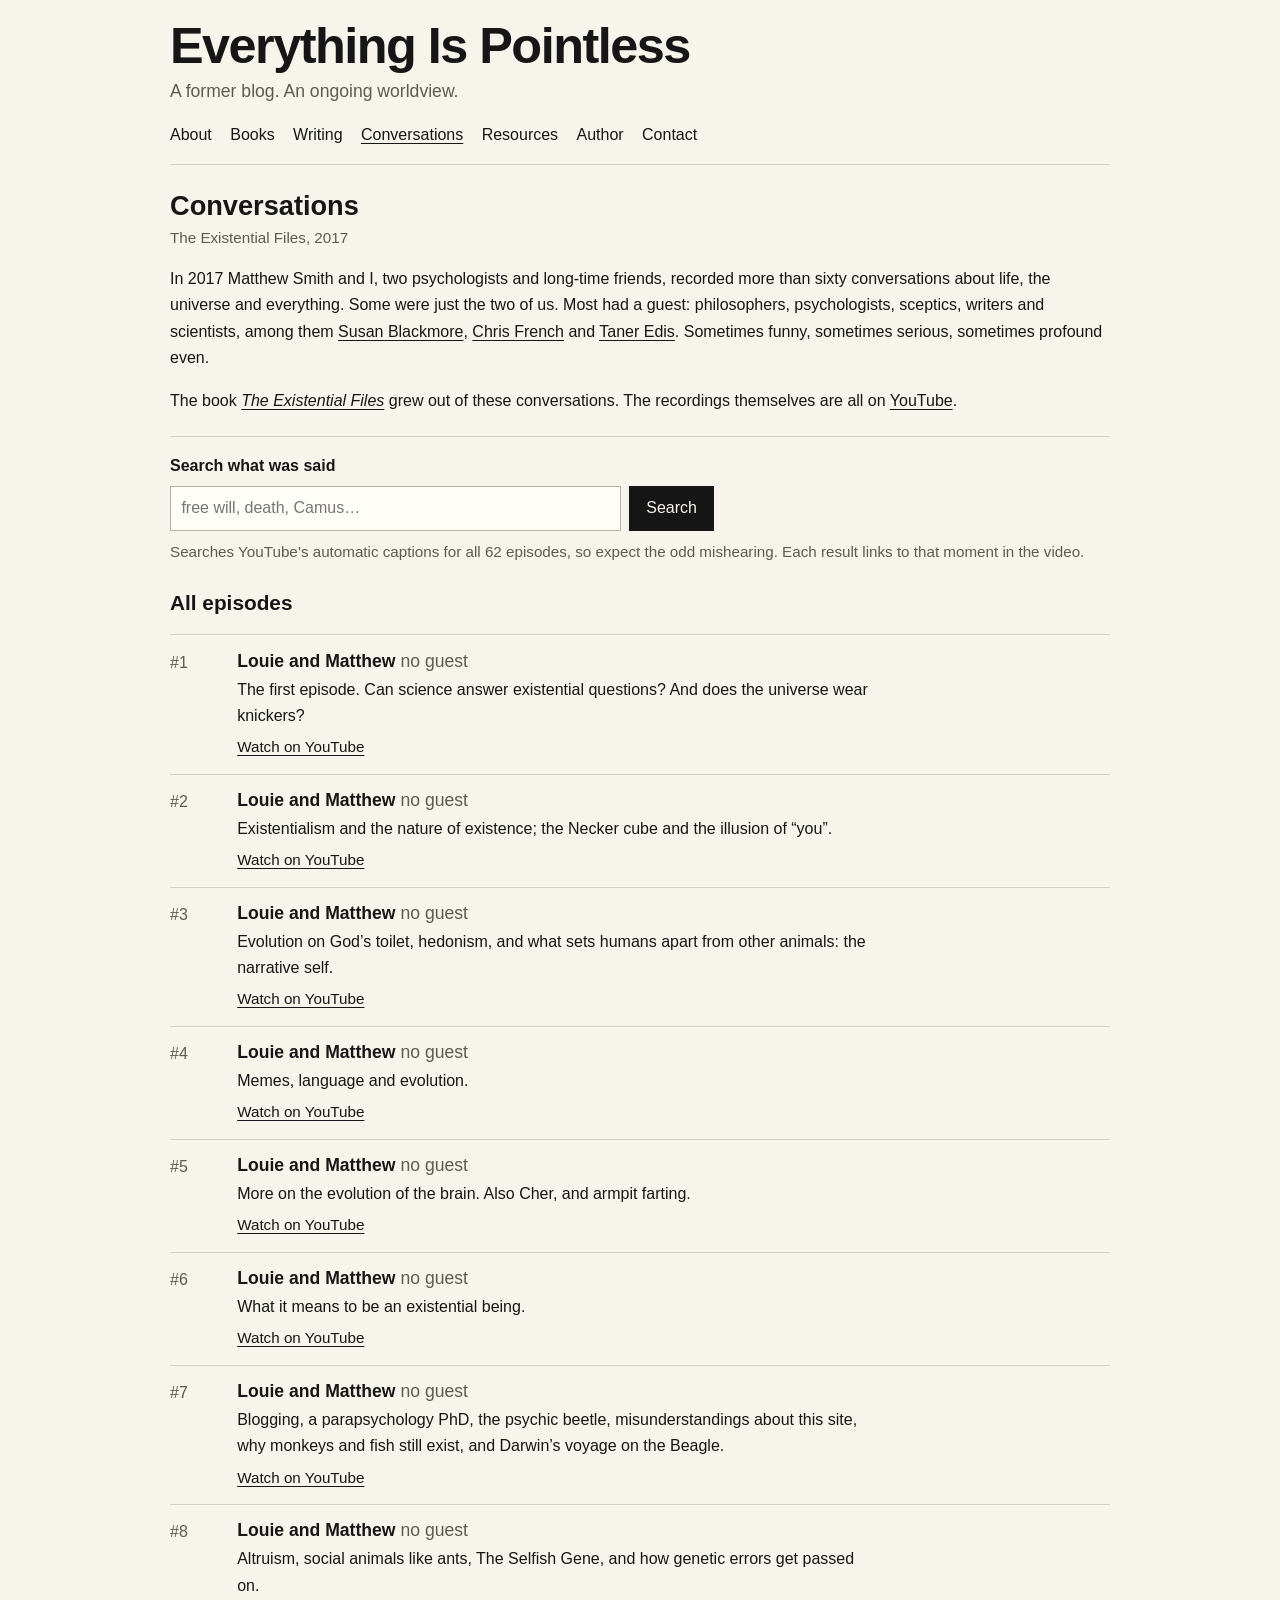
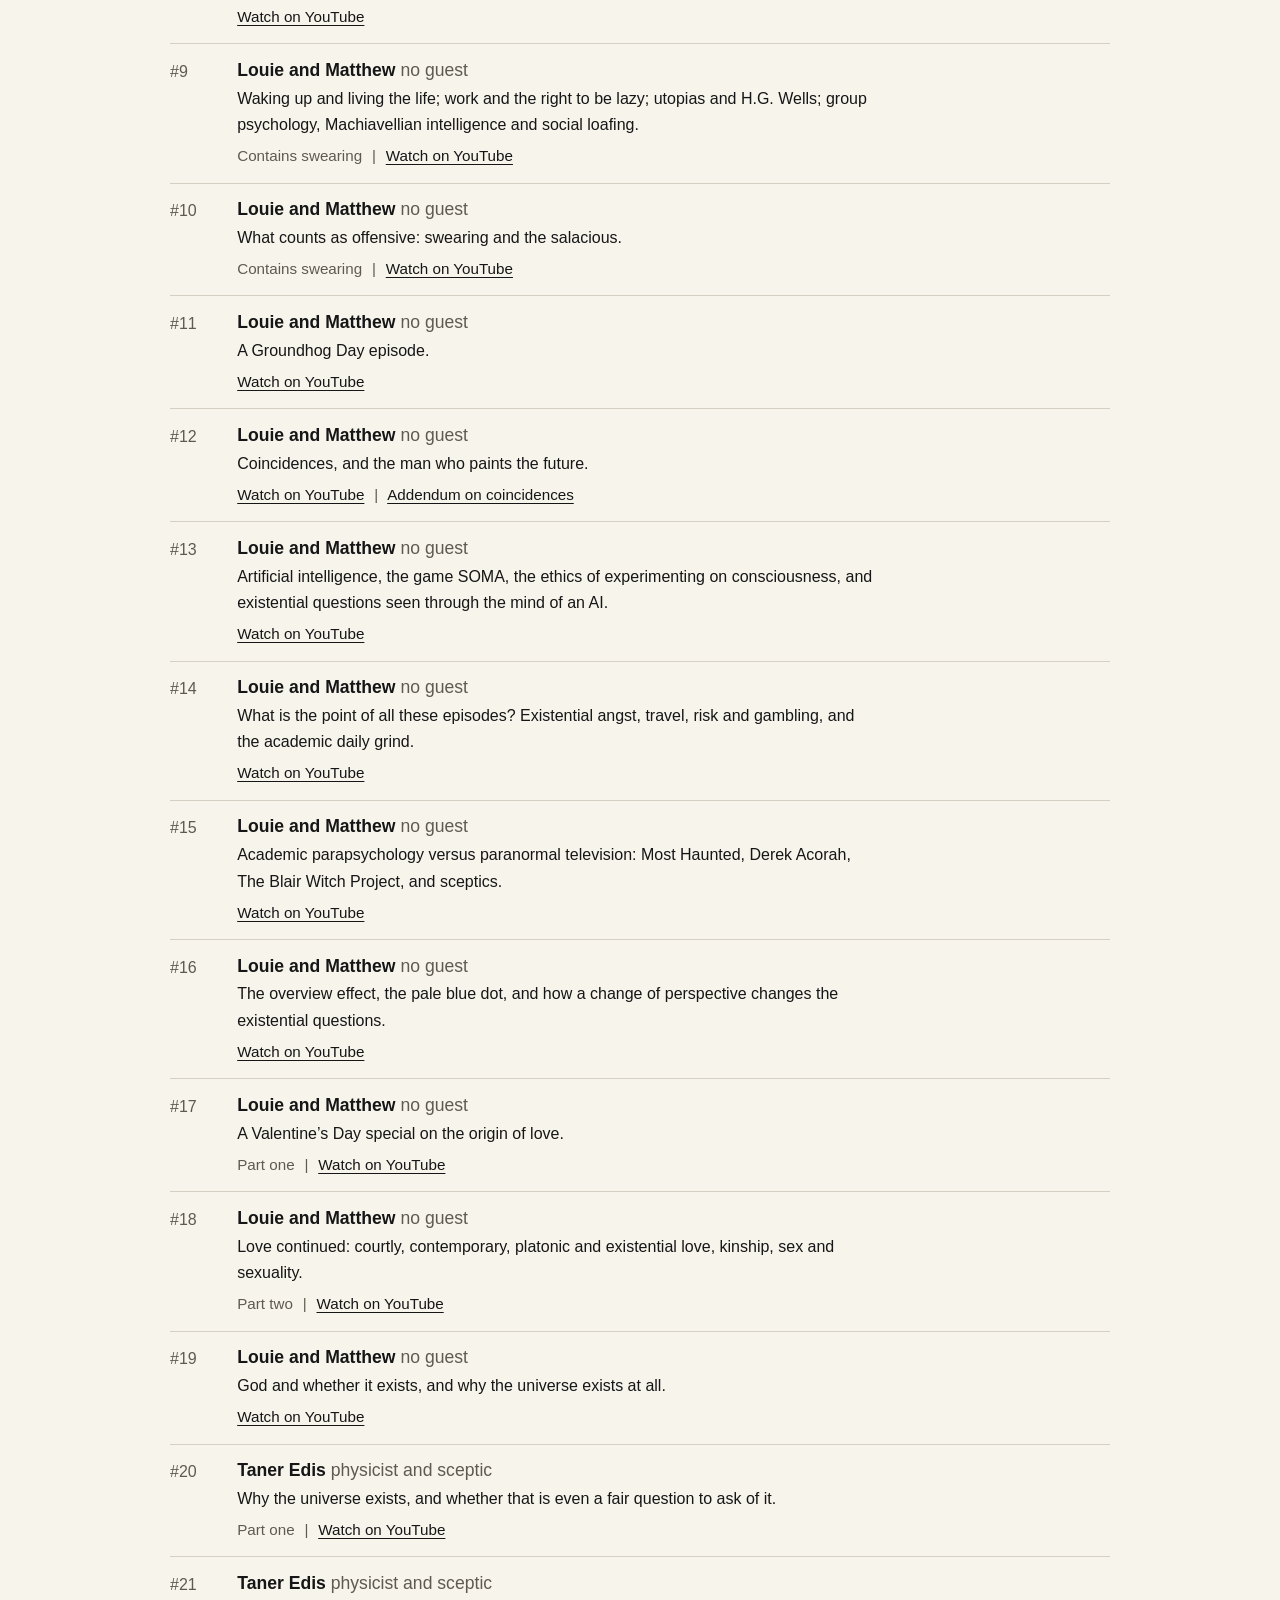
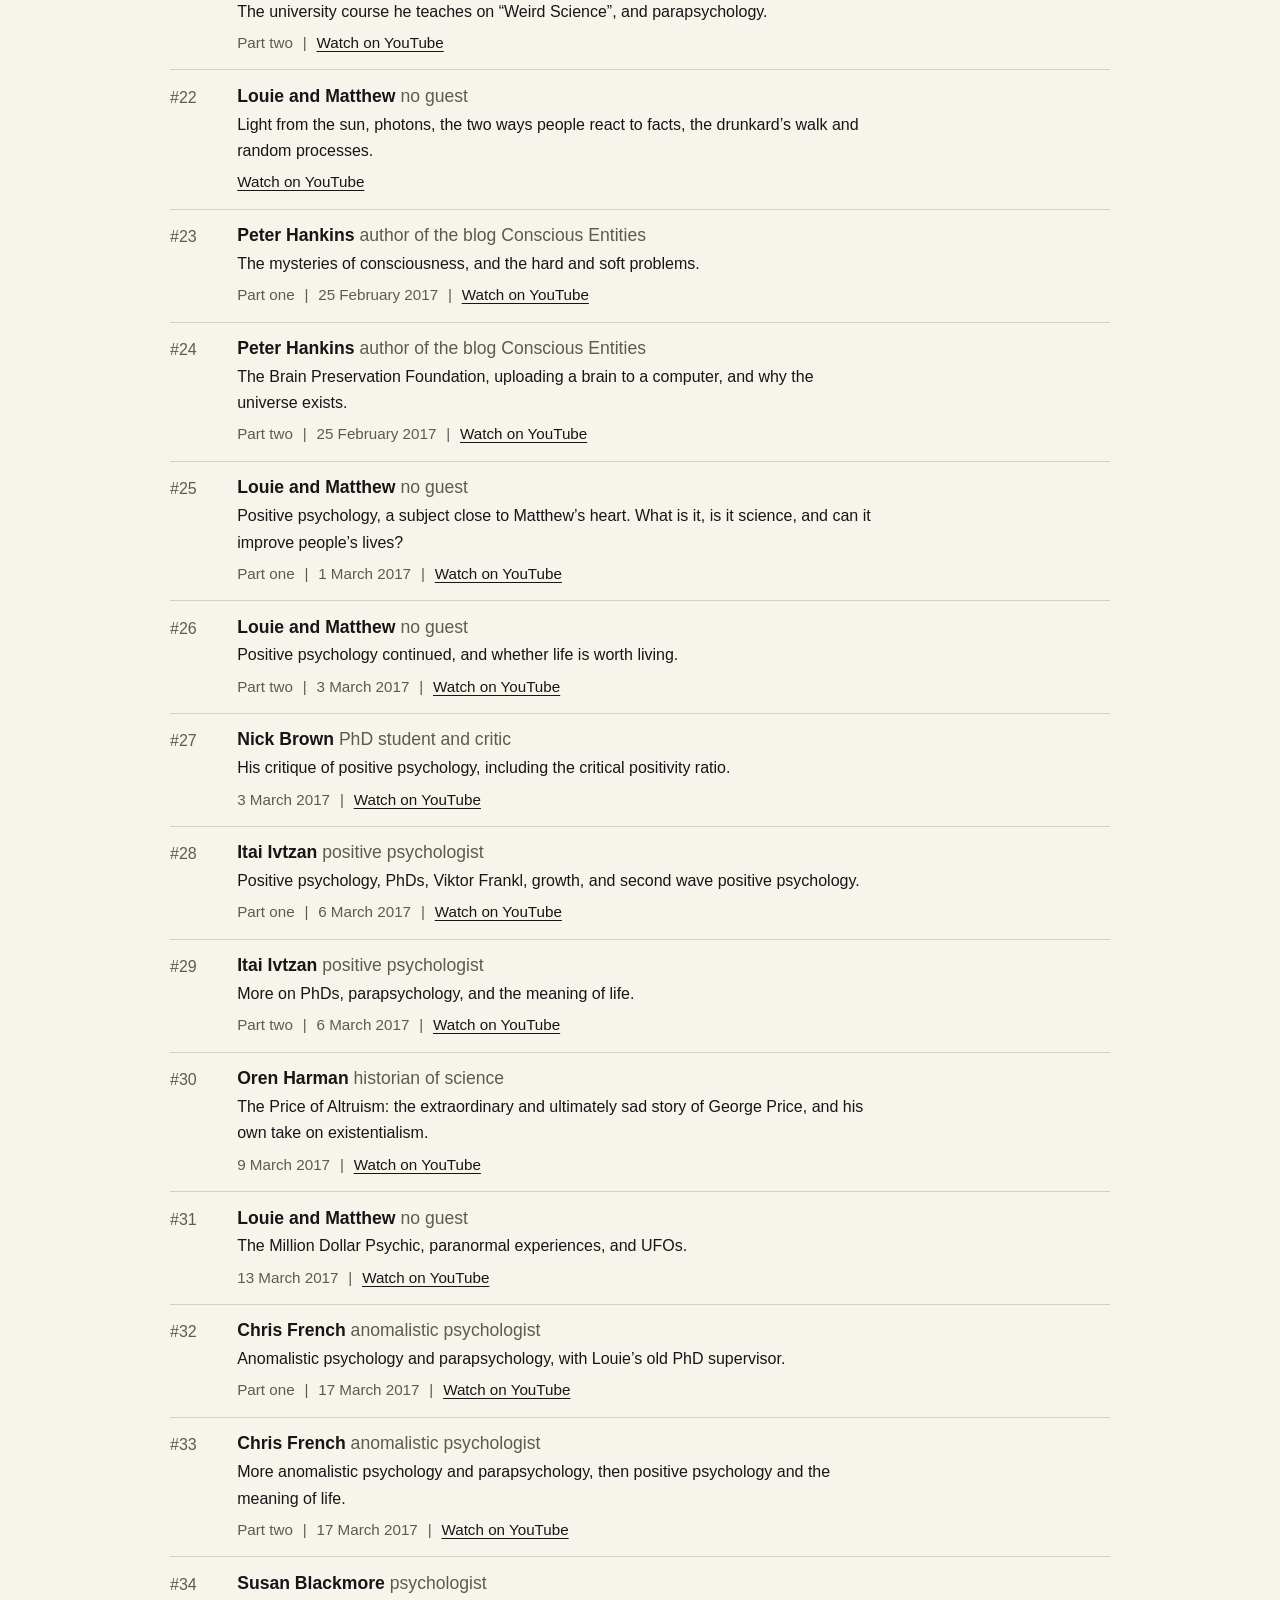
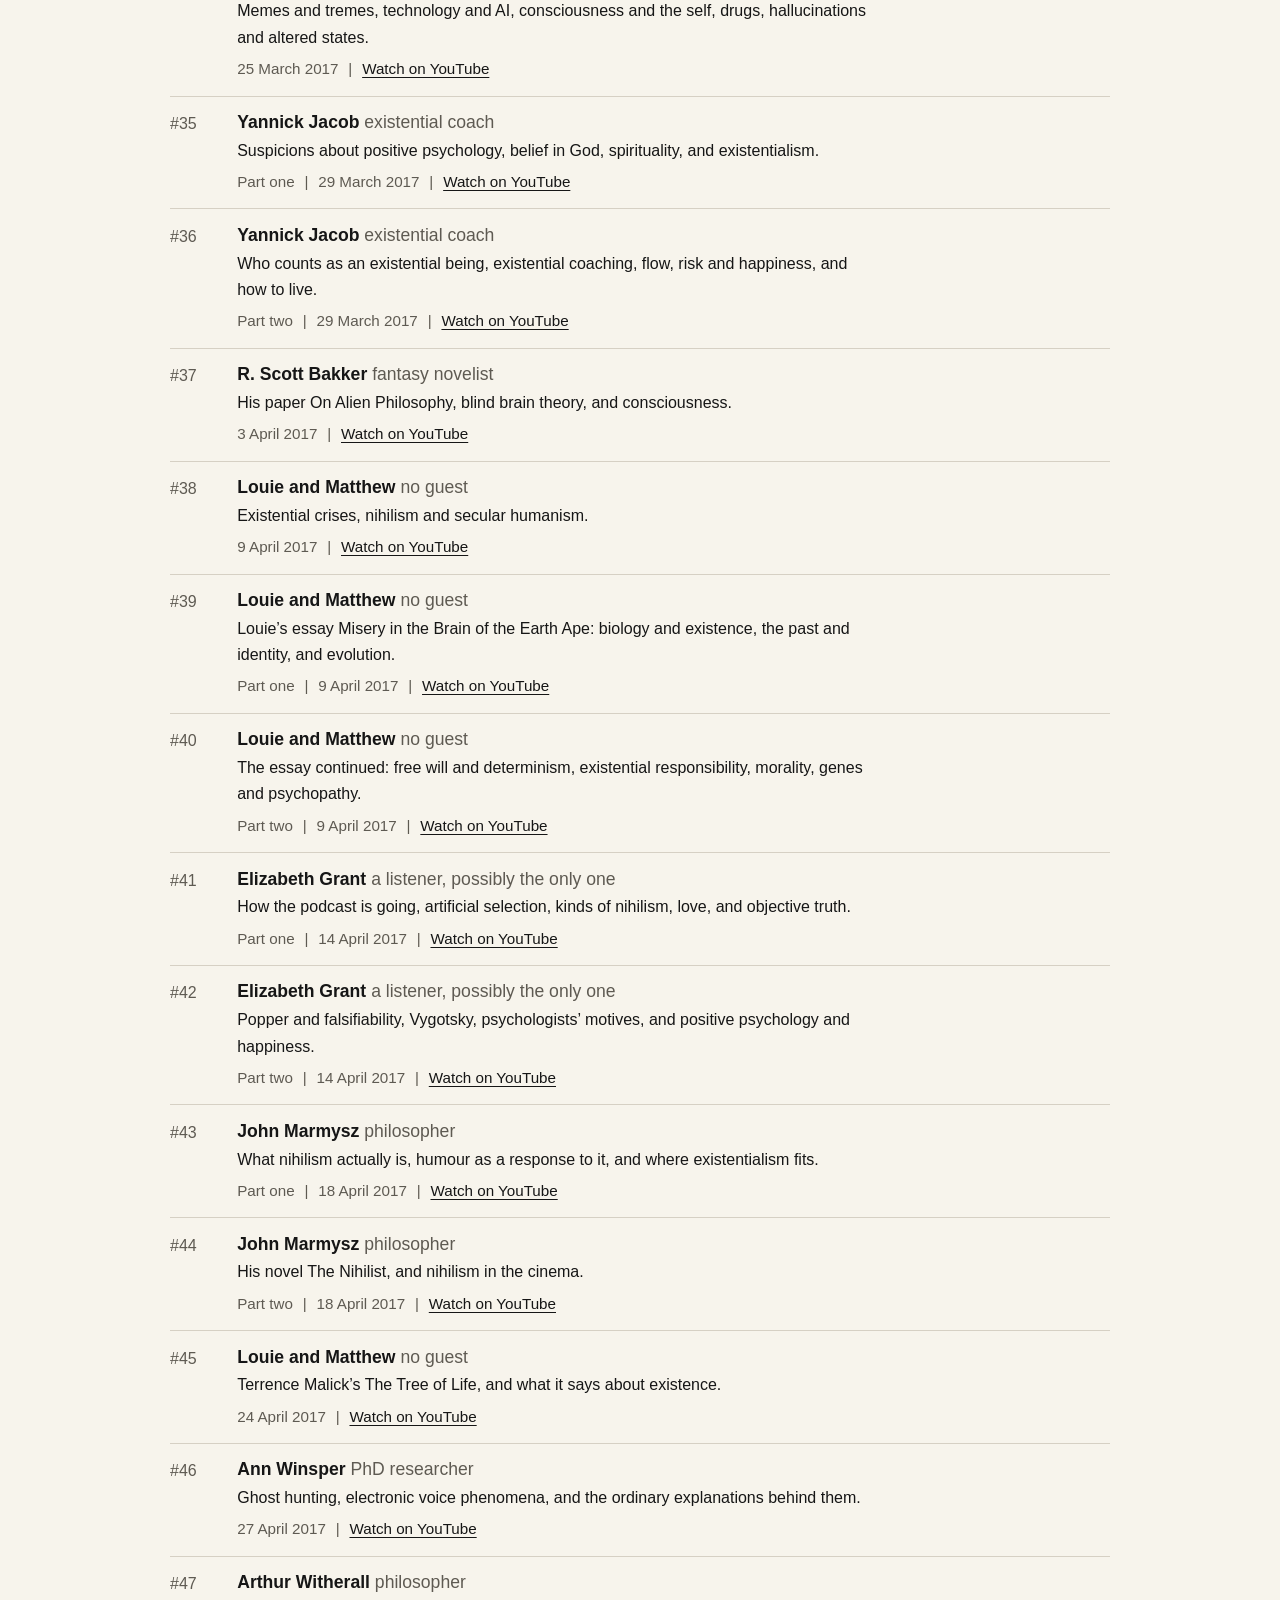
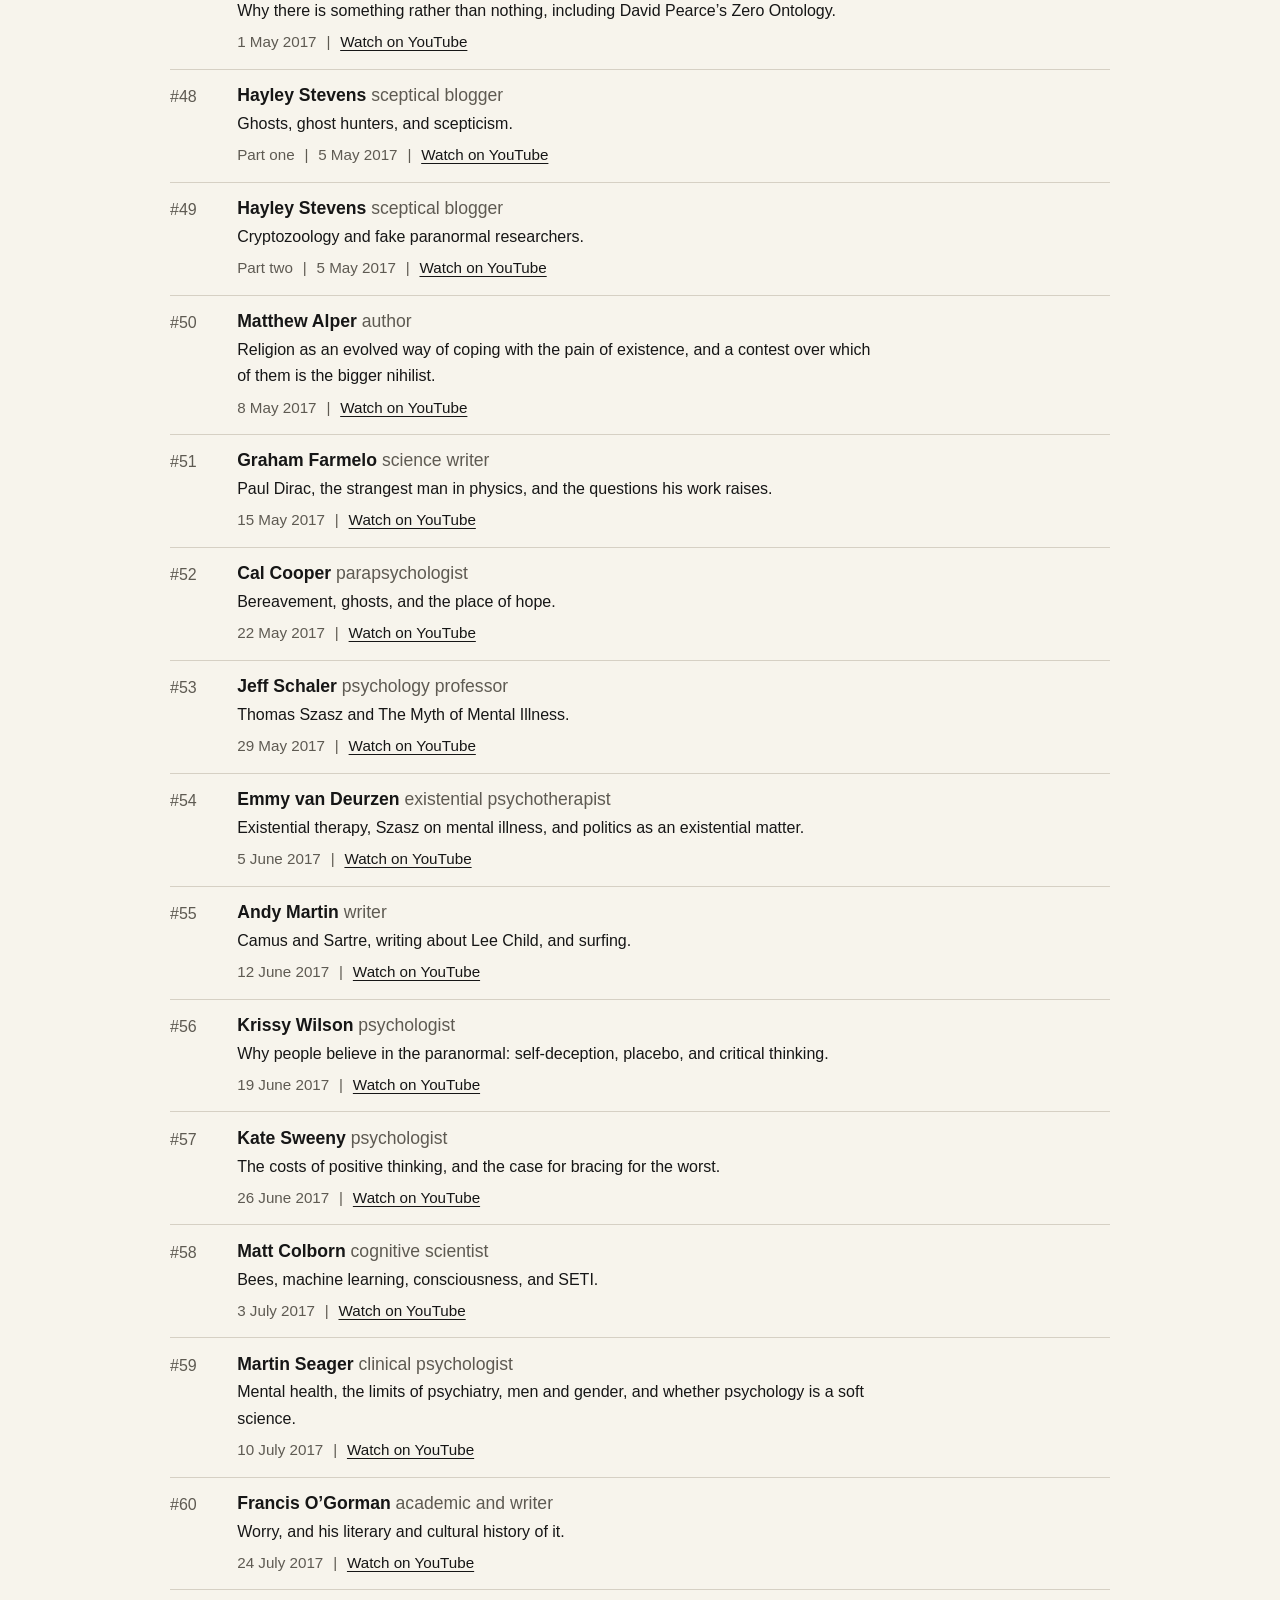
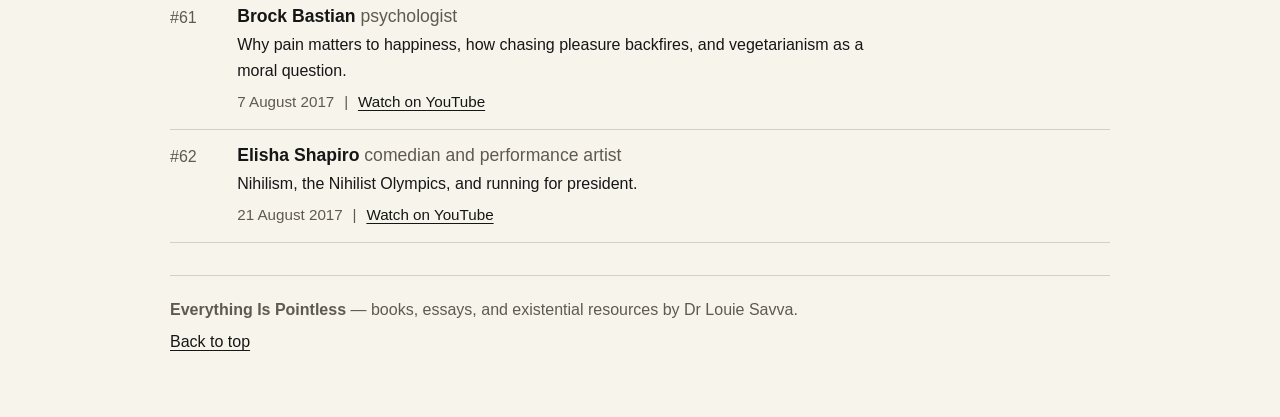
==== commit e6d405e8: "Make all 62 episodes searchable - Add captions for #28, #29, #38, #39 and #40, which failed to downl" ====
--- a/conversations.html
+++ b/conversations.html
@@ -56,7 +56,7 @@
             <button type="submit">Search</button>
           </div>
           <p class="small-note">
-            Searches YouTube’s automatic captions for 57 of the 62 episodes, so expect the odd
+            Searches YouTube’s automatic captions for all 62 episodes, so expect the odd
             mishearing. Each result links to that moment in the video.
           </p>
         </form>
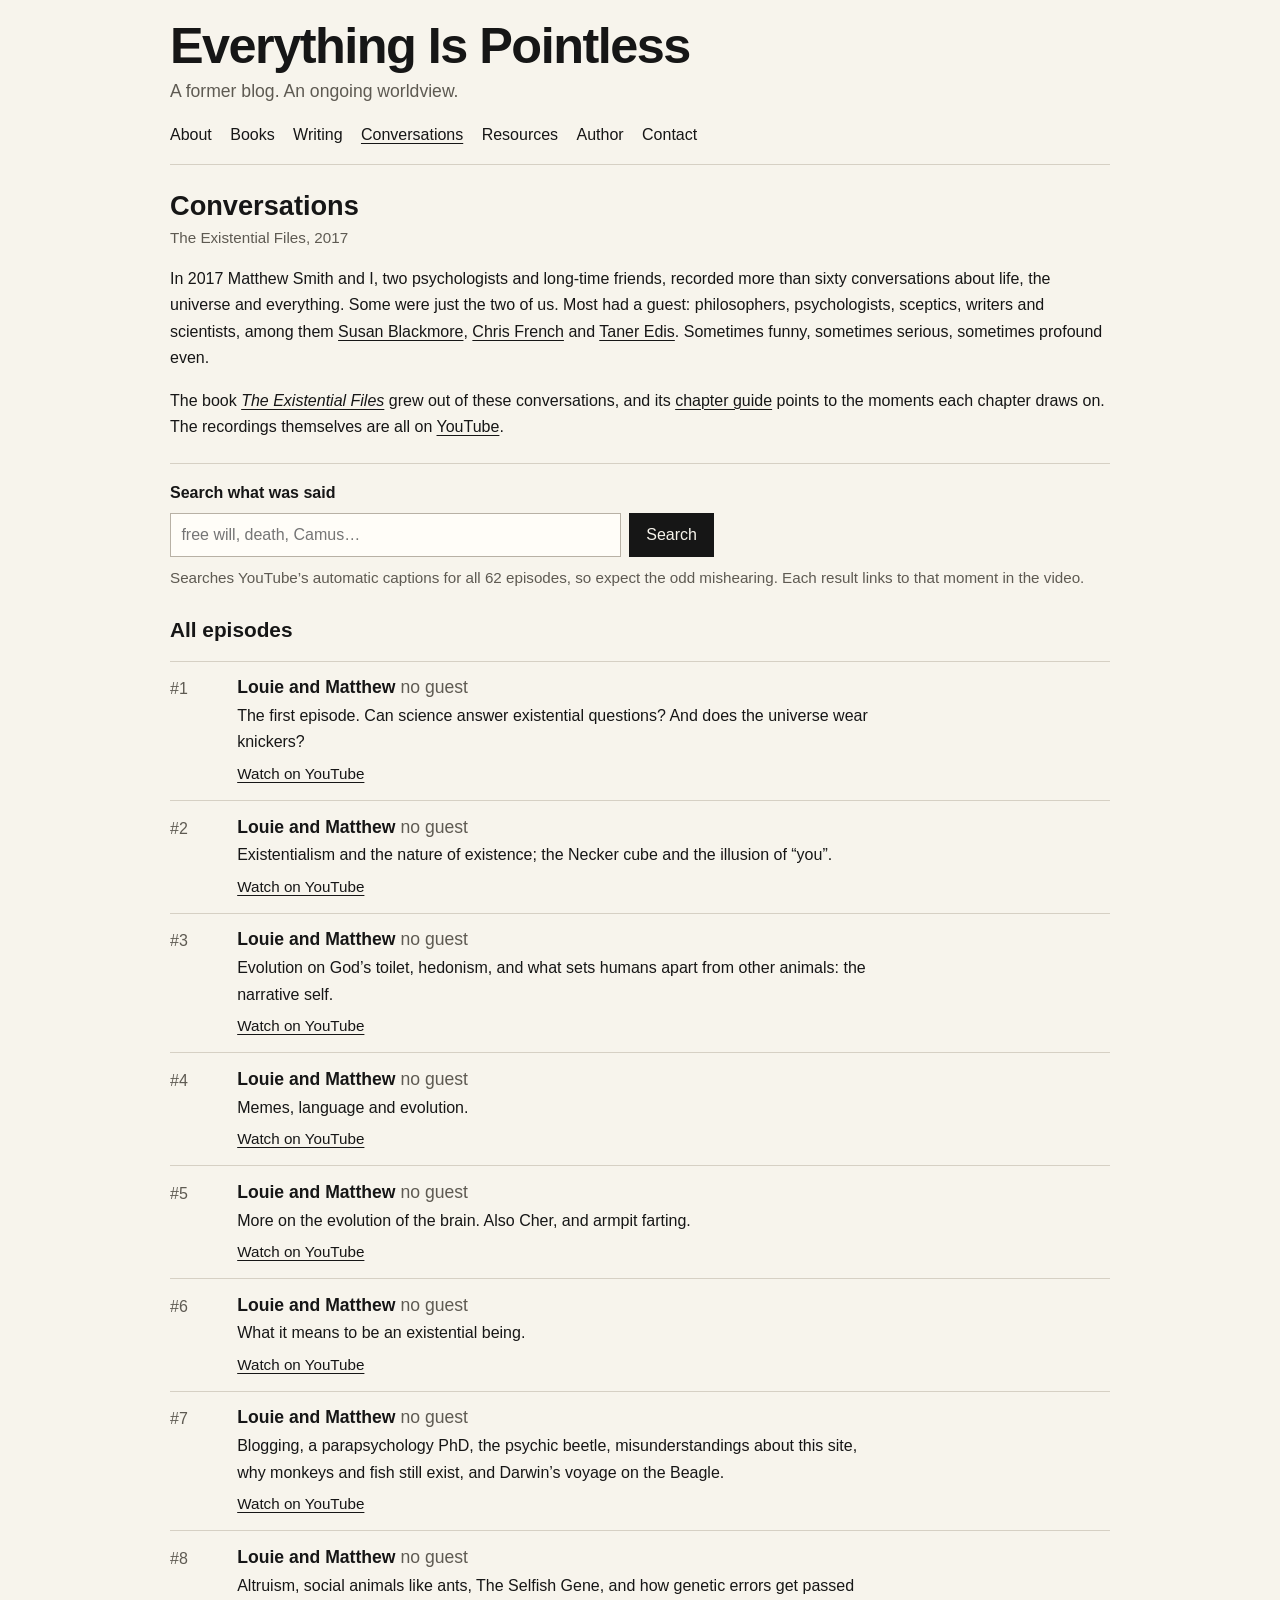
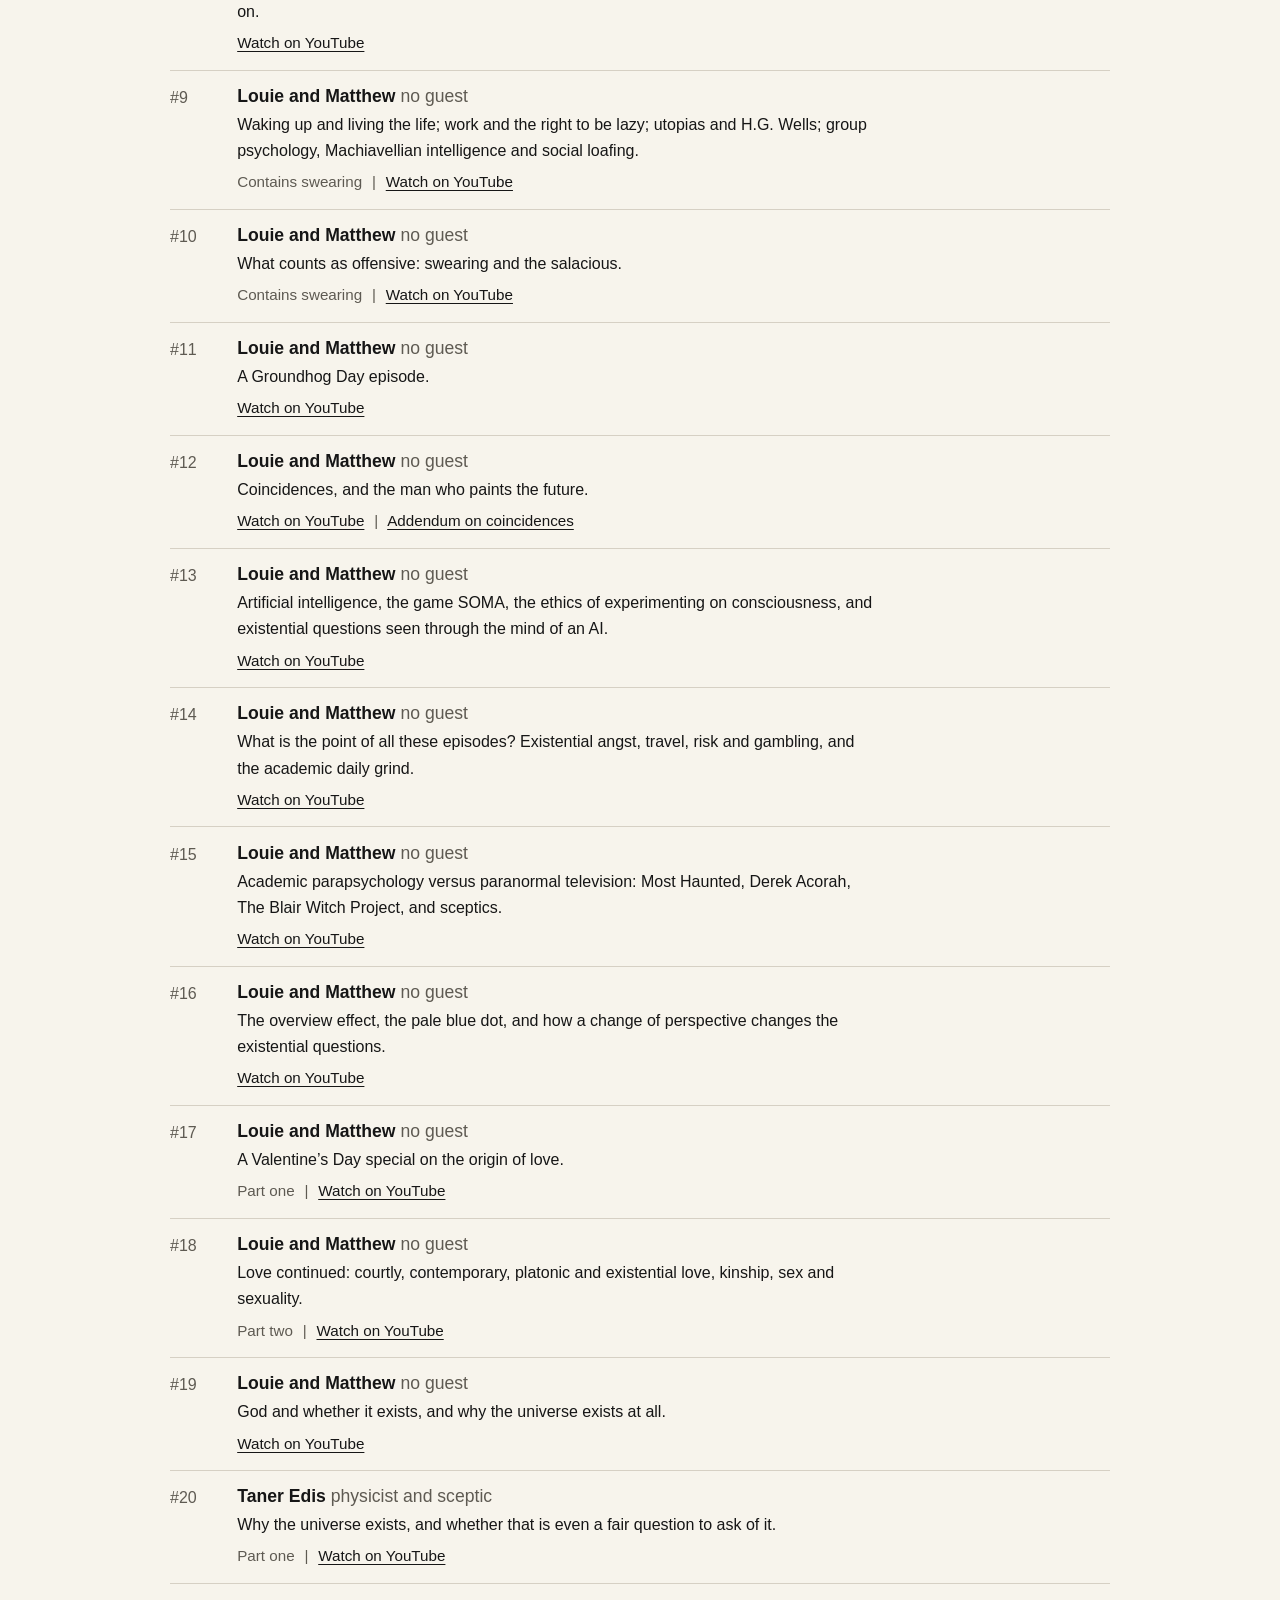
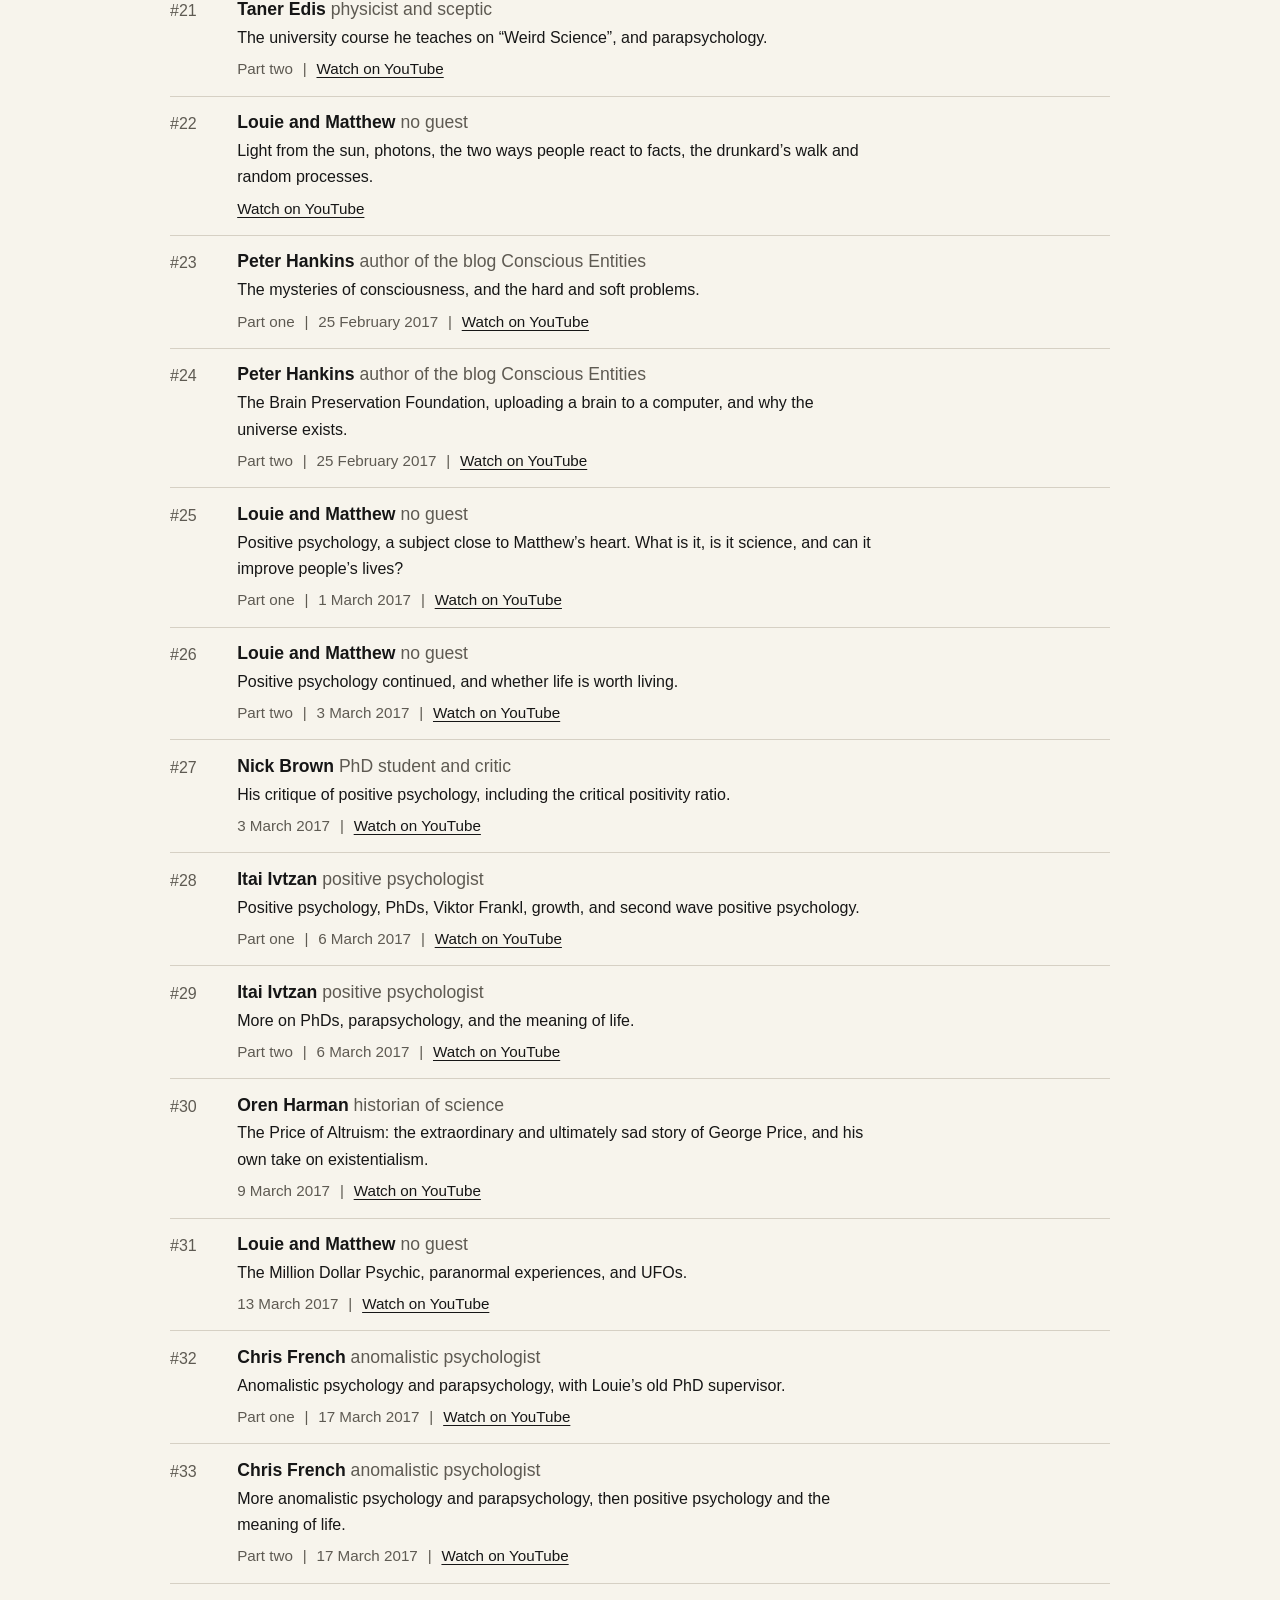
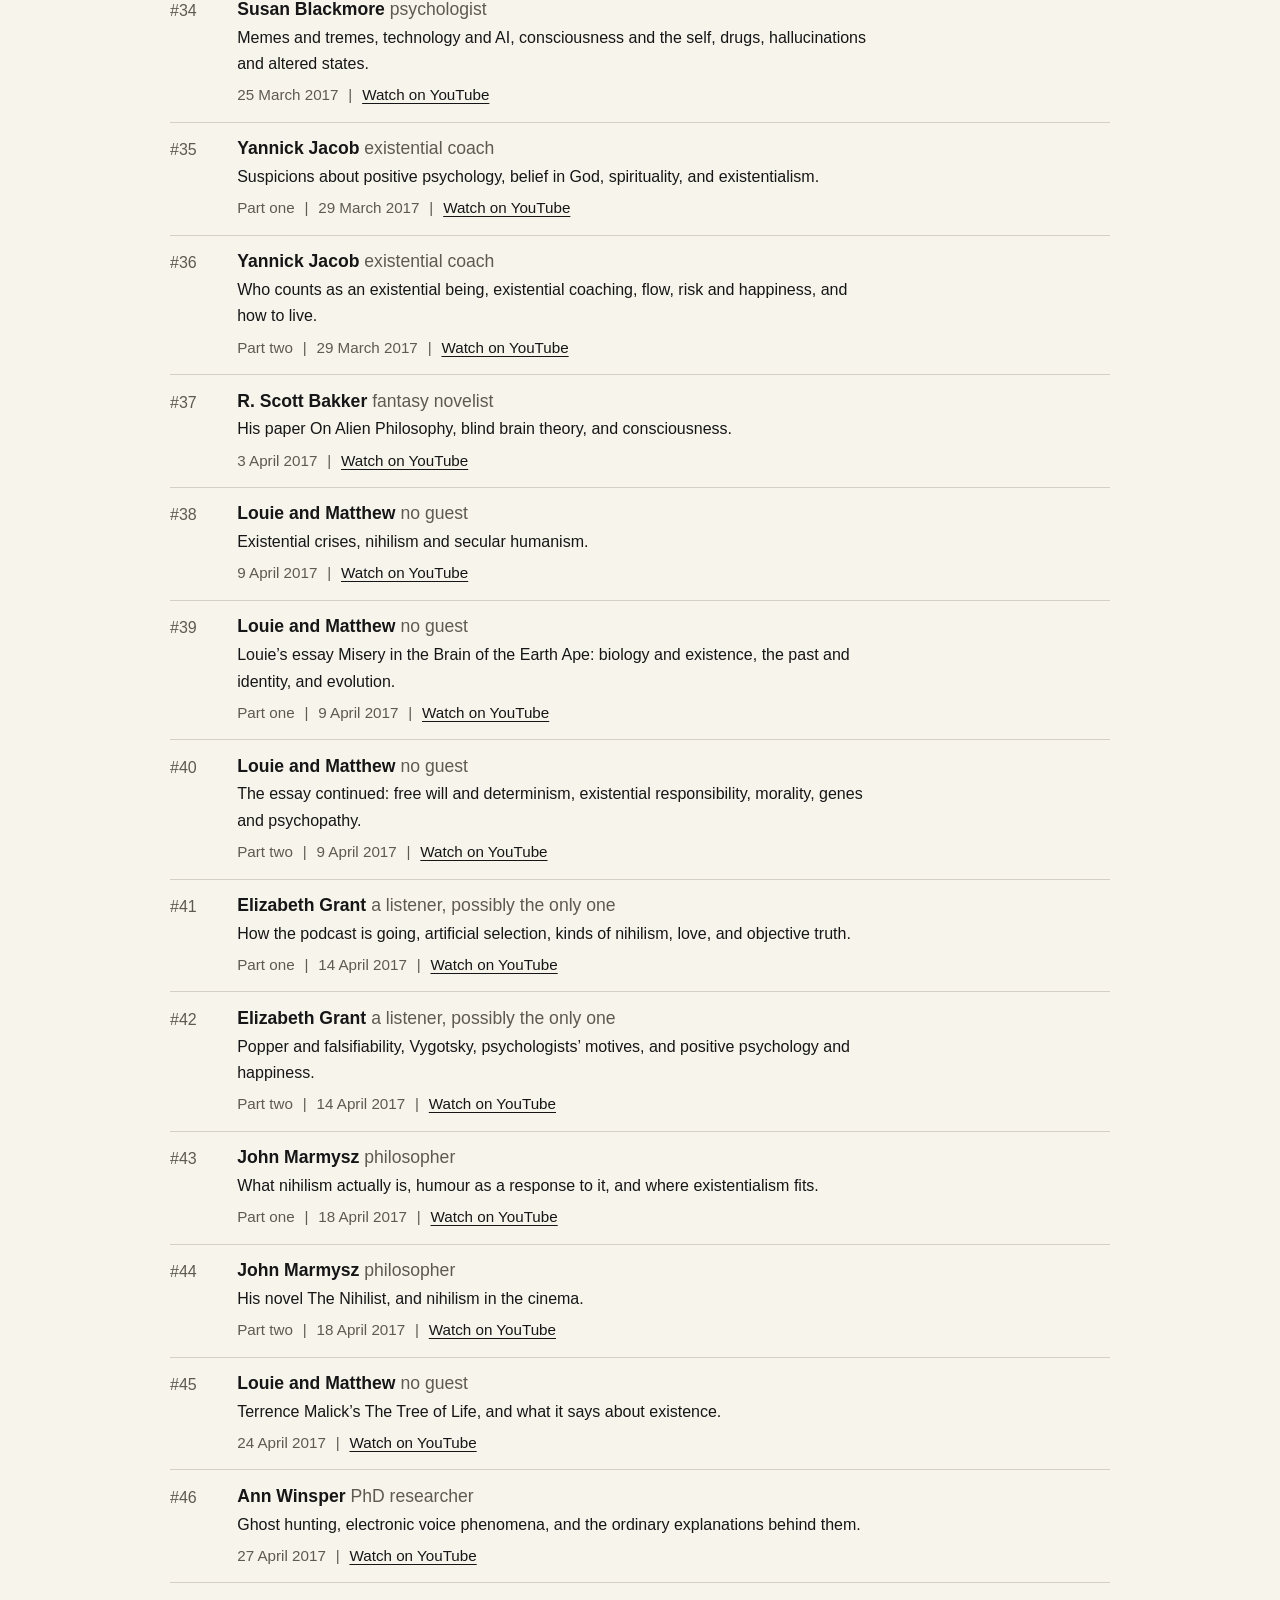
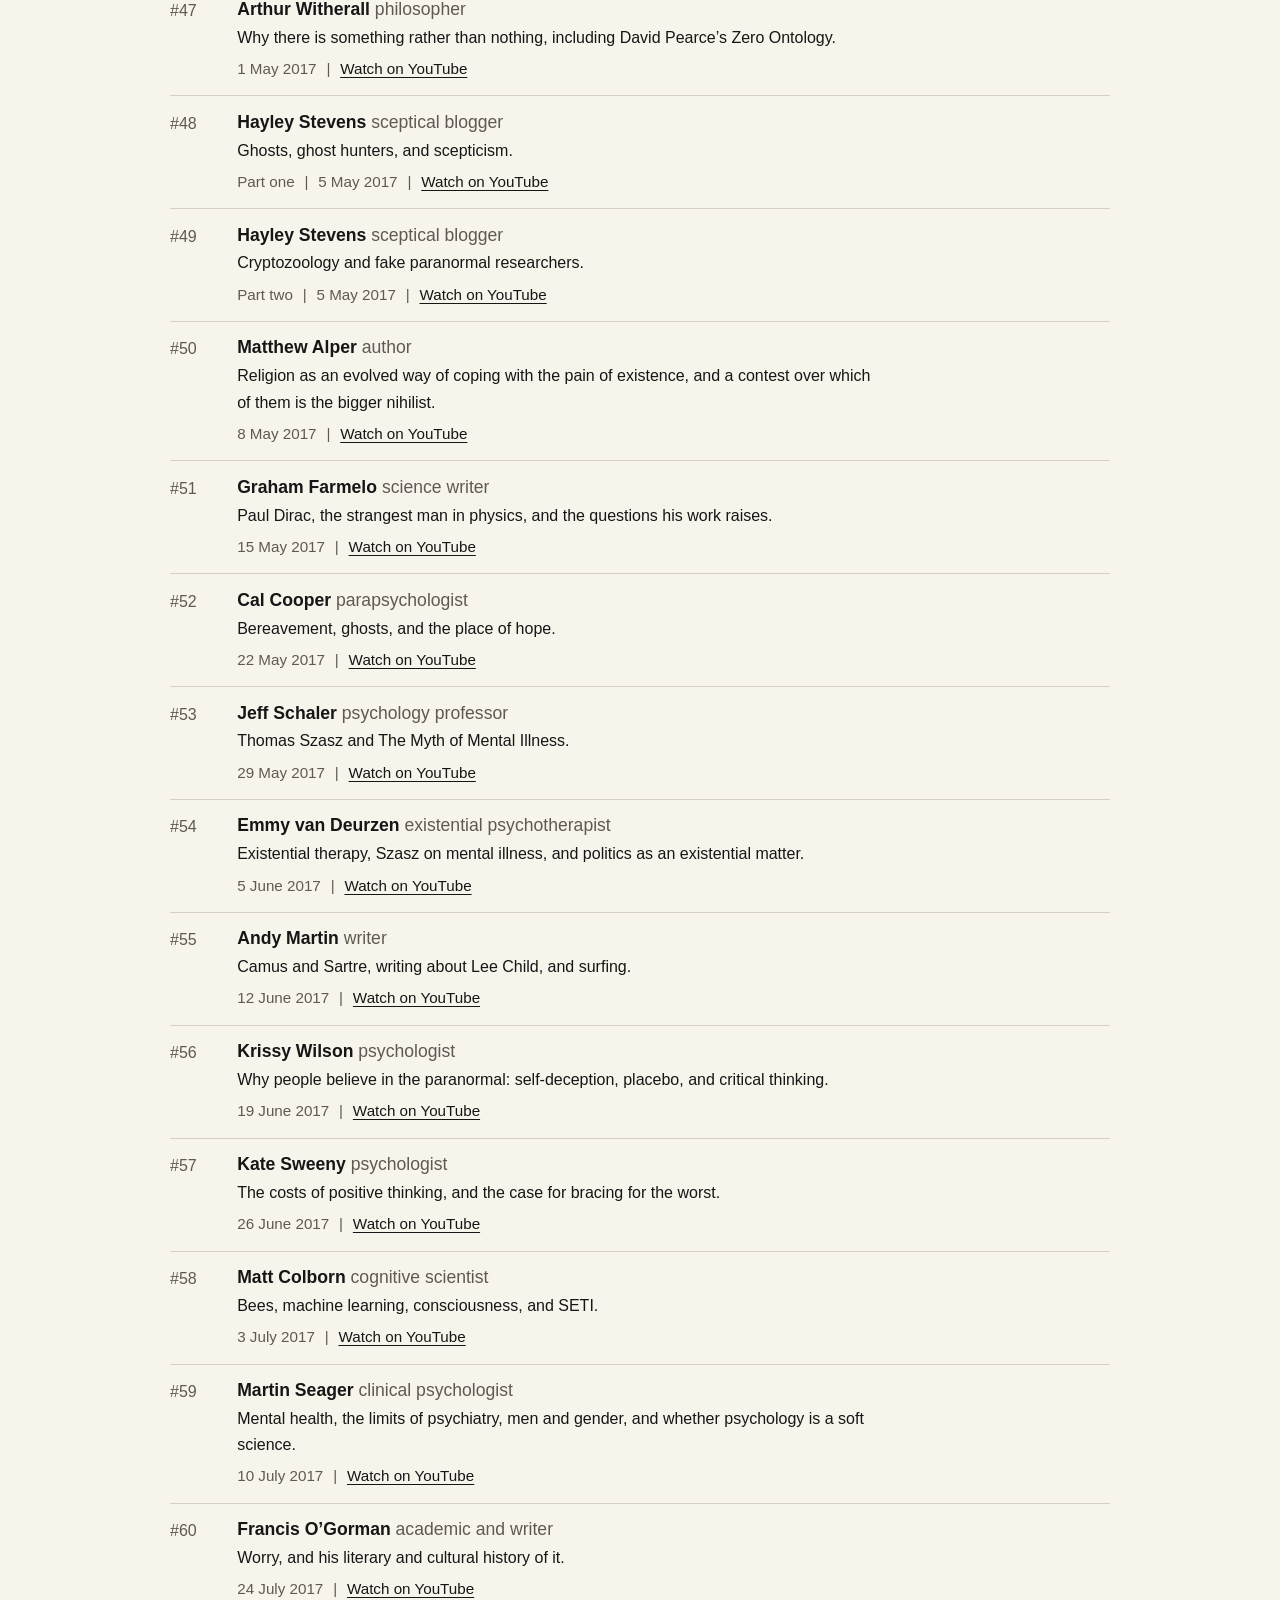
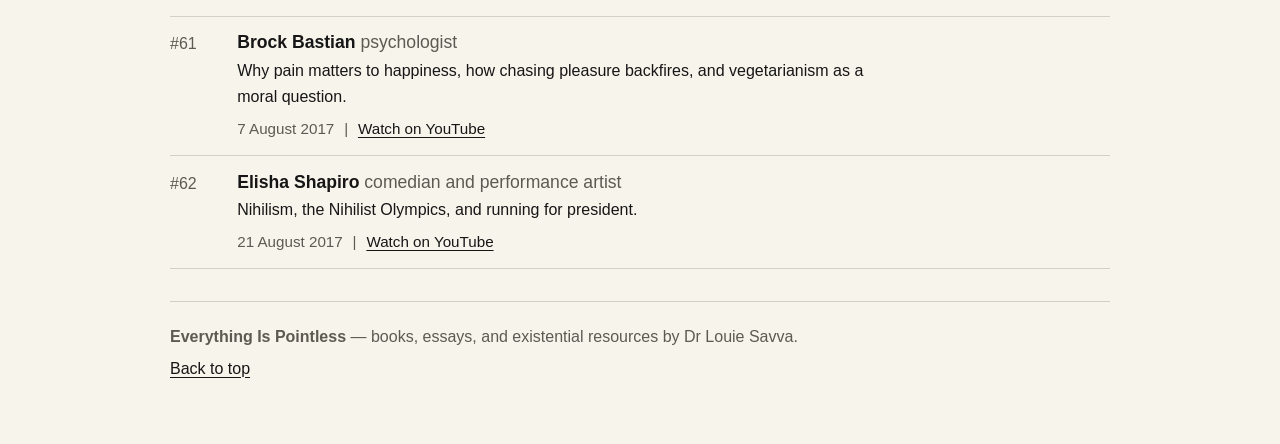
==== commit 2bee27cd: "Add a chapter guide to The Existential Files book-guide.html goes through the book chapter by chapte" ====
--- a/conversations.html
+++ b/conversations.html
@@ -46,7 +46,8 @@
           <a href="#ep-34">Susan Blackmore</a>, <a href="#ep-32">Chris French</a> and <a href="#ep-20">Taner Edis</a>. Sometimes funny, sometimes serious, sometimes profound even.
         </p>
         <p>
-          The book <a href="/assets/the_existential_files.pdf"><em>The Existential Files</em></a> grew out of these conversations.
+          The book <a href="/assets/the_existential_files.pdf"><em>The Existential Files</em></a> grew out of these conversations, and its
+          <a href="book-guide.html">chapter guide</a> points to the moments each chapter draws on.
           The recordings themselves are all on <a href="https://www.youtube.com/@LouieSavva">YouTube</a>.
         </p>
         <form class="search" id="search" role="search" data-index="data/search-index.json" hidden>
--- a/style.css
+++ b/style.css
@@ -447,3 +447,36 @@
   margin: 1.8rem 0 0;
   font-size: 1.3rem;
 }
+
+/* Chapter guide (book-guide.html) */
+.chapter-contents {
+  list-style: none;
+  margin: 0 0 1.4rem;
+  padding-left: 0;
+  columns: 2 16rem;
+  column-gap: 2rem;
+}
+
+.chapter-contents li {
+  margin: 0 0 0.2rem;
+  break-inside: avoid;
+}
+
+.chapter-contents .ep-num {
+  display: inline-block;
+  min-width: 1.4rem;
+}
+
+.chapter .chapter-title {
+  margin: 0 0 0.35rem;
+  font-size: 1.25rem;
+  line-height: 1.2;
+}
+
+.chapter .ep-body .meta {
+  margin-bottom: 0.4rem;
+}
+
+.moment-source {
+  color: var(--muted);
+}
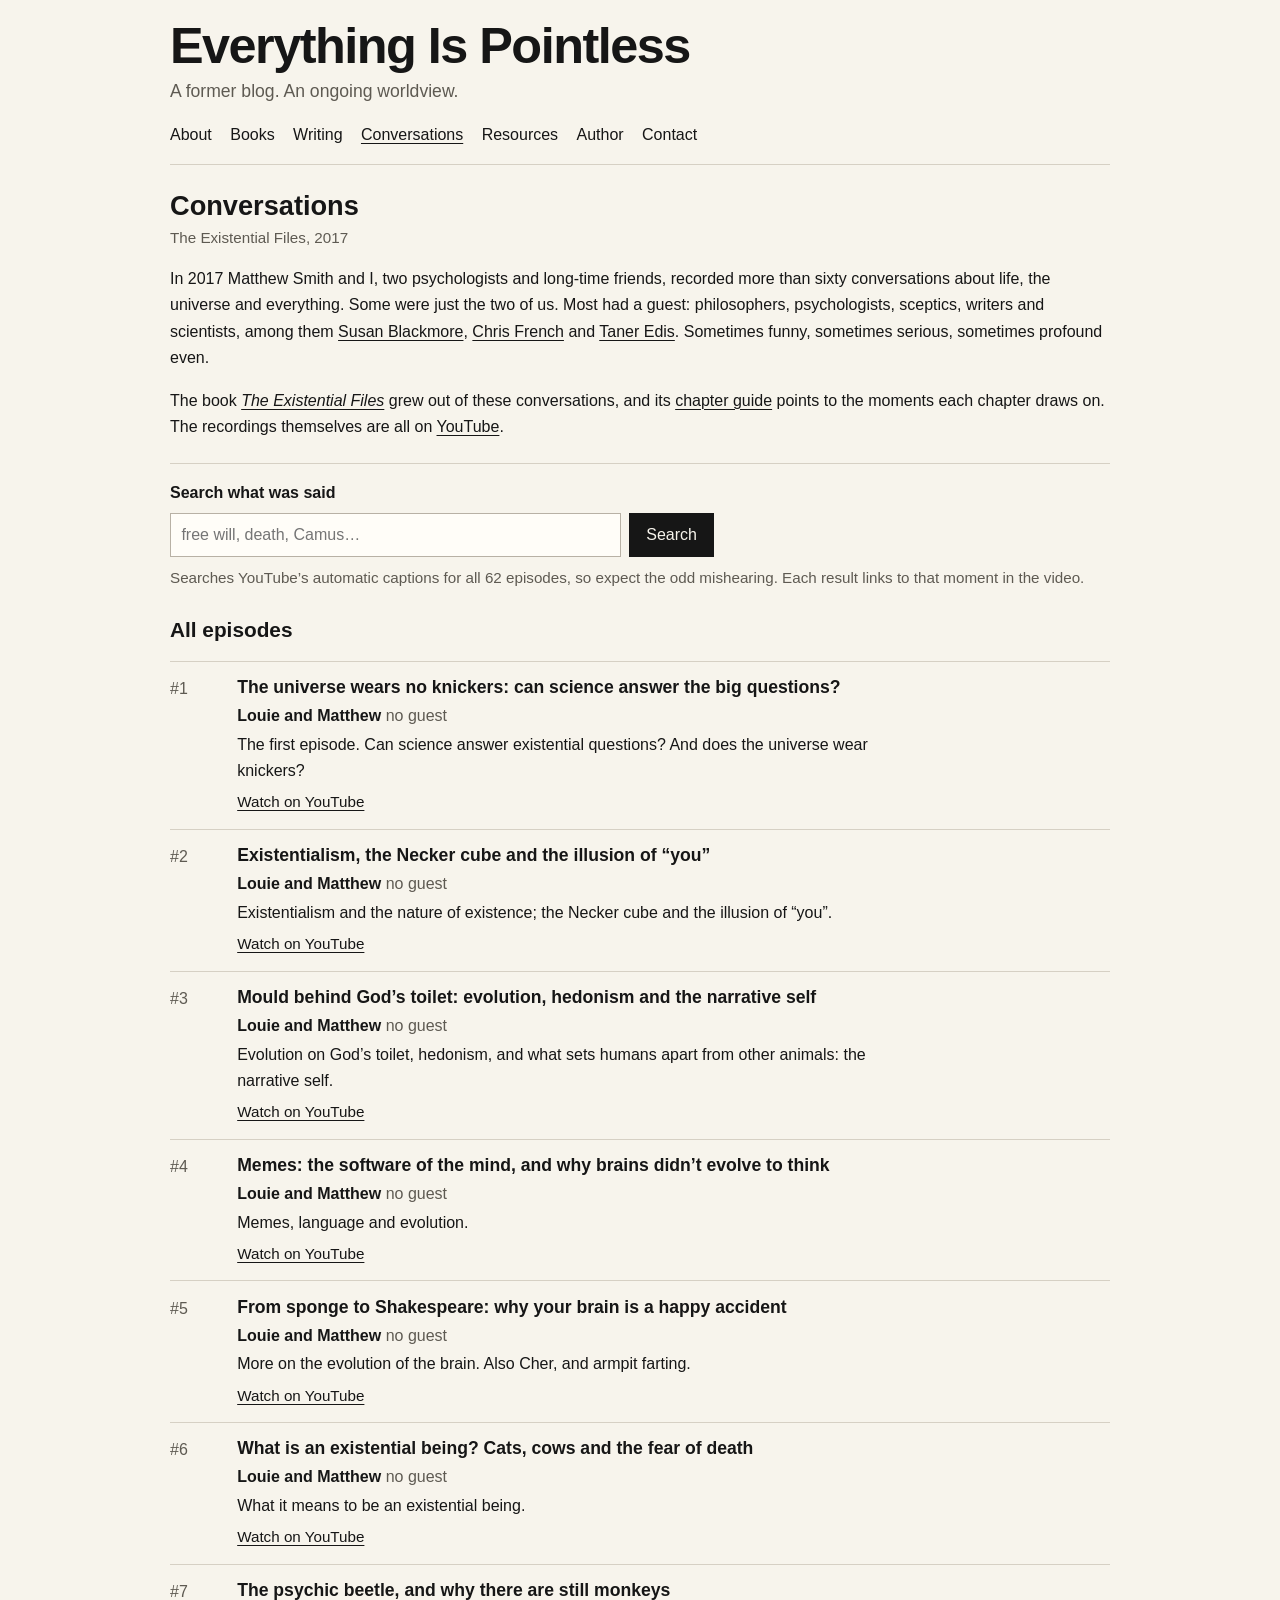
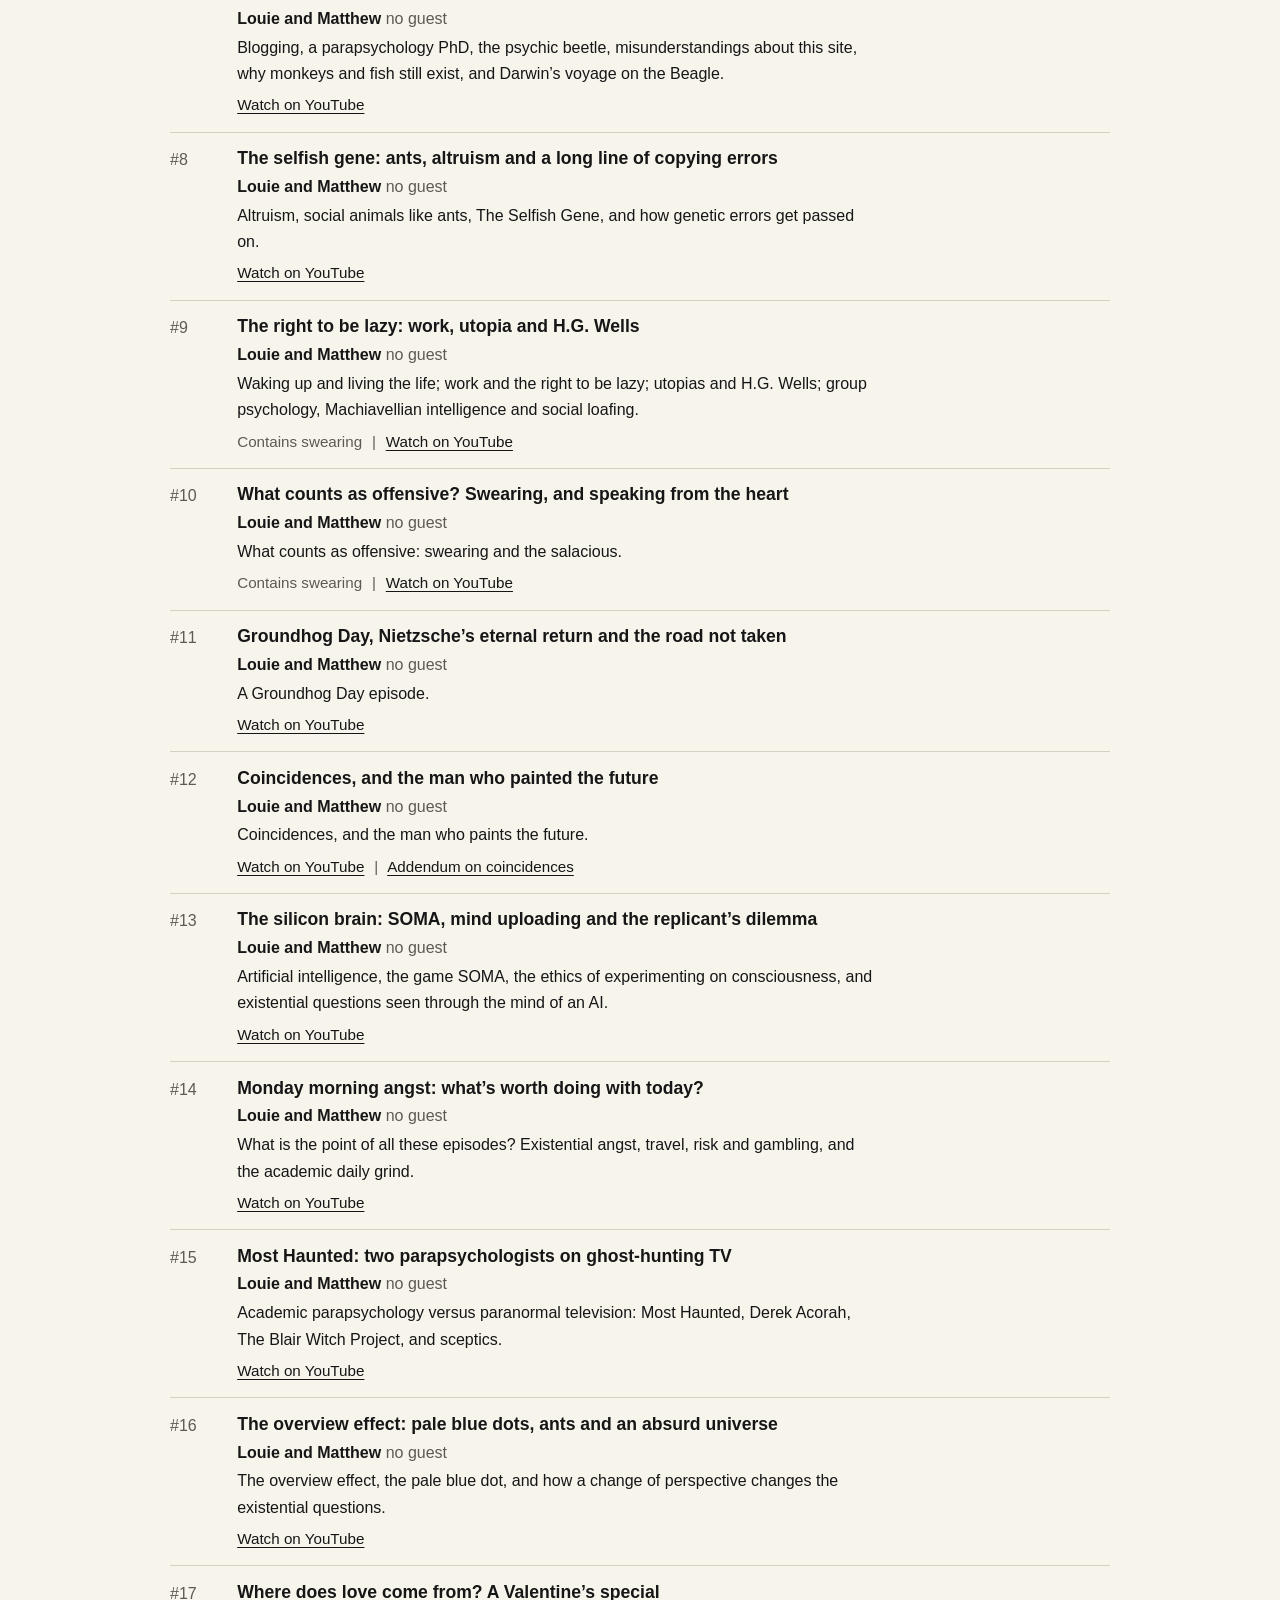
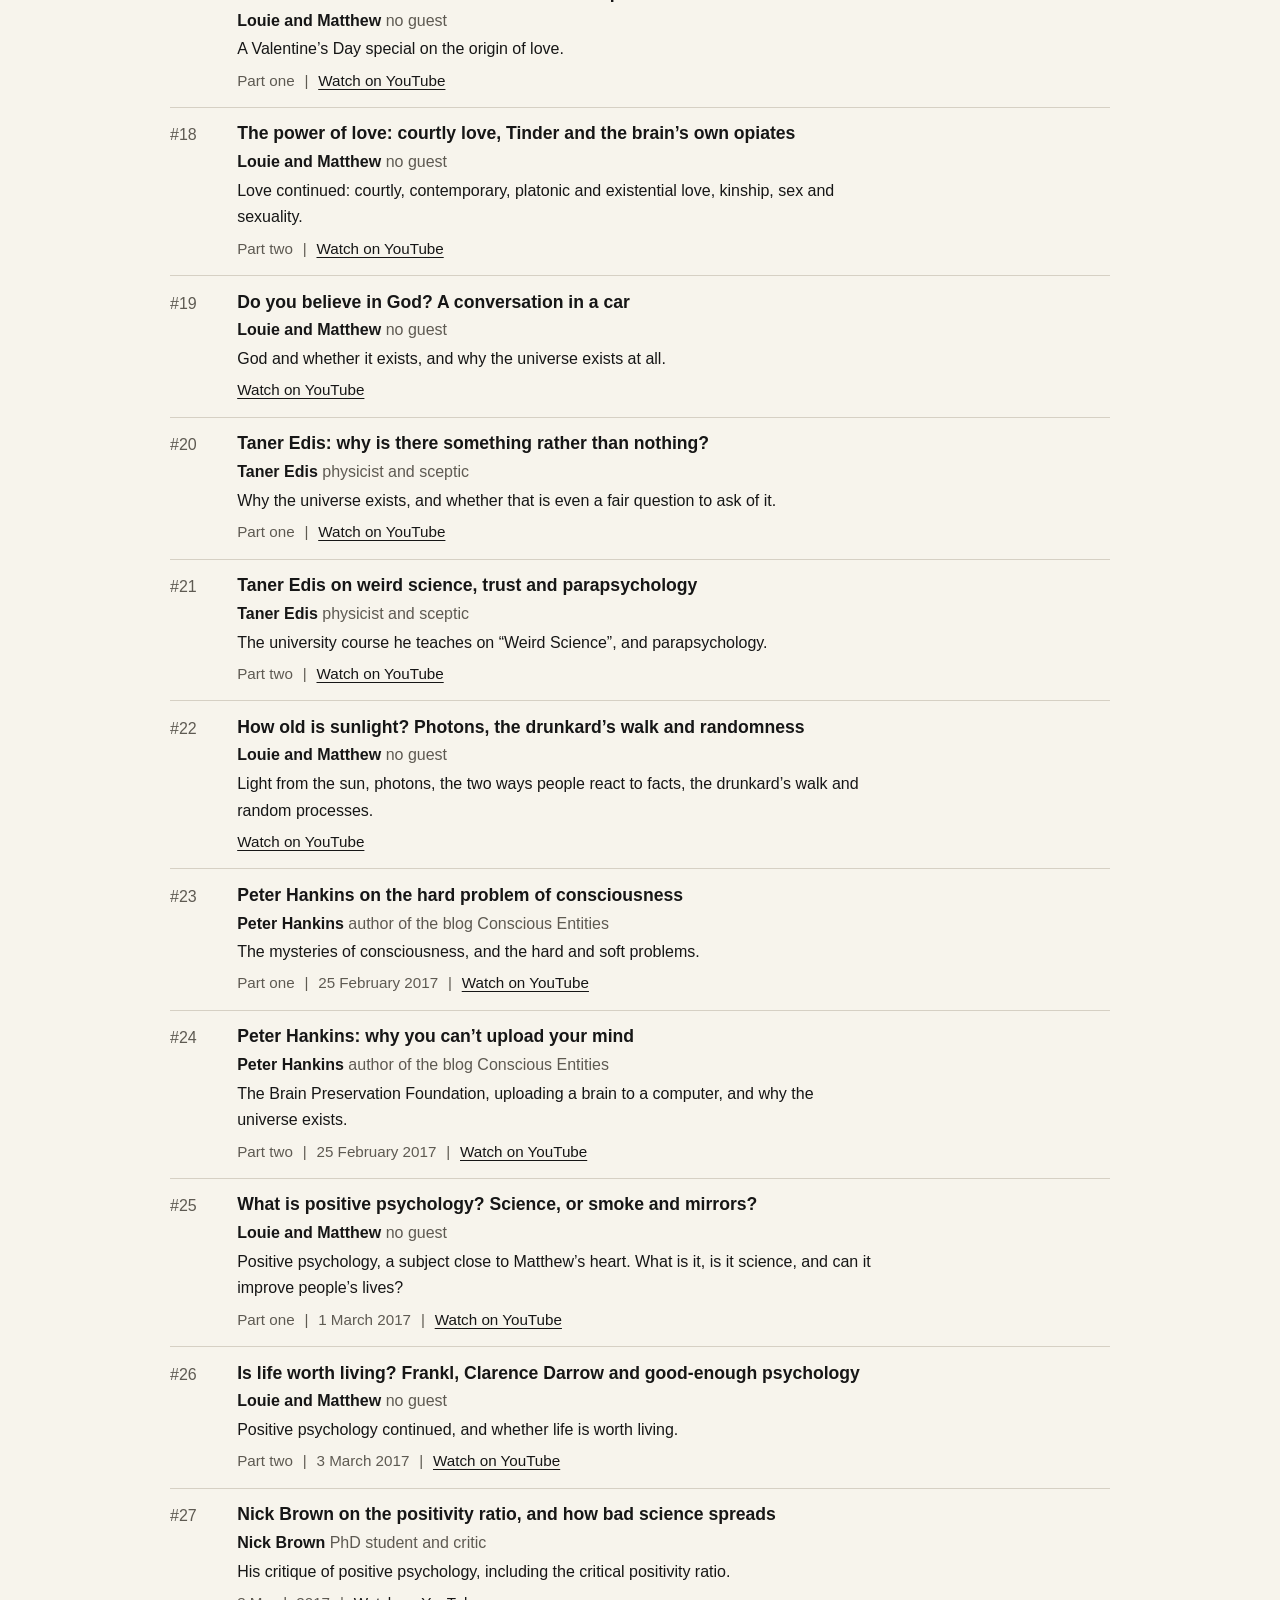
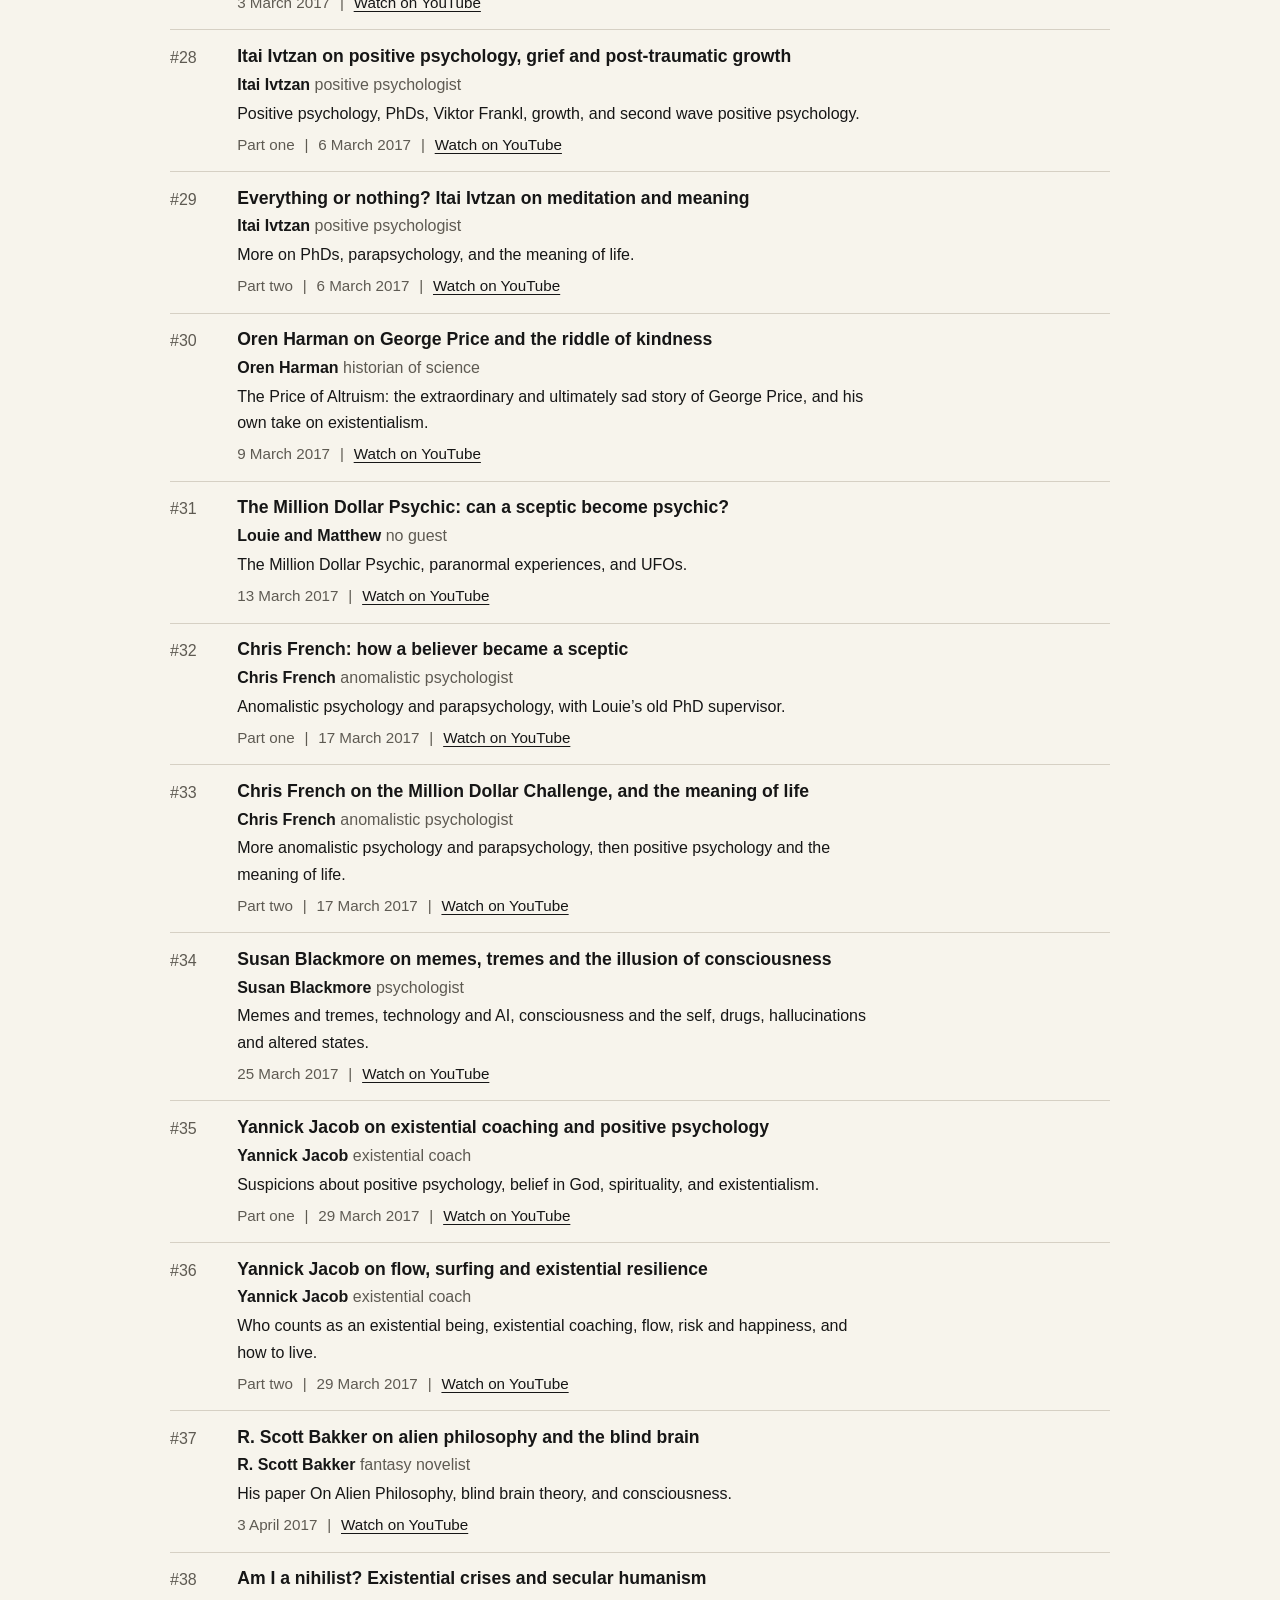
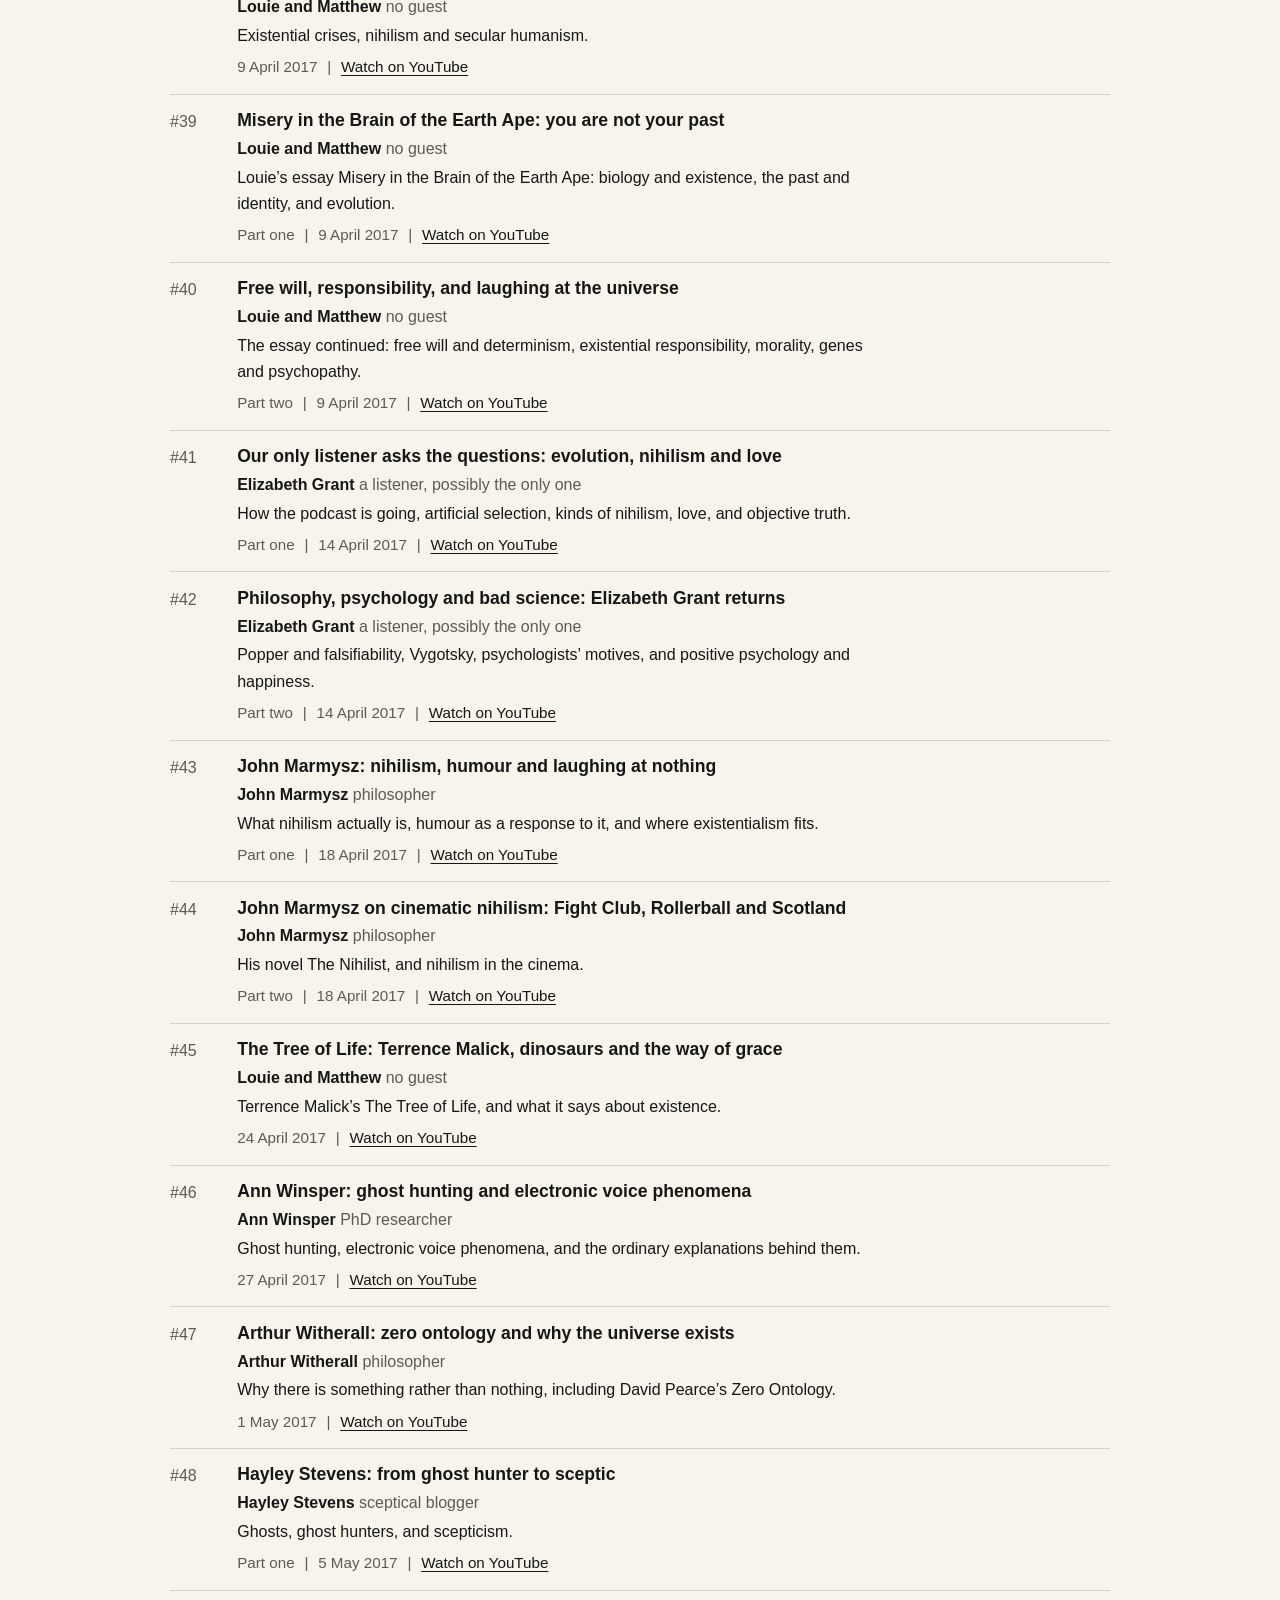
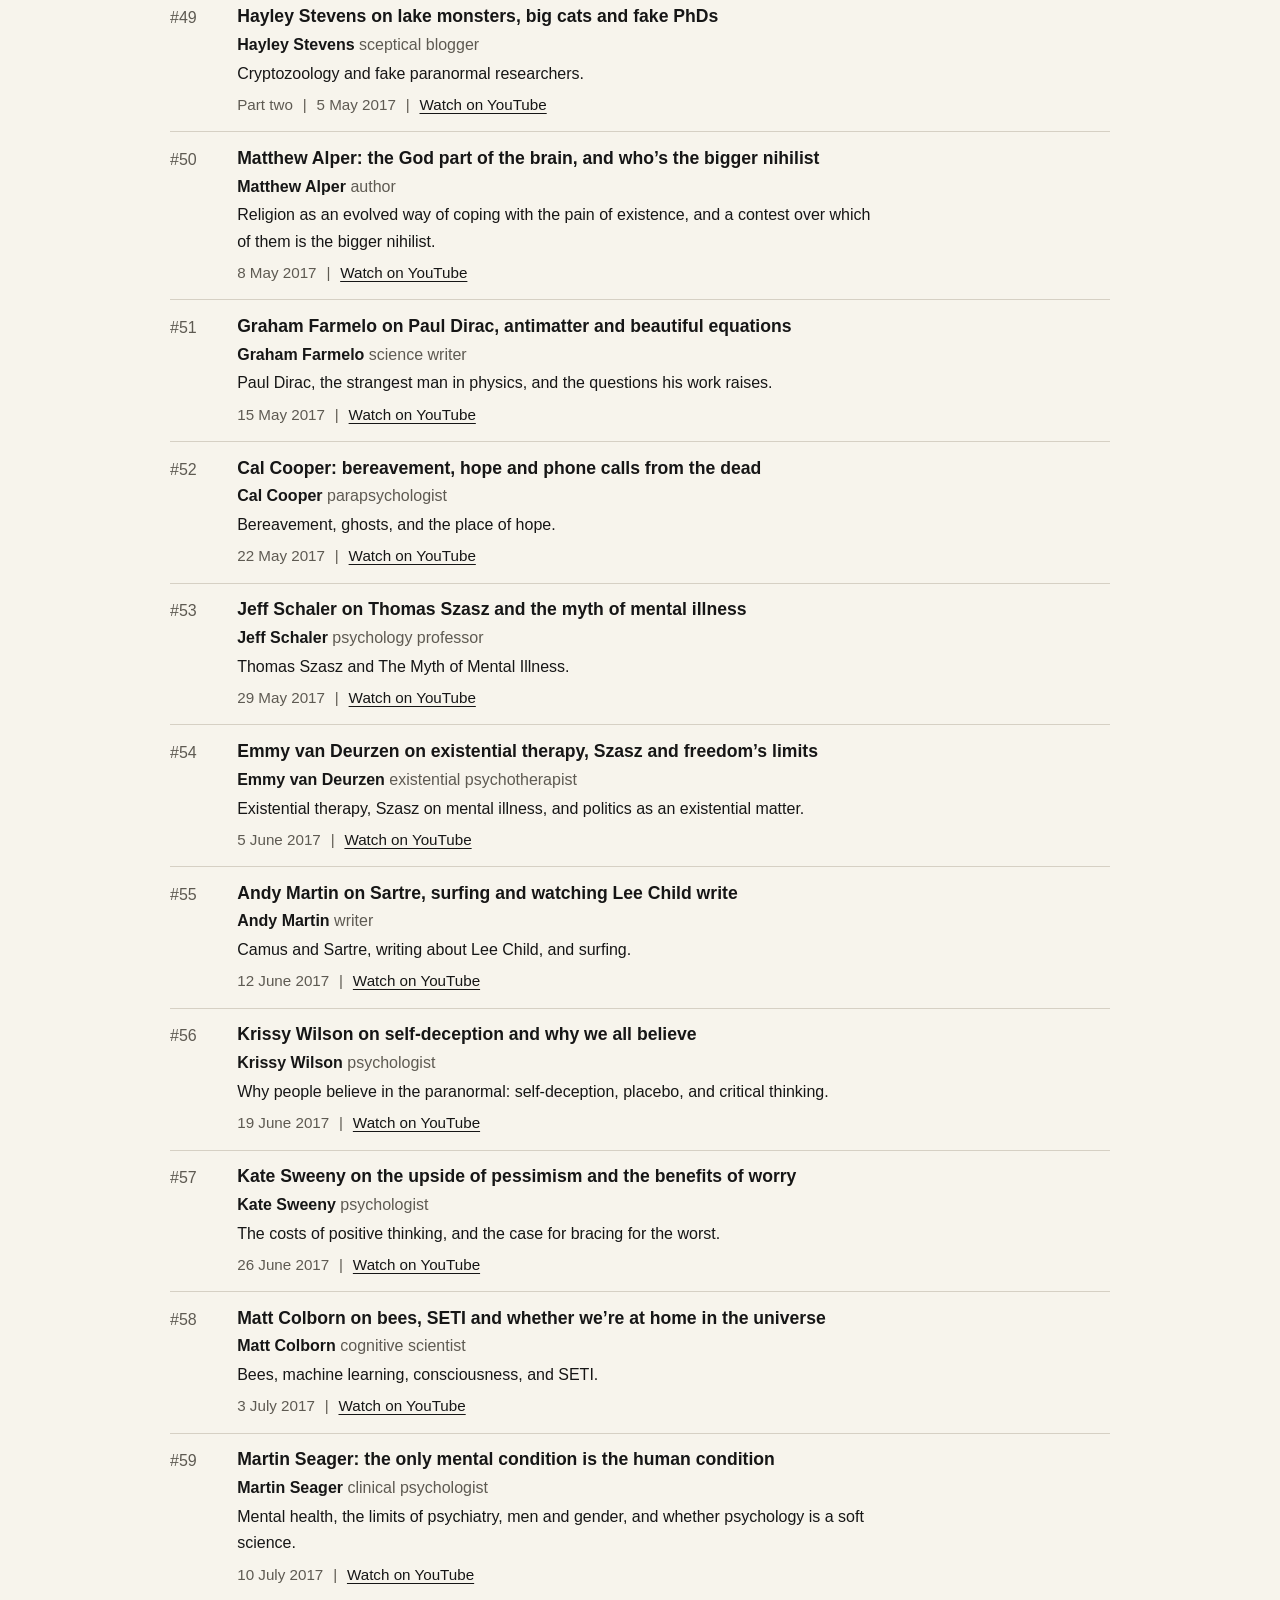
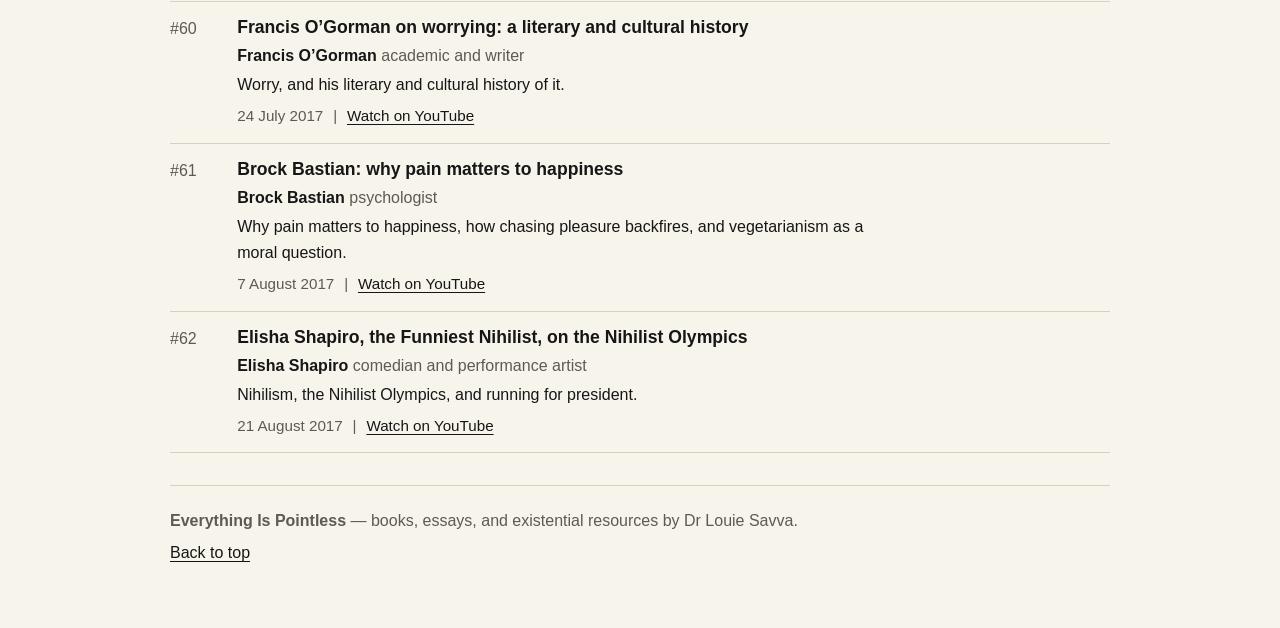
==== commit a81e96f4: "Use the new YouTube titles on the Conversations page The videos have been renamed, so each episode n" ====
--- a/conversations.html
+++ b/conversations.html
@@ -68,7 +68,8 @@
           <li class="episode" id="ep-1">
             <p class="ep-num">#1</p>
             <div class="ep-body">
-              <h3><span class="ep-guest">Louie and Matthew</span> <span class="ep-role">no guest</span></h3>
+              <h3>The universe wears no knickers: can science answer the big questions?</h3>
+              <p class="ep-who"><span class="ep-guest">Louie and Matthew</span> <span class="ep-role">no guest</span></p>
               <p>The first episode. Can science answer existential questions? And does the universe wear knickers?</p>
               <p class="meta"><a href="https://www.youtube.com/watch?v=biCtxUpW6VA">Watch on YouTube</a></p>
             </div>
@@ -76,7 +77,8 @@
           <li class="episode" id="ep-2">
             <p class="ep-num">#2</p>
             <div class="ep-body">
-              <h3><span class="ep-guest">Louie and Matthew</span> <span class="ep-role">no guest</span></h3>
+              <h3>Existentialism, the Necker cube and the illusion of “you”</h3>
+              <p class="ep-who"><span class="ep-guest">Louie and Matthew</span> <span class="ep-role">no guest</span></p>
               <p>Existentialism and the nature of existence; the Necker cube and the illusion of “you”.</p>
               <p class="meta"><a href="https://www.youtube.com/watch?v=yV7cxSpmbVE">Watch on YouTube</a></p>
             </div>
@@ -84,7 +86,8 @@
           <li class="episode" id="ep-3">
             <p class="ep-num">#3</p>
             <div class="ep-body">
-              <h3><span class="ep-guest">Louie and Matthew</span> <span class="ep-role">no guest</span></h3>
+              <h3>Mould behind God’s toilet: evolution, hedonism and the narrative self</h3>
+              <p class="ep-who"><span class="ep-guest">Louie and Matthew</span> <span class="ep-role">no guest</span></p>
               <p>Evolution on God’s toilet, hedonism, and what sets humans apart from other animals: the narrative self.</p>
               <p class="meta"><a href="https://www.youtube.com/watch?v=tue8_gEglJk">Watch on YouTube</a></p>
             </div>
@@ -92,7 +95,8 @@
           <li class="episode" id="ep-4">
             <p class="ep-num">#4</p>
             <div class="ep-body">
-              <h3><span class="ep-guest">Louie and Matthew</span> <span class="ep-role">no guest</span></h3>
+              <h3>Memes: the software of the mind, and why brains didn’t evolve to think</h3>
+              <p class="ep-who"><span class="ep-guest">Louie and Matthew</span> <span class="ep-role">no guest</span></p>
               <p>Memes, language and evolution.</p>
               <p class="meta"><a href="https://www.youtube.com/watch?v=1L8nYIf5di0">Watch on YouTube</a></p>
             </div>
@@ -100,7 +104,8 @@
           <li class="episode" id="ep-5">
             <p class="ep-num">#5</p>
             <div class="ep-body">
-              <h3><span class="ep-guest">Louie and Matthew</span> <span class="ep-role">no guest</span></h3>
+              <h3>From sponge to Shakespeare: why your brain is a happy accident</h3>
+              <p class="ep-who"><span class="ep-guest">Louie and Matthew</span> <span class="ep-role">no guest</span></p>
               <p>More on the evolution of the brain. Also Cher, and armpit farting.</p>
               <p class="meta"><a href="https://www.youtube.com/watch?v=0KkZu_0TvMs">Watch on YouTube</a></p>
             </div>
@@ -108,7 +113,8 @@
           <li class="episode" id="ep-6">
             <p class="ep-num">#6</p>
             <div class="ep-body">
-              <h3><span class="ep-guest">Louie and Matthew</span> <span class="ep-role">no guest</span></h3>
+              <h3>What is an existential being? Cats, cows and the fear of death</h3>
+              <p class="ep-who"><span class="ep-guest">Louie and Matthew</span> <span class="ep-role">no guest</span></p>
               <p>What it means to be an existential being.</p>
               <p class="meta"><a href="https://www.youtube.com/watch?v=ZO-usLC-67Y">Watch on YouTube</a></p>
             </div>
@@ -116,7 +122,8 @@
           <li class="episode" id="ep-7">
             <p class="ep-num">#7</p>
             <div class="ep-body">
-              <h3><span class="ep-guest">Louie and Matthew</span> <span class="ep-role">no guest</span></h3>
+              <h3>The psychic beetle, and why there are still monkeys</h3>
+              <p class="ep-who"><span class="ep-guest">Louie and Matthew</span> <span class="ep-role">no guest</span></p>
               <p>Blogging, a parapsychology PhD, the psychic beetle, misunderstandings about this site, why monkeys and fish still exist, and Darwin’s voyage on the Beagle.</p>
               <p class="meta"><a href="https://www.youtube.com/watch?v=5U2Ox-q_cG0">Watch on YouTube</a></p>
             </div>
@@ -124,7 +131,8 @@
           <li class="episode" id="ep-8">
             <p class="ep-num">#8</p>
             <div class="ep-body">
-              <h3><span class="ep-guest">Louie and Matthew</span> <span class="ep-role">no guest</span></h3>
+              <h3>The selfish gene: ants, altruism and a long line of copying errors</h3>
+              <p class="ep-who"><span class="ep-guest">Louie and Matthew</span> <span class="ep-role">no guest</span></p>
               <p>Altruism, social animals like ants, The Selfish Gene, and how genetic errors get passed on.</p>
               <p class="meta"><a href="https://www.youtube.com/watch?v=YtE32JqnSR8">Watch on YouTube</a></p>
             </div>
@@ -132,7 +140,8 @@
           <li class="episode" id="ep-9">
             <p class="ep-num">#9</p>
             <div class="ep-body">
-              <h3><span class="ep-guest">Louie and Matthew</span> <span class="ep-role">no guest</span></h3>
+              <h3>The right to be lazy: work, utopia and H.G. Wells</h3>
+              <p class="ep-who"><span class="ep-guest">Louie and Matthew</span> <span class="ep-role">no guest</span></p>
               <p>Waking up and living the life; work and the right to be lazy; utopias and H.G. Wells; group psychology, Machiavellian intelligence and social loafing.</p>
               <p class="meta">Contains swearing <span class="sep">|</span> <a href="https://www.youtube.com/watch?v=S8FJ_QxZ21Q">Watch on YouTube</a></p>
             </div>
@@ -140,7 +149,8 @@
           <li class="episode" id="ep-10">
             <p class="ep-num">#10</p>
             <div class="ep-body">
-              <h3><span class="ep-guest">Louie and Matthew</span> <span class="ep-role">no guest</span></h3>
+              <h3>What counts as offensive? Swearing, and speaking from the heart</h3>
+              <p class="ep-who"><span class="ep-guest">Louie and Matthew</span> <span class="ep-role">no guest</span></p>
               <p>What counts as offensive: swearing and the salacious.</p>
               <p class="meta">Contains swearing <span class="sep">|</span> <a href="https://www.youtube.com/watch?v=XV6w9XqpcoE">Watch on YouTube</a></p>
             </div>
@@ -148,7 +158,8 @@
           <li class="episode" id="ep-11">
             <p class="ep-num">#11</p>
             <div class="ep-body">
-              <h3><span class="ep-guest">Louie and Matthew</span> <span class="ep-role">no guest</span></h3>
+              <h3>Groundhog Day, Nietzsche’s eternal return and the road not taken</h3>
+              <p class="ep-who"><span class="ep-guest">Louie and Matthew</span> <span class="ep-role">no guest</span></p>
               <p>A Groundhog Day episode.</p>
               <p class="meta"><a href="https://www.youtube.com/watch?v=9JCpfxoftPE">Watch on YouTube</a></p>
             </div>
@@ -156,7 +167,8 @@
           <li class="episode" id="ep-12">
             <p class="ep-num">#12</p>
             <div class="ep-body">
-              <h3><span class="ep-guest">Louie and Matthew</span> <span class="ep-role">no guest</span></h3>
+              <h3>Coincidences, and the man who painted the future</h3>
+              <p class="ep-who"><span class="ep-guest">Louie and Matthew</span> <span class="ep-role">no guest</span></p>
               <p>Coincidences, and the man who paints the future.</p>
               <p class="meta"><a href="https://www.youtube.com/watch?v=oqMvduzLGos">Watch on YouTube</a> <span class="sep">|</span> <a href="https://www.youtube.com/watch?v=jRJipbxRi-k">Addendum on coincidences</a></p>
             </div>
@@ -164,7 +176,8 @@
           <li class="episode" id="ep-13">
             <p class="ep-num">#13</p>
             <div class="ep-body">
-              <h3><span class="ep-guest">Louie and Matthew</span> <span class="ep-role">no guest</span></h3>
+              <h3>The silicon brain: SOMA, mind uploading and the replicant’s dilemma</h3>
+              <p class="ep-who"><span class="ep-guest">Louie and Matthew</span> <span class="ep-role">no guest</span></p>
               <p>Artificial intelligence, the game SOMA, the ethics of experimenting on consciousness, and existential questions seen through the mind of an AI.</p>
               <p class="meta"><a href="https://www.youtube.com/watch?v=9CjeQ9PCO9E">Watch on YouTube</a></p>
             </div>
@@ -172,7 +185,8 @@
           <li class="episode" id="ep-14">
             <p class="ep-num">#14</p>
             <div class="ep-body">
-              <h3><span class="ep-guest">Louie and Matthew</span> <span class="ep-role">no guest</span></h3>
+              <h3>Monday morning angst: what’s worth doing with today?</h3>
+              <p class="ep-who"><span class="ep-guest">Louie and Matthew</span> <span class="ep-role">no guest</span></p>
               <p>What is the point of all these episodes? Existential angst, travel, risk and gambling, and the academic daily grind.</p>
               <p class="meta"><a href="https://www.youtube.com/watch?v=jJ6T4jSNO0o">Watch on YouTube</a></p>
             </div>
@@ -180,7 +194,8 @@
           <li class="episode" id="ep-15">
             <p class="ep-num">#15</p>
             <div class="ep-body">
-              <h3><span class="ep-guest">Louie and Matthew</span> <span class="ep-role">no guest</span></h3>
+              <h3>Most Haunted: two parapsychologists on ghost-hunting TV</h3>
+              <p class="ep-who"><span class="ep-guest">Louie and Matthew</span> <span class="ep-role">no guest</span></p>
               <p>Academic parapsychology versus paranormal television: Most Haunted, Derek Acorah, The Blair Witch Project, and sceptics.</p>
               <p class="meta"><a href="https://www.youtube.com/watch?v=d5JqRHH8UzQ">Watch on YouTube</a></p>
             </div>
@@ -188,7 +203,8 @@
           <li class="episode" id="ep-16">
             <p class="ep-num">#16</p>
             <div class="ep-body">
-              <h3><span class="ep-guest">Louie and Matthew</span> <span class="ep-role">no guest</span></h3>
+              <h3>The overview effect: pale blue dots, ants and an absurd universe</h3>
+              <p class="ep-who"><span class="ep-guest">Louie and Matthew</span> <span class="ep-role">no guest</span></p>
               <p>The overview effect, the pale blue dot, and how a change of perspective changes the existential questions.</p>
               <p class="meta"><a href="https://www.youtube.com/watch?v=FLMMse2tCXg">Watch on YouTube</a></p>
             </div>
@@ -196,7 +212,8 @@
           <li class="episode" id="ep-17">
             <p class="ep-num">#17</p>
             <div class="ep-body">
-              <h3><span class="ep-guest">Louie and Matthew</span> <span class="ep-role">no guest</span></h3>
+              <h3>Where does love come from? A Valentine’s special</h3>
+              <p class="ep-who"><span class="ep-guest">Louie and Matthew</span> <span class="ep-role">no guest</span></p>
               <p>A Valentine’s Day special on the origin of love.</p>
               <p class="meta">Part one <span class="sep">|</span> <a href="https://www.youtube.com/watch?v=b3J0GsjD16U">Watch on YouTube</a></p>
             </div>
@@ -204,7 +221,8 @@
           <li class="episode" id="ep-18">
             <p class="ep-num">#18</p>
             <div class="ep-body">
-              <h3><span class="ep-guest">Louie and Matthew</span> <span class="ep-role">no guest</span></h3>
+              <h3>The power of love: courtly love, Tinder and the brain’s own opiates</h3>
+              <p class="ep-who"><span class="ep-guest">Louie and Matthew</span> <span class="ep-role">no guest</span></p>
               <p>Love continued: courtly, contemporary, platonic and existential love, kinship, sex and sexuality.</p>
               <p class="meta">Part two <span class="sep">|</span> <a href="https://www.youtube.com/watch?v=09BDTh0FnoQ">Watch on YouTube</a></p>
             </div>
@@ -212,7 +230,8 @@
           <li class="episode" id="ep-19">
             <p class="ep-num">#19</p>
             <div class="ep-body">
-              <h3><span class="ep-guest">Louie and Matthew</span> <span class="ep-role">no guest</span></h3>
+              <h3>Do you believe in God? A conversation in a car</h3>
+              <p class="ep-who"><span class="ep-guest">Louie and Matthew</span> <span class="ep-role">no guest</span></p>
               <p>God and whether it exists, and why the universe exists at all.</p>
               <p class="meta"><a href="https://www.youtube.com/watch?v=hZ5F1GWCIjk">Watch on YouTube</a></p>
             </div>
@@ -220,7 +239,8 @@
           <li class="episode" id="ep-20">
             <p class="ep-num">#20</p>
             <div class="ep-body">
-              <h3><span class="ep-guest">Taner Edis</span> <span class="ep-role">physicist and sceptic</span></h3>
+              <h3>Taner Edis: why is there something rather than nothing?</h3>
+              <p class="ep-who"><span class="ep-guest">Taner Edis</span> <span class="ep-role">physicist and sceptic</span></p>
               <p>Why the universe exists, and whether that is even a fair question to ask of it.</p>
               <p class="meta">Part one <span class="sep">|</span> <a href="https://www.youtube.com/watch?v=ieuoZCOa9nw">Watch on YouTube</a></p>
             </div>
@@ -228,7 +248,8 @@
           <li class="episode" id="ep-21">
             <p class="ep-num">#21</p>
             <div class="ep-body">
-              <h3><span class="ep-guest">Taner Edis</span> <span class="ep-role">physicist and sceptic</span></h3>
+              <h3>Taner Edis on weird science, trust and parapsychology</h3>
+              <p class="ep-who"><span class="ep-guest">Taner Edis</span> <span class="ep-role">physicist and sceptic</span></p>
               <p>The university course he teaches on “Weird Science”, and parapsychology.</p>
               <p class="meta">Part two <span class="sep">|</span> <a href="https://www.youtube.com/watch?v=NEgXNQZz6rs">Watch on YouTube</a></p>
             </div>
@@ -236,7 +257,8 @@
           <li class="episode" id="ep-22">
             <p class="ep-num">#22</p>
             <div class="ep-body">
-              <h3><span class="ep-guest">Louie and Matthew</span> <span class="ep-role">no guest</span></h3>
+              <h3>How old is sunlight? Photons, the drunkard’s walk and randomness</h3>
+              <p class="ep-who"><span class="ep-guest">Louie and Matthew</span> <span class="ep-role">no guest</span></p>
               <p>Light from the sun, photons, the two ways people react to facts, the drunkard’s walk and random processes.</p>
               <p class="meta"><a href="https://www.youtube.com/watch?v=OgYxm3jPTGM">Watch on YouTube</a></p>
             </div>
@@ -244,7 +266,8 @@
           <li class="episode" id="ep-23">
             <p class="ep-num">#23</p>
             <div class="ep-body">
-              <h3><span class="ep-guest">Peter Hankins</span> <span class="ep-role">author of the blog Conscious Entities</span></h3>
+              <h3>Peter Hankins on the hard problem of consciousness</h3>
+              <p class="ep-who"><span class="ep-guest">Peter Hankins</span> <span class="ep-role">author of the blog Conscious Entities</span></p>
               <p>The mysteries of consciousness, and the hard and soft problems.</p>
               <p class="meta">Part one <span class="sep">|</span> <time datetime="2017-02-25">25 February 2017</time> <span class="sep">|</span> <a href="https://www.youtube.com/watch?v=dICuMNnUvtQ">Watch on YouTube</a></p>
             </div>
@@ -252,7 +275,8 @@
           <li class="episode" id="ep-24">
             <p class="ep-num">#24</p>
             <div class="ep-body">
-              <h3><span class="ep-guest">Peter Hankins</span> <span class="ep-role">author of the blog Conscious Entities</span></h3>
+              <h3>Peter Hankins: why you can’t upload your mind</h3>
+              <p class="ep-who"><span class="ep-guest">Peter Hankins</span> <span class="ep-role">author of the blog Conscious Entities</span></p>
               <p>The Brain Preservation Foundation, uploading a brain to a computer, and why the universe exists.</p>
               <p class="meta">Part two <span class="sep">|</span> <time datetime="2017-02-25">25 February 2017</time> <span class="sep">|</span> <a href="https://www.youtube.com/watch?v=A0CiN4UYfis">Watch on YouTube</a></p>
             </div>
@@ -260,7 +284,8 @@
           <li class="episode" id="ep-25">
             <p class="ep-num">#25</p>
             <div class="ep-body">
-              <h3><span class="ep-guest">Louie and Matthew</span> <span class="ep-role">no guest</span></h3>
+              <h3>What is positive psychology? Science, or smoke and mirrors?</h3>
+              <p class="ep-who"><span class="ep-guest">Louie and Matthew</span> <span class="ep-role">no guest</span></p>
               <p>Positive psychology, a subject close to Matthew’s heart. What is it, is it science, and can it improve people’s lives?</p>
               <p class="meta">Part one <span class="sep">|</span> <time datetime="2017-03-01">1 March 2017</time> <span class="sep">|</span> <a href="https://www.youtube.com/watch?v=Dq-I5UgeFGs">Watch on YouTube</a></p>
             </div>
@@ -268,7 +293,8 @@
           <li class="episode" id="ep-26">
             <p class="ep-num">#26</p>
             <div class="ep-body">
-              <h3><span class="ep-guest">Louie and Matthew</span> <span class="ep-role">no guest</span></h3>
+              <h3>Is life worth living? Frankl, Clarence Darrow and good-enough psychology</h3>
+              <p class="ep-who"><span class="ep-guest">Louie and Matthew</span> <span class="ep-role">no guest</span></p>
               <p>Positive psychology continued, and whether life is worth living.</p>
               <p class="meta">Part two <span class="sep">|</span> <time datetime="2017-03-03">3 March 2017</time> <span class="sep">|</span> <a href="https://www.youtube.com/watch?v=7CZV1-dF0rE">Watch on YouTube</a></p>
             </div>
@@ -276,7 +302,8 @@
           <li class="episode" id="ep-27">
             <p class="ep-num">#27</p>
             <div class="ep-body">
-              <h3><span class="ep-guest">Nick Brown</span> <span class="ep-role">PhD student and critic</span></h3>
+              <h3>Nick Brown on the positivity ratio, and how bad science spreads</h3>
+              <p class="ep-who"><span class="ep-guest">Nick Brown</span> <span class="ep-role">PhD student and critic</span></p>
               <p>His critique of positive psychology, including the critical positivity ratio.</p>
               <p class="meta"><time datetime="2017-03-03">3 March 2017</time> <span class="sep">|</span> <a href="https://www.youtube.com/watch?v=XM3Ixon34V8">Watch on YouTube</a></p>
             </div>
@@ -284,7 +311,8 @@
           <li class="episode" id="ep-28">
             <p class="ep-num">#28</p>
             <div class="ep-body">
-              <h3><span class="ep-guest">Itai Ivtzan</span> <span class="ep-role">positive psychologist</span></h3>
+              <h3>Itai Ivtzan on positive psychology, grief and post-traumatic growth</h3>
+              <p class="ep-who"><span class="ep-guest">Itai Ivtzan</span> <span class="ep-role">positive psychologist</span></p>
               <p>Positive psychology, PhDs, Viktor Frankl, growth, and second wave positive psychology.</p>
               <p class="meta">Part one <span class="sep">|</span> <time datetime="2017-03-06">6 March 2017</time> <span class="sep">|</span> <a href="https://www.youtube.com/watch?v=QzxqU4Na2Yo">Watch on YouTube</a></p>
             </div>
@@ -292,7 +320,8 @@
           <li class="episode" id="ep-29">
             <p class="ep-num">#29</p>
             <div class="ep-body">
-              <h3><span class="ep-guest">Itai Ivtzan</span> <span class="ep-role">positive psychologist</span></h3>
+              <h3>Everything or nothing? Itai Ivtzan on meditation and meaning</h3>
+              <p class="ep-who"><span class="ep-guest">Itai Ivtzan</span> <span class="ep-role">positive psychologist</span></p>
               <p>More on PhDs, parapsychology, and the meaning of life.</p>
               <p class="meta">Part two <span class="sep">|</span> <time datetime="2017-03-06">6 March 2017</time> <span class="sep">|</span> <a href="https://www.youtube.com/watch?v=Bq6in1vE-ok">Watch on YouTube</a></p>
             </div>
@@ -300,7 +329,8 @@
           <li class="episode" id="ep-30">
             <p class="ep-num">#30</p>
             <div class="ep-body">
-              <h3><span class="ep-guest">Oren Harman</span> <span class="ep-role">historian of science</span></h3>
+              <h3>Oren Harman on George Price and the riddle of kindness</h3>
+              <p class="ep-who"><span class="ep-guest">Oren Harman</span> <span class="ep-role">historian of science</span></p>
               <p>The Price of Altruism: the extraordinary and ultimately sad story of George Price, and his own take on existentialism.</p>
               <p class="meta"><time datetime="2017-03-09">9 March 2017</time> <span class="sep">|</span> <a href="https://www.youtube.com/watch?v=lXnAdA9YSQU">Watch on YouTube</a></p>
             </div>
@@ -308,7 +338,8 @@
           <li class="episode" id="ep-31">
             <p class="ep-num">#31</p>
             <div class="ep-body">
-              <h3><span class="ep-guest">Louie and Matthew</span> <span class="ep-role">no guest</span></h3>
+              <h3>The Million Dollar Psychic: can a sceptic become psychic?</h3>
+              <p class="ep-who"><span class="ep-guest">Louie and Matthew</span> <span class="ep-role">no guest</span></p>
               <p>The Million Dollar Psychic, paranormal experiences, and UFOs.</p>
               <p class="meta"><time datetime="2017-03-13">13 March 2017</time> <span class="sep">|</span> <a href="https://www.youtube.com/watch?v=734KlB55U2I">Watch on YouTube</a></p>
             </div>
@@ -316,7 +347,8 @@
           <li class="episode" id="ep-32">
             <p class="ep-num">#32</p>
             <div class="ep-body">
-              <h3><span class="ep-guest">Chris French</span> <span class="ep-role">anomalistic psychologist</span></h3>
+              <h3>Chris French: how a believer became a sceptic</h3>
+              <p class="ep-who"><span class="ep-guest">Chris French</span> <span class="ep-role">anomalistic psychologist</span></p>
               <p>Anomalistic psychology and parapsychology, with Louie’s old PhD supervisor.</p>
               <p class="meta">Part one <span class="sep">|</span> <time datetime="2017-03-17">17 March 2017</time> <span class="sep">|</span> <a href="https://www.youtube.com/watch?v=5dHnIAFjcJk">Watch on YouTube</a></p>
             </div>
@@ -324,7 +356,8 @@
           <li class="episode" id="ep-33">
             <p class="ep-num">#33</p>
             <div class="ep-body">
-              <h3><span class="ep-guest">Chris French</span> <span class="ep-role">anomalistic psychologist</span></h3>
+              <h3>Chris French on the Million Dollar Challenge, and the meaning of life</h3>
+              <p class="ep-who"><span class="ep-guest">Chris French</span> <span class="ep-role">anomalistic psychologist</span></p>
               <p>More anomalistic psychology and parapsychology, then positive psychology and the meaning of life.</p>
               <p class="meta">Part two <span class="sep">|</span> <time datetime="2017-03-17">17 March 2017</time> <span class="sep">|</span> <a href="https://www.youtube.com/watch?v=gQ-JLxlTGsA">Watch on YouTube</a></p>
             </div>
@@ -332,7 +365,8 @@
           <li class="episode" id="ep-34">
             <p class="ep-num">#34</p>
             <div class="ep-body">
-              <h3><span class="ep-guest">Susan Blackmore</span> <span class="ep-role">psychologist</span></h3>
+              <h3>Susan Blackmore on memes, tremes and the illusion of consciousness</h3>
+              <p class="ep-who"><span class="ep-guest">Susan Blackmore</span> <span class="ep-role">psychologist</span></p>
               <p>Memes and tremes, technology and AI, consciousness and the self, drugs, hallucinations and altered states.</p>
               <p class="meta"><time datetime="2017-03-25">25 March 2017</time> <span class="sep">|</span> <a href="https://www.youtube.com/watch?v=QuB0-Cvergg">Watch on YouTube</a></p>
             </div>
@@ -340,7 +374,8 @@
           <li class="episode" id="ep-35">
             <p class="ep-num">#35</p>
             <div class="ep-body">
-              <h3><span class="ep-guest">Yannick Jacob</span> <span class="ep-role">existential coach</span></h3>
+              <h3>Yannick Jacob on existential coaching and positive psychology</h3>
+              <p class="ep-who"><span class="ep-guest">Yannick Jacob</span> <span class="ep-role">existential coach</span></p>
               <p>Suspicions about positive psychology, belief in God, spirituality, and existentialism.</p>
               <p class="meta">Part one <span class="sep">|</span> <time datetime="2017-03-29">29 March 2017</time> <span class="sep">|</span> <a href="https://www.youtube.com/watch?v=5ZiF2S31DrE">Watch on YouTube</a></p>
             </div>
@@ -348,7 +383,8 @@
           <li class="episode" id="ep-36">
             <p class="ep-num">#36</p>
             <div class="ep-body">
-              <h3><span class="ep-guest">Yannick Jacob</span> <span class="ep-role">existential coach</span></h3>
+              <h3>Yannick Jacob on flow, surfing and existential resilience</h3>
+              <p class="ep-who"><span class="ep-guest">Yannick Jacob</span> <span class="ep-role">existential coach</span></p>
               <p>Who counts as an existential being, existential coaching, flow, risk and happiness, and how to live.</p>
               <p class="meta">Part two <span class="sep">|</span> <time datetime="2017-03-29">29 March 2017</time> <span class="sep">|</span> <a href="https://www.youtube.com/watch?v=c6lnH1sStbk">Watch on YouTube</a></p>
             </div>
@@ -356,7 +392,8 @@
           <li class="episode" id="ep-37">
             <p class="ep-num">#37</p>
             <div class="ep-body">
-              <h3><span class="ep-guest">R. Scott Bakker</span> <span class="ep-role">fantasy novelist</span></h3>
+              <h3>R. Scott Bakker on alien philosophy and the blind brain</h3>
+              <p class="ep-who"><span class="ep-guest">R. Scott Bakker</span> <span class="ep-role">fantasy novelist</span></p>
               <p>His paper On Alien Philosophy, blind brain theory, and consciousness.</p>
               <p class="meta"><time datetime="2017-04-03">3 April 2017</time> <span class="sep">|</span> <a href="https://www.youtube.com/watch?v=ko0ZJ2x-Dw8">Watch on YouTube</a></p>
             </div>
@@ -364,7 +401,8 @@
           <li class="episode" id="ep-38">
             <p class="ep-num">#38</p>
             <div class="ep-body">
-              <h3><span class="ep-guest">Louie and Matthew</span> <span class="ep-role">no guest</span></h3>
+              <h3>Am I a nihilist? Existential crises and secular humanism</h3>
+              <p class="ep-who"><span class="ep-guest">Louie and Matthew</span> <span class="ep-role">no guest</span></p>
               <p>Existential crises, nihilism and secular humanism.</p>
               <p class="meta"><time datetime="2017-04-09">9 April 2017</time> <span class="sep">|</span> <a href="https://www.youtube.com/watch?v=MygMKZU7nkI">Watch on YouTube</a></p>
             </div>
@@ -372,7 +410,8 @@
           <li class="episode" id="ep-39">
             <p class="ep-num">#39</p>
             <div class="ep-body">
-              <h3><span class="ep-guest">Louie and Matthew</span> <span class="ep-role">no guest</span></h3>
+              <h3>Misery in the Brain of the Earth Ape: you are not your past</h3>
+              <p class="ep-who"><span class="ep-guest">Louie and Matthew</span> <span class="ep-role">no guest</span></p>
               <p>Louie’s essay Misery in the Brain of the Earth Ape: biology and existence, the past and identity, and evolution.</p>
               <p class="meta">Part one <span class="sep">|</span> <time datetime="2017-04-09">9 April 2017</time> <span class="sep">|</span> <a href="https://www.youtube.com/watch?v=XNml1iID4Fw">Watch on YouTube</a></p>
             </div>
@@ -380,7 +419,8 @@
           <li class="episode" id="ep-40">
             <p class="ep-num">#40</p>
             <div class="ep-body">
-              <h3><span class="ep-guest">Louie and Matthew</span> <span class="ep-role">no guest</span></h3>
+              <h3>Free will, responsibility, and laughing at the universe</h3>
+              <p class="ep-who"><span class="ep-guest">Louie and Matthew</span> <span class="ep-role">no guest</span></p>
               <p>The essay continued: free will and determinism, existential responsibility, morality, genes and psychopathy.</p>
               <p class="meta">Part two <span class="sep">|</span> <time datetime="2017-04-09">9 April 2017</time> <span class="sep">|</span> <a href="https://www.youtube.com/watch?v=Bacu09iKlhc">Watch on YouTube</a></p>
             </div>
@@ -388,7 +428,8 @@
           <li class="episode" id="ep-41">
             <p class="ep-num">#41</p>
             <div class="ep-body">
-              <h3><span class="ep-guest">Elizabeth Grant</span> <span class="ep-role">a listener, possibly the only one</span></h3>
+              <h3>Our only listener asks the questions: evolution, nihilism and love</h3>
+              <p class="ep-who"><span class="ep-guest">Elizabeth Grant</span> <span class="ep-role">a listener, possibly the only one</span></p>
               <p>How the podcast is going, artificial selection, kinds of nihilism, love, and objective truth.</p>
               <p class="meta">Part one <span class="sep">|</span> <time datetime="2017-04-14">14 April 2017</time> <span class="sep">|</span> <a href="https://www.youtube.com/watch?v=y0ZVcoUwU_U">Watch on YouTube</a></p>
             </div>
@@ -396,7 +437,8 @@
           <li class="episode" id="ep-42">
             <p class="ep-num">#42</p>
             <div class="ep-body">
-              <h3><span class="ep-guest">Elizabeth Grant</span> <span class="ep-role">a listener, possibly the only one</span></h3>
+              <h3>Philosophy, psychology and bad science: Elizabeth Grant returns</h3>
+              <p class="ep-who"><span class="ep-guest">Elizabeth Grant</span> <span class="ep-role">a listener, possibly the only one</span></p>
               <p>Popper and falsifiability, Vygotsky, psychologists’ motives, and positive psychology and happiness.</p>
               <p class="meta">Part two <span class="sep">|</span> <time datetime="2017-04-14">14 April 2017</time> <span class="sep">|</span> <a href="https://www.youtube.com/watch?v=CsSQ7egu_dM">Watch on YouTube</a></p>
             </div>
@@ -404,7 +446,8 @@
           <li class="episode" id="ep-43">
             <p class="ep-num">#43</p>
             <div class="ep-body">
-              <h3><span class="ep-guest">John Marmysz</span> <span class="ep-role">philosopher</span></h3>
+              <h3>John Marmysz: nihilism, humour and laughing at nothing</h3>
+              <p class="ep-who"><span class="ep-guest">John Marmysz</span> <span class="ep-role">philosopher</span></p>
               <p>What nihilism actually is, humour as a response to it, and where existentialism fits.</p>
               <p class="meta">Part one <span class="sep">|</span> <time datetime="2017-04-18">18 April 2017</time> <span class="sep">|</span> <a href="https://www.youtube.com/watch?v=HnVS6QceQms">Watch on YouTube</a></p>
             </div>
@@ -412,7 +455,8 @@
           <li class="episode" id="ep-44">
             <p class="ep-num">#44</p>
             <div class="ep-body">
-              <h3><span class="ep-guest">John Marmysz</span> <span class="ep-role">philosopher</span></h3>
+              <h3>John Marmysz on cinematic nihilism: Fight Club, Rollerball and Scotland</h3>
+              <p class="ep-who"><span class="ep-guest">John Marmysz</span> <span class="ep-role">philosopher</span></p>
               <p>His novel The Nihilist, and nihilism in the cinema.</p>
               <p class="meta">Part two <span class="sep">|</span> <time datetime="2017-04-18">18 April 2017</time> <span class="sep">|</span> <a href="https://www.youtube.com/watch?v=WBCFNZrn7yc">Watch on YouTube</a></p>
             </div>
@@ -420,7 +464,8 @@
           <li class="episode" id="ep-45">
             <p class="ep-num">#45</p>
             <div class="ep-body">
-              <h3><span class="ep-guest">Louie and Matthew</span> <span class="ep-role">no guest</span></h3>
+              <h3>The Tree of Life: Terrence Malick, dinosaurs and the way of grace</h3>
+              <p class="ep-who"><span class="ep-guest">Louie and Matthew</span> <span class="ep-role">no guest</span></p>
               <p>Terrence Malick’s The Tree of Life, and what it says about existence.</p>
               <p class="meta"><time datetime="2017-04-24">24 April 2017</time> <span class="sep">|</span> <a href="https://www.youtube.com/watch?v=U3C9x1A3PMU">Watch on YouTube</a></p>
             </div>
@@ -428,7 +473,8 @@
           <li class="episode" id="ep-46">
             <p class="ep-num">#46</p>
             <div class="ep-body">
-              <h3><span class="ep-guest">Ann Winsper</span> <span class="ep-role">PhD researcher</span></h3>
+              <h3>Ann Winsper: ghost hunting and electronic voice phenomena</h3>
+              <p class="ep-who"><span class="ep-guest">Ann Winsper</span> <span class="ep-role">PhD researcher</span></p>
               <p>Ghost hunting, electronic voice phenomena, and the ordinary explanations behind them.</p>
               <p class="meta"><time datetime="2017-04-27">27 April 2017</time> <span class="sep">|</span> <a href="https://www.youtube.com/watch?v=ZOBKTsuPW28">Watch on YouTube</a></p>
             </div>
@@ -436,7 +482,8 @@
           <li class="episode" id="ep-47">
             <p class="ep-num">#47</p>
             <div class="ep-body">
-              <h3><span class="ep-guest">Arthur Witherall</span> <span class="ep-role">philosopher</span></h3>
+              <h3>Arthur Witherall: zero ontology and why the universe exists</h3>
+              <p class="ep-who"><span class="ep-guest">Arthur Witherall</span> <span class="ep-role">philosopher</span></p>
               <p>Why there is something rather than nothing, including David Pearce’s Zero Ontology.</p>
               <p class="meta"><time datetime="2017-05-01">1 May 2017</time> <span class="sep">|</span> <a href="https://www.youtube.com/watch?v=zxVPxKUfSzU">Watch on YouTube</a></p>
             </div>
@@ -444,7 +491,8 @@
           <li class="episode" id="ep-48">
             <p class="ep-num">#48</p>
             <div class="ep-body">
-              <h3><span class="ep-guest">Hayley Stevens</span> <span class="ep-role">sceptical blogger</span></h3>
+              <h3>Hayley Stevens: from ghost hunter to sceptic</h3>
+              <p class="ep-who"><span class="ep-guest">Hayley Stevens</span> <span class="ep-role">sceptical blogger</span></p>
               <p>Ghosts, ghost hunters, and scepticism.</p>
               <p class="meta">Part one <span class="sep">|</span> <time datetime="2017-05-05">5 May 2017</time> <span class="sep">|</span> <a href="https://www.youtube.com/watch?v=ip1mKORj-OE">Watch on YouTube</a></p>
             </div>
@@ -452,7 +500,8 @@
           <li class="episode" id="ep-49">
             <p class="ep-num">#49</p>
             <div class="ep-body">
-              <h3><span class="ep-guest">Hayley Stevens</span> <span class="ep-role">sceptical blogger</span></h3>
+              <h3>Hayley Stevens on lake monsters, big cats and fake PhDs</h3>
+              <p class="ep-who"><span class="ep-guest">Hayley Stevens</span> <span class="ep-role">sceptical blogger</span></p>
               <p>Cryptozoology and fake paranormal researchers.</p>
               <p class="meta">Part two <span class="sep">|</span> <time datetime="2017-05-05">5 May 2017</time> <span class="sep">|</span> <a href="https://www.youtube.com/watch?v=obpWGyumu9Q">Watch on YouTube</a></p>
             </div>
@@ -460,7 +509,8 @@
           <li class="episode" id="ep-50">
             <p class="ep-num">#50</p>
             <div class="ep-body">
-              <h3><span class="ep-guest">Matthew Alper</span> <span class="ep-role">author</span></h3>
+              <h3>Matthew Alper: the God part of the brain, and who’s the bigger nihilist</h3>
+              <p class="ep-who"><span class="ep-guest">Matthew Alper</span> <span class="ep-role">author</span></p>
               <p>Religion as an evolved way of coping with the pain of existence, and a contest over which of them is the bigger nihilist.</p>
               <p class="meta"><time datetime="2017-05-08">8 May 2017</time> <span class="sep">|</span> <a href="https://www.youtube.com/watch?v=J3igKO7aWv0">Watch on YouTube</a></p>
             </div>
@@ -468,7 +518,8 @@
           <li class="episode" id="ep-51">
             <p class="ep-num">#51</p>
             <div class="ep-body">
-              <h3><span class="ep-guest">Graham Farmelo</span> <span class="ep-role">science writer</span></h3>
+              <h3>Graham Farmelo on Paul Dirac, antimatter and beautiful equations</h3>
+              <p class="ep-who"><span class="ep-guest">Graham Farmelo</span> <span class="ep-role">science writer</span></p>
               <p>Paul Dirac, the strangest man in physics, and the questions his work raises.</p>
               <p class="meta"><time datetime="2017-05-15">15 May 2017</time> <span class="sep">|</span> <a href="https://www.youtube.com/watch?v=LnXNUB7w55I">Watch on YouTube</a></p>
             </div>
@@ -476,7 +527,8 @@
           <li class="episode" id="ep-52">
             <p class="ep-num">#52</p>
             <div class="ep-body">
-              <h3><span class="ep-guest">Cal Cooper</span> <span class="ep-role">parapsychologist</span></h3>
+              <h3>Cal Cooper: bereavement, hope and phone calls from the dead</h3>
+              <p class="ep-who"><span class="ep-guest">Cal Cooper</span> <span class="ep-role">parapsychologist</span></p>
               <p>Bereavement, ghosts, and the place of hope.</p>
               <p class="meta"><time datetime="2017-05-22">22 May 2017</time> <span class="sep">|</span> <a href="https://www.youtube.com/watch?v=fwP7kb6sGuI">Watch on YouTube</a></p>
             </div>
@@ -484,7 +536,8 @@
           <li class="episode" id="ep-53">
             <p class="ep-num">#53</p>
             <div class="ep-body">
-              <h3><span class="ep-guest">Jeff Schaler</span> <span class="ep-role">psychology professor</span></h3>
+              <h3>Jeff Schaler on Thomas Szasz and the myth of mental illness</h3>
+              <p class="ep-who"><span class="ep-guest">Jeff Schaler</span> <span class="ep-role">psychology professor</span></p>
               <p>Thomas Szasz and The Myth of Mental Illness.</p>
               <p class="meta"><time datetime="2017-05-29">29 May 2017</time> <span class="sep">|</span> <a href="https://www.youtube.com/watch?v=KZ1bNDPzy3k">Watch on YouTube</a></p>
             </div>
@@ -492,7 +545,8 @@
           <li class="episode" id="ep-54">
             <p class="ep-num">#54</p>
             <div class="ep-body">
-              <h3><span class="ep-guest">Emmy van Deurzen</span> <span class="ep-role">existential psychotherapist</span></h3>
+              <h3>Emmy van Deurzen on existential therapy, Szasz and freedom’s limits</h3>
+              <p class="ep-who"><span class="ep-guest">Emmy van Deurzen</span> <span class="ep-role">existential psychotherapist</span></p>
               <p>Existential therapy, Szasz on mental illness, and politics as an existential matter.</p>
               <p class="meta"><time datetime="2017-06-05">5 June 2017</time> <span class="sep">|</span> <a href="https://www.youtube.com/watch?v=BJVnzmnSDTM">Watch on YouTube</a></p>
             </div>
@@ -500,7 +554,8 @@
           <li class="episode" id="ep-55">
             <p class="ep-num">#55</p>
             <div class="ep-body">
-              <h3><span class="ep-guest">Andy Martin</span> <span class="ep-role">writer</span></h3>
+              <h3>Andy Martin on Sartre, surfing and watching Lee Child write</h3>
+              <p class="ep-who"><span class="ep-guest">Andy Martin</span> <span class="ep-role">writer</span></p>
               <p>Camus and Sartre, writing about Lee Child, and surfing.</p>
               <p class="meta"><time datetime="2017-06-12">12 June 2017</time> <span class="sep">|</span> <a href="https://www.youtube.com/watch?v=NE4B5w543W4">Watch on YouTube</a></p>
             </div>
@@ -508,7 +563,8 @@
           <li class="episode" id="ep-56">
             <p class="ep-num">#56</p>
             <div class="ep-body">
-              <h3><span class="ep-guest">Krissy Wilson</span> <span class="ep-role">psychologist</span></h3>
+              <h3>Krissy Wilson on self-deception and why we all believe</h3>
+              <p class="ep-who"><span class="ep-guest">Krissy Wilson</span> <span class="ep-role">psychologist</span></p>
               <p>Why people believe in the paranormal: self-deception, placebo, and critical thinking.</p>
               <p class="meta"><time datetime="2017-06-19">19 June 2017</time> <span class="sep">|</span> <a href="https://www.youtube.com/watch?v=OlrkquUZTdY">Watch on YouTube</a></p>
             </div>
@@ -516,7 +572,8 @@
           <li class="episode" id="ep-57">
             <p class="ep-num">#57</p>
             <div class="ep-body">
-              <h3><span class="ep-guest">Kate Sweeny</span> <span class="ep-role">psychologist</span></h3>
+              <h3>Kate Sweeny on the upside of pessimism and the benefits of worry</h3>
+              <p class="ep-who"><span class="ep-guest">Kate Sweeny</span> <span class="ep-role">psychologist</span></p>
               <p>The costs of positive thinking, and the case for bracing for the worst.</p>
               <p class="meta"><time datetime="2017-06-26">26 June 2017</time> <span class="sep">|</span> <a href="https://www.youtube.com/watch?v=6qfM-h--jms">Watch on YouTube</a></p>
             </div>
@@ -524,7 +581,8 @@
           <li class="episode" id="ep-58">
             <p class="ep-num">#58</p>
             <div class="ep-body">
-              <h3><span class="ep-guest">Matt Colborn</span> <span class="ep-role">cognitive scientist</span></h3>
+              <h3>Matt Colborn on bees, SETI and whether we’re at home in the universe</h3>
+              <p class="ep-who"><span class="ep-guest">Matt Colborn</span> <span class="ep-role">cognitive scientist</span></p>
               <p>Bees, machine learning, consciousness, and SETI.</p>
               <p class="meta"><time datetime="2017-07-03">3 July 2017</time> <span class="sep">|</span> <a href="https://www.youtube.com/watch?v=42s65yfR2_8">Watch on YouTube</a></p>
             </div>
@@ -532,7 +590,8 @@
           <li class="episode" id="ep-59">
             <p class="ep-num">#59</p>
             <div class="ep-body">
-              <h3><span class="ep-guest">Martin Seager</span> <span class="ep-role">clinical psychologist</span></h3>
+              <h3>Martin Seager: the only mental condition is the human condition</h3>
+              <p class="ep-who"><span class="ep-guest">Martin Seager</span> <span class="ep-role">clinical psychologist</span></p>
               <p>Mental health, the limits of psychiatry, men and gender, and whether psychology is a soft science.</p>
               <p class="meta"><time datetime="2017-07-10">10 July 2017</time> <span class="sep">|</span> <a href="https://www.youtube.com/watch?v=BVmwr3U_Uew">Watch on YouTube</a></p>
             </div>
@@ -540,7 +599,8 @@
           <li class="episode" id="ep-60">
             <p class="ep-num">#60</p>
             <div class="ep-body">
-              <h3><span class="ep-guest">Francis O’Gorman</span> <span class="ep-role">academic and writer</span></h3>
+              <h3>Francis O’Gorman on worrying: a literary and cultural history</h3>
+              <p class="ep-who"><span class="ep-guest">Francis O’Gorman</span> <span class="ep-role">academic and writer</span></p>
               <p>Worry, and his literary and cultural history of it.</p>
               <p class="meta"><time datetime="2017-07-24">24 July 2017</time> <span class="sep">|</span> <a href="https://www.youtube.com/watch?v=NsXYTXZS484">Watch on YouTube</a></p>
             </div>
@@ -548,7 +608,8 @@
           <li class="episode" id="ep-61">
             <p class="ep-num">#61</p>
             <div class="ep-body">
-              <h3><span class="ep-guest">Brock Bastian</span> <span class="ep-role">psychologist</span></h3>
+              <h3>Brock Bastian: why pain matters to happiness</h3>
+              <p class="ep-who"><span class="ep-guest">Brock Bastian</span> <span class="ep-role">psychologist</span></p>
               <p>Why pain matters to happiness, how chasing pleasure backfires, and vegetarianism as a moral question.</p>
               <p class="meta"><time datetime="2017-08-07">7 August 2017</time> <span class="sep">|</span> <a href="https://www.youtube.com/watch?v=9roCzd1mM-4">Watch on YouTube</a></p>
             </div>
@@ -556,7 +617,8 @@
           <li class="episode" id="ep-62">
             <p class="ep-num">#62</p>
             <div class="ep-body">
-              <h3><span class="ep-guest">Elisha Shapiro</span> <span class="ep-role">comedian and performance artist</span></h3>
+              <h3>Elisha Shapiro, the Funniest Nihilist, on the Nihilist Olympics</h3>
+              <p class="ep-who"><span class="ep-guest">Elisha Shapiro</span> <span class="ep-role">comedian and performance artist</span></p>
               <p>Nihilism, the Nihilist Olympics, and running for president.</p>
               <p class="meta"><time datetime="2017-08-21">21 August 2017</time> <span class="sep">|</span> <a href="https://www.youtube.com/watch?v=jrMp6IAtIhM">Watch on YouTube</a></p>
             </div>
--- a/style.css
+++ b/style.css
@@ -480,3 +480,11 @@
 .moment-source {
   color: var(--muted);
 }
+
+.ep-body .ep-who {
+  margin-bottom: 0.15rem;
+}
+
+.ep-who .ep-guest {
+  font-weight: 700;
+}
